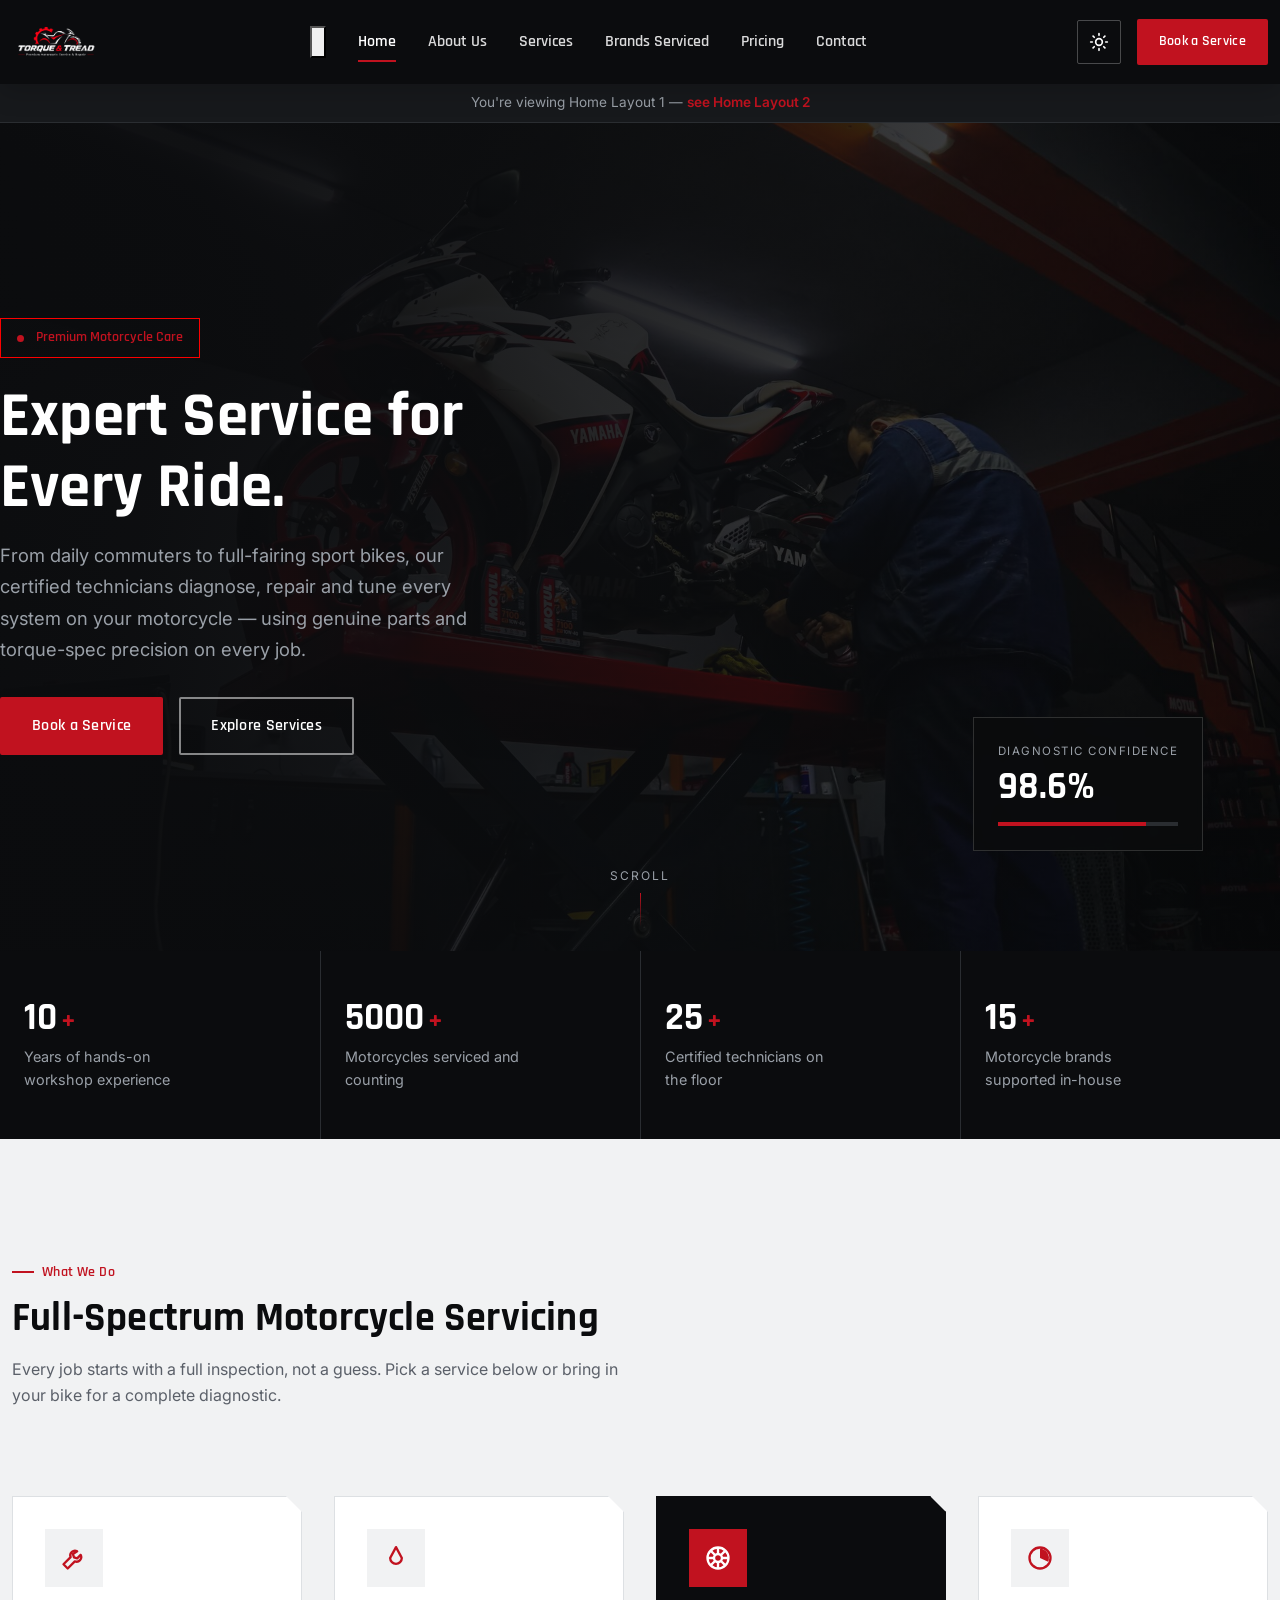
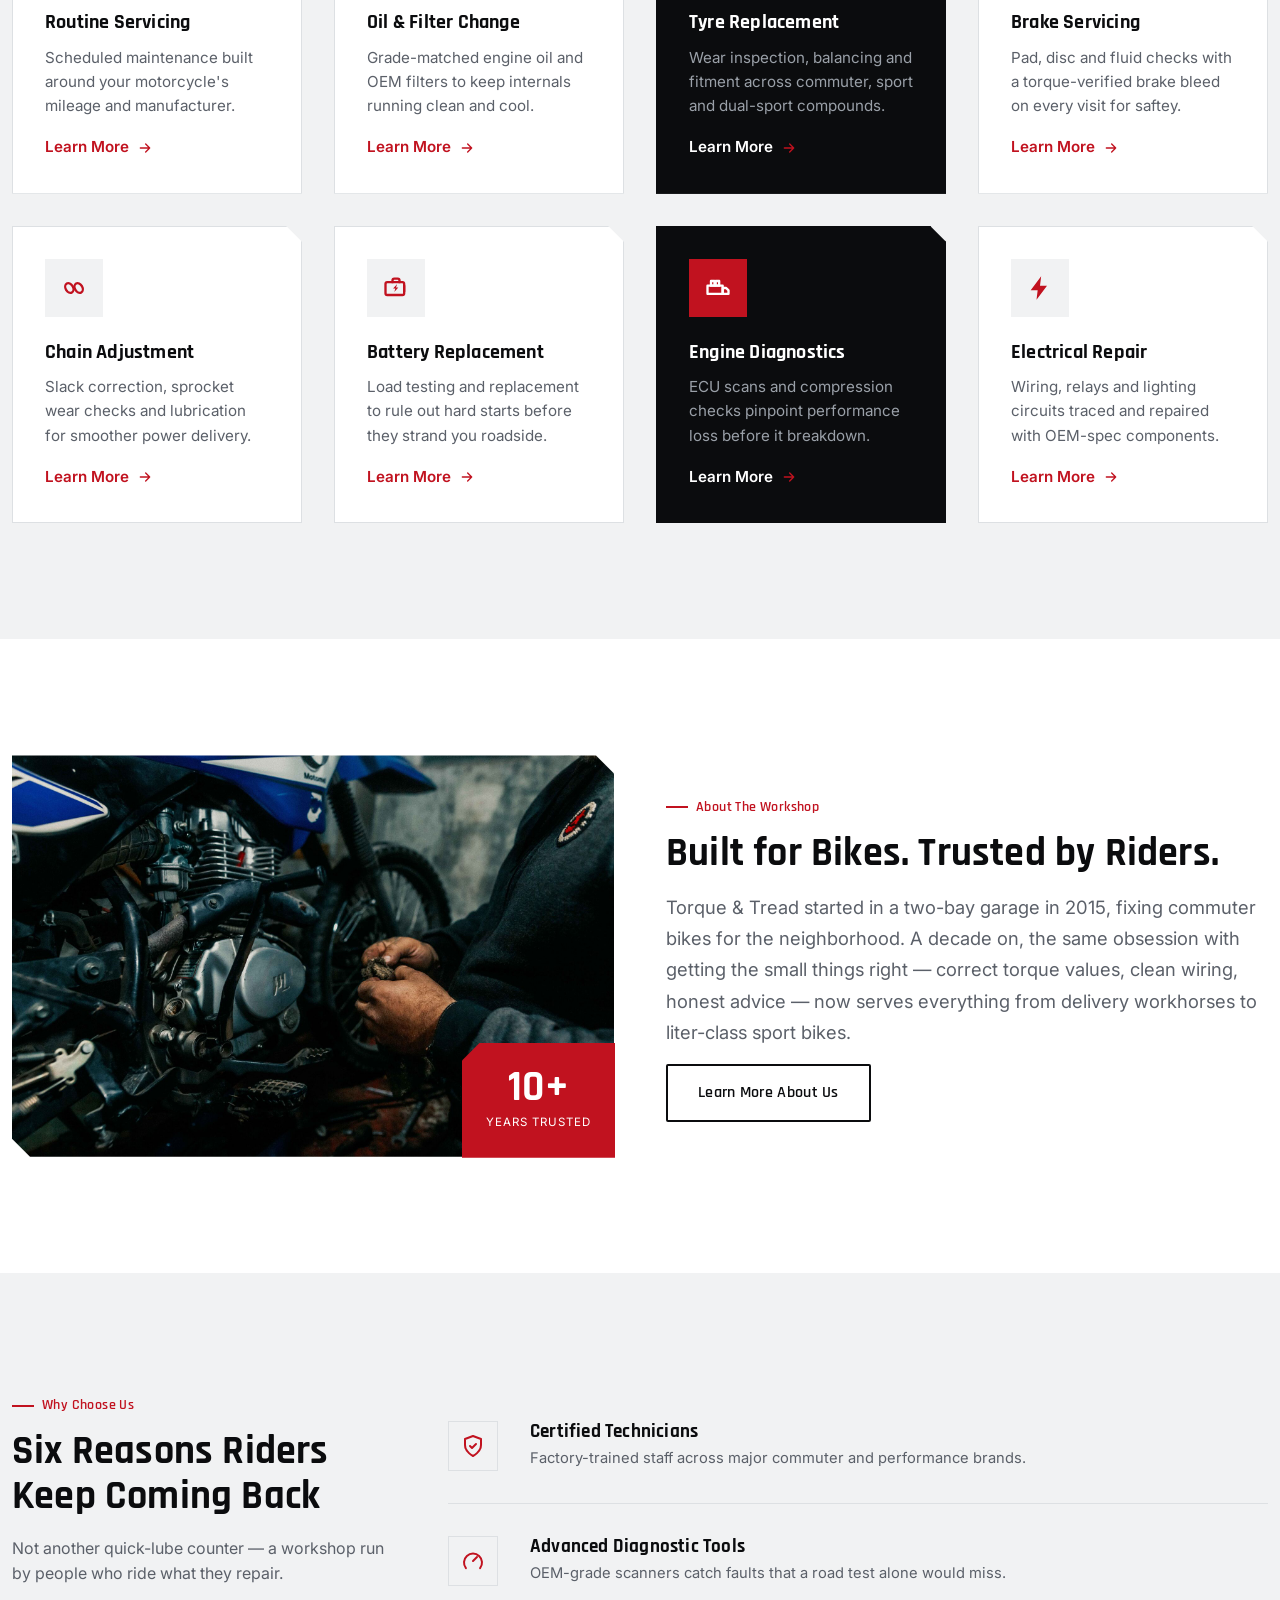
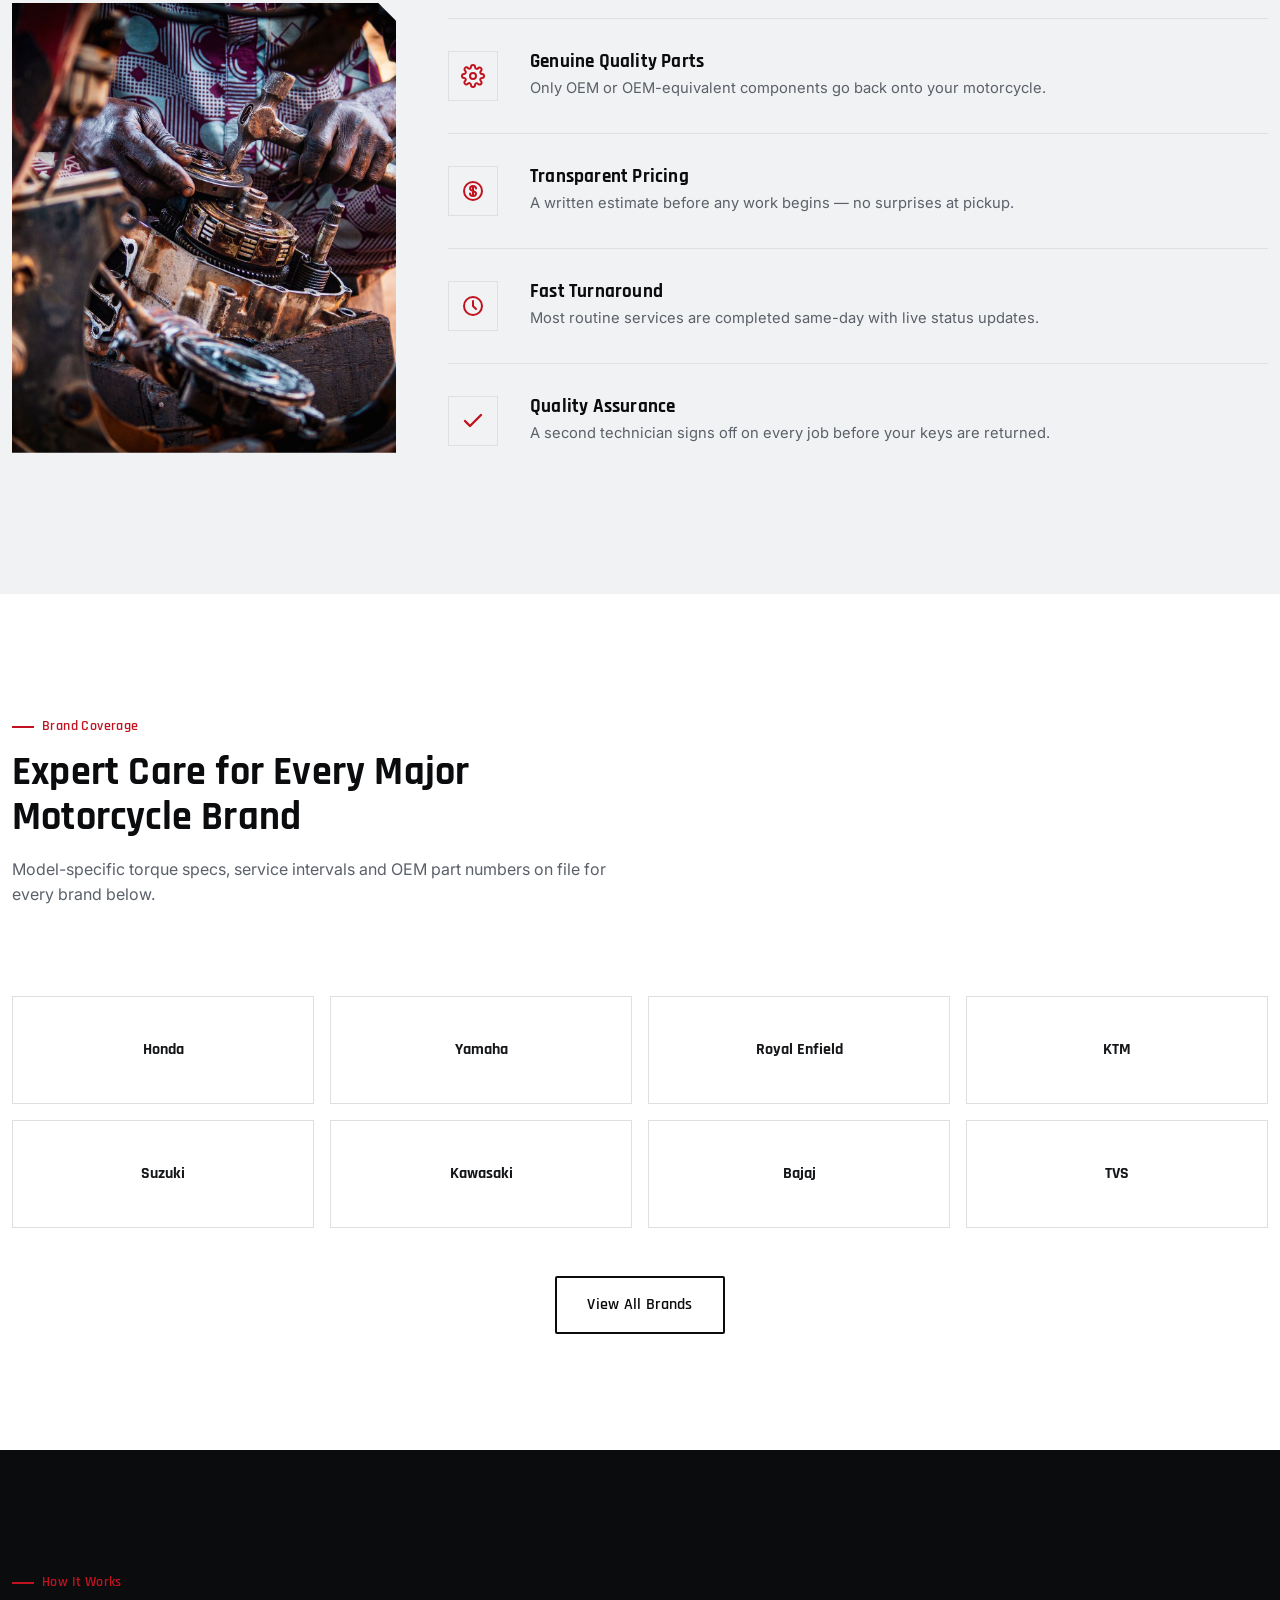
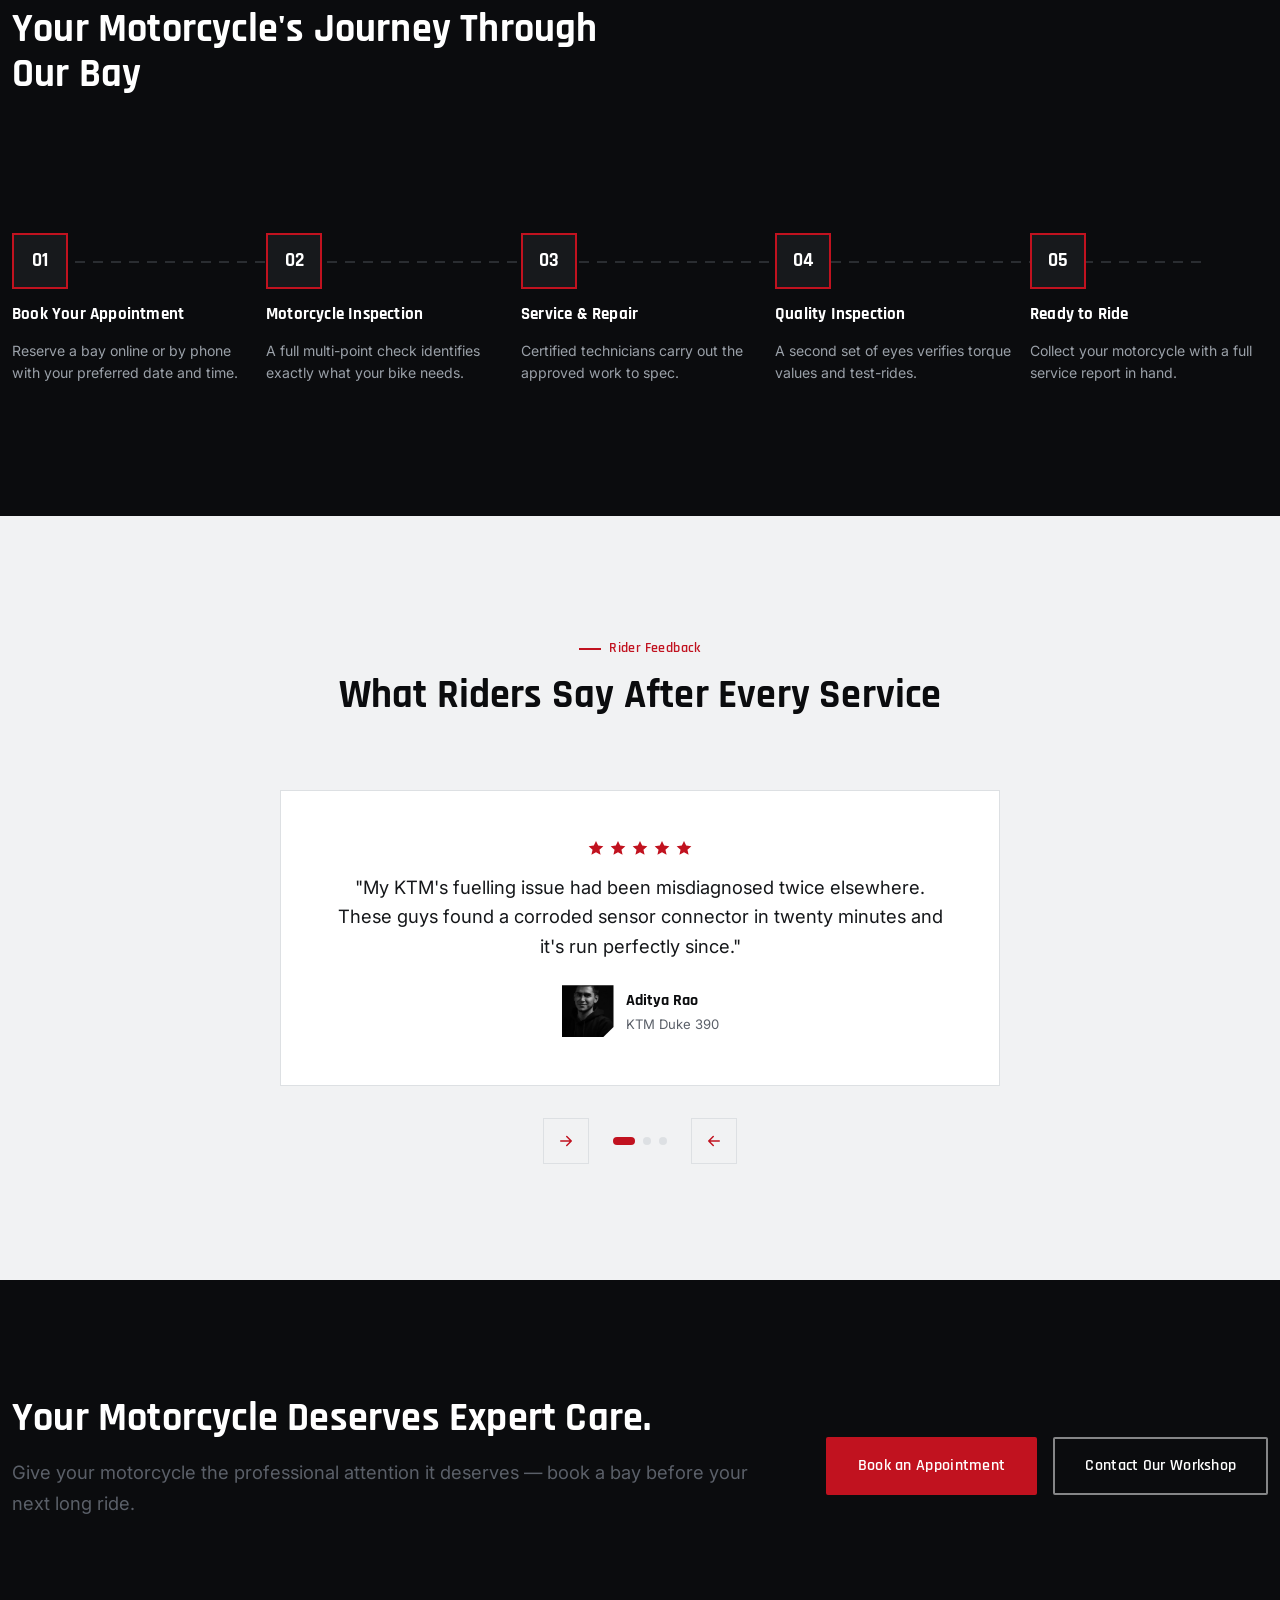
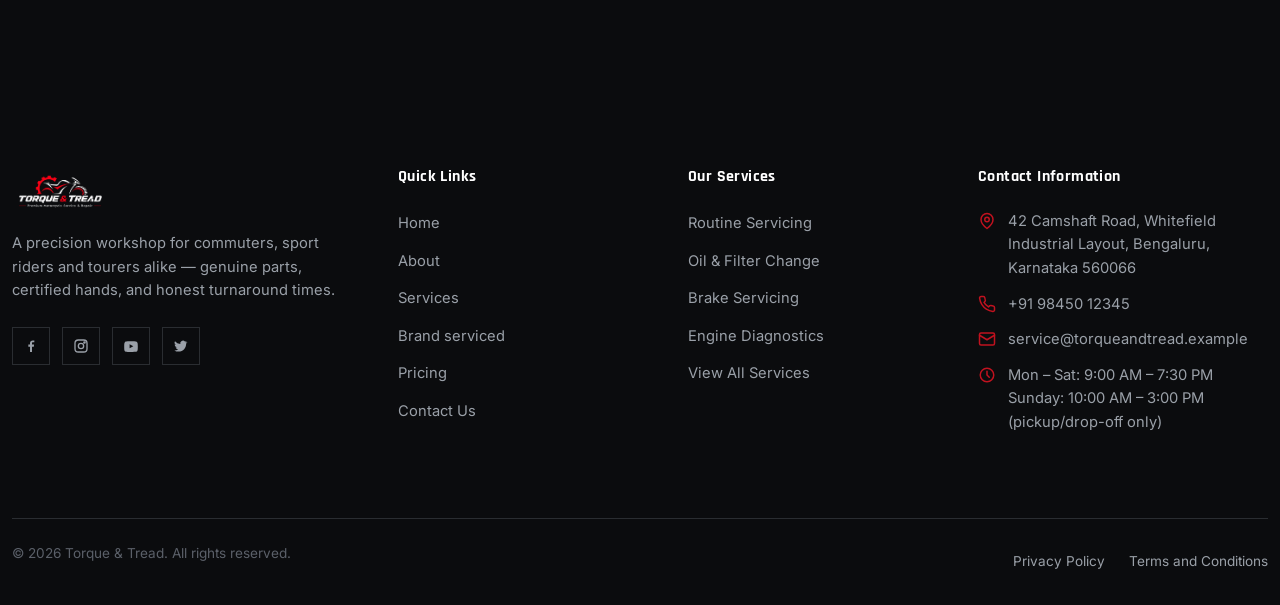
==== index.html @ b81f7f94 "Add files via upload" ====
<!DOCTYPE html>
<html lang="en" dir="ltr">
<head>
<meta charset="UTF-8">
  <meta name="viewport" content="width=device-width, initial-scale=1.0">
  <title>Torque &amp; Tread | Premium Motorcycle Service &amp; Repair, Bengaluru</title>
  <meta name="description" content="Expert motorcycle servicing, engine diagnostics, brake and tyre work for commuters, sport bikes, cruisers and adventure motorcycles. Book your service today.">
  <meta name="keywords" content="motorcycle service, bike repair, engine diagnostics, brake service Bengaluru">
  <link rel="canonical" href="https://www.torqueandtread.example/">
  <meta property="og:type" content="website">
  <meta property="og:title" content="Torque &amp; Tread | Premium Motorcycle Service &amp; Repair, Bengaluru">
  <meta property="og:description" content="Expert motorcycle servicing, engine diagnostics, brake and tyre work for commuters, sport bikes, cruisers and adventure motorcycles. Book your service today.">
  <meta property="og:image" content="assets/images/hero/hero-home.svg">
  <meta property="og:url" content="https://www.torqueandtread.example/">
  <meta name="twitter:card" content="summary_large_image">
  <link rel="icon" href="data:image/svg+xml,<svg xmlns=%22http://www.w3.org/2000/svg%22 viewBox=%220 0 100 100%22><rect width=%22100%22 height=%22100%22 fill=%22%230b0c0e%22/><text x=%2250%22 y=%2266%22 font-size=%2258%22 font-family=%22Arial%22 font-weight=%22bold%22 fill=%22%23C1121F%22 text-anchor=%22middle%22>T</text></svg>">
  <link rel="preconnect" href="https://fonts.googleapis.com">
  <link rel="preconnect" href="https://fonts.gstatic.com" crossorigin>
  <link href="https://fonts.googleapis.com/css2?family=Rajdhani:wght@500;600;700&amp;family=Inter:wght@400;500;600;700&amp;display=swap" rel="stylesheet">
  <link href="https://cdn.jsdelivr.net/npm/bootstrap@5.3.3/dist/css/bootstrap.min.css" rel="stylesheet">
  <link rel="stylesheet" href="assets/css/style.css">
  <link rel="stylesheet" href="assets/css/dark-mode.css">
  <script type="application/ld+json">
  {
    "@context": "https://schema.org",
    "@type": "AutomotiveBusiness",
    "name": "Torque & Tread",
    "image": "https://www.torqueandtread.example/assets/images/hero/hero-home.svg",
    "@id": "https://www.torqueandtread.example/",
    "url": "https://www.torqueandtread.example/",
    "telephone": "+91-98450-12345",
    "priceRange": "₹₹",
    "address": {
      "@type": "PostalAddress",
      "streetAddress": "42 Camshaft Road, Whitefield Industrial Layout",
      "addressLocality": "Bengaluru",
      "addressRegion": "KA",
      "postalCode": "560066",
      "addressCountry": "IN"
    },
    "openingHoursSpecification": [
      {"@type": "OpeningHoursSpecification", "dayOfWeek": ["Monday","Tuesday","Wednesday","Thursday","Friday","Saturday"], "opens": "09:00", "closes": "19:30"},
      {"@type": "OpeningHoursSpecification", "dayOfWeek": "Sunday", "opens": "10:00", "closes": "15:00"}
    ],
    "sameAs": ["https://facebook.com", "https://instagram.com", "https://youtube.com"]
  }
  </script>
</head>
<body>
  <div class="page-loader" aria-hidden="true">
    <div class="loader-mark"></div>
  </div>

  <header class="site-header header-light-page" id="siteHeader">
    <div class="container header-inner">
      <a href="index.html" class="brand" aria-label="Torque and Tread home">
        <img src="assets/images/logo.png" alt="Torque &amp; Tread — Motorcycle Service Center" class="logo-img">
      </a>

      <nav class="main-nav" id="mainNav" aria-label="Primary">
        <button class="mobile-nav-close" id="mobileNavClose" aria-label="Close menu"><svg viewBox="0 0 24 24" fill="none" stroke="currentColor" stroke-width="2" stroke-linecap="round"><path d="M6 6l12 12M18 6 6 18"/></svg></button>
        <ul class="nav-links">
          <li><a href="index.html" class="active">Home</a></li>
          <li><a href="about.html">About Us</a></li>
          <li><a href="services.html">Services</a></li>
          <li><a href="brands.html">Brands Serviced</a></li>
          <li><a href="pricing.html">Pricing</a></li>
          
          <li><a href="contact.html">Contact</a></li>
        </ul>
      </nav>

      <div class="header-actions">
        <button class="theme-toggle" id="themeToggle" aria-label="Toggle dark mode">
          <svg class="icon-sun" viewBox="0 0 24 24" fill="none" stroke="currentColor" stroke-width="2" stroke-linecap="round"><circle cx="12" cy="12" r="4"/><path d="M12 2v2M12 20v2M4.9 4.9l1.4 1.4M17.7 17.7l1.4 1.4M2 12h2M20 12h2M4.9 19.1l1.4-1.4M17.7 6.3l1.4-1.4"/></svg>
          <svg class="icon-moon" viewBox="0 0 24 24" fill="none" stroke="currentColor" stroke-width="2" stroke-linecap="round" stroke-linejoin="round"><path d="M21 12.8A9 9 0 1 1 11.2 3a7 7 0 0 0 9.8 9.8Z"/></svg>
        </button>
        <a href="contact.html" class="btn btn-primary btn-sm d-none d-lg-inline-flex">Book a Service</a>
        <button class="nav-toggle" id="navToggle" aria-label="Open menu" aria-expanded="false" aria-controls="mainNav">
          <span></span><span></span><span></span>
        </button>
      </div>
    </div>
  </header>
  <div class="mobile-nav-backdrop" id="mobileNavBackdrop"></div>

  <div class="layout-switch-banner">You're viewing Home Layout 1 &mdash; <a href="home-v2.html">see Home Layout 2</a></div>
  <main id="main-content">

    <!-- ============ SECTION 1: HERO ============ -->
    <section class="hero no-top-offset">
      <div class="hero-bg">
        <img src="assets/images/banner1.jpg" alt="Technical illustration of a motorcycle on a workshop diagnostic rig" loading="eager">
      </div>
      <div class="container hero-content">
        <div class="row">
          <div class="col-lg-8">
            <span class="hero-eyebrow"><span class="dot"></span>Premium Motorcycle Care</span>
            <h1>Expert Service for Every Ride.</h1>
            <p class="lede">From daily commuters to full-fairing sport bikes, our certified technicians diagnose, repair and tune every system on your motorcycle &mdash; using genuine parts and torque-spec precision on every job.</p>
            <div class="hero-actions">
              <a href="contact.html" class="btn btn-primary">Book a Service</a>
              <a href="services.html" class="btn btn-outline-light">Explore Services</a>
            </div>
          </div>
        </div>
      </div>
      <div class="hero-readout">
        <div class="readout-label">Diagnostic Confidence</div>
        <div class="readout-value">98.6%</div>
        <div class="readout-bar"><span></span></div>
      </div>
      <a href="#stat-strip" class="hero-scroll-cue">
  <span>SCROLL</span>
  <span class="cue-line"></span>
</a>
    </section>

    <!-- ============ SECTION 2: TRUST / QUICK HIGHLIGHTS ============ -->
    <section class="stat-strip bg-ink" id="stat-strip">
      <div class="stat-block reveal">
        <div class="stat-num"><span data-count-to="10">0</span><span class="suffix">+</span></div>
        <div class="stat-label">Years of hands-on workshop experience</div>
      </div>
      <div class="stat-block reveal">
        <div class="stat-num"><span data-count-to="5000">0</span><span class="suffix">+</span></div>
        <div class="stat-label">Motorcycles serviced and counting</div>
      </div>
      <div class="stat-block reveal">
        <div class="stat-num"><span data-count-to="25">0</span><span class="suffix">+</span></div>
        <div class="stat-label">Certified technicians on the floor</div>
      </div>
      <div class="stat-block reveal">
        <div class="stat-num"><span data-count-to="15">0</span><span class="suffix">+</span></div>
        <div class="stat-label">Motorcycle brands supported in-house</div>
      </div>
    </section>

    <!-- ============ SECTION 3: OUR SERVICES ============ -->
    <section class="py-section bg-paper">
      <div class="container">
        <div class="row">
          <div class="col-lg-6 section-head reveal">
            <span class="section-tag">What We Do</span>
            <h2>Full-Spectrum Motorcycle Servicing</h2>
            <p>Every job starts with a full inspection, not a guess. Pick a service below or bring in your bike for a complete diagnostic.</p>
          </div>
        </div>
        <div class="row g-4">
          <div class="col-md-6 col-lg-3">
            <div class="service-card reveal">
              <div class="service-icon"><img src="assets/images/icons/wrench.svg" alt="Routine servicing icon" class="icon-img" loading="lazy"></div>
              <h3>Routine Servicing</h3>
              <p>Scheduled maintenance built around your motorcycle's mileage and manufacturer.</p>
              <a href="service-details.html" class="link-arrow">Learn More <img src="assets/images/icons/arrow.svg" alt="" class="icon-img" loading="lazy"></a>
            </div>
          </div>
          <div class="col-md-6 col-lg-3">
            <div class="service-card reveal">
              <div class="service-icon"><img src="assets/images/icons/oil.svg" alt="Oil and filter change icon" class="icon-img" loading="lazy"></div>
              <h3>Oil &amp; Filter Change</h3>
              <p>Grade-matched engine oil and OEM filters to keep internals running clean and cool.</p>
              <a href="service-details.html" class="link-arrow">Learn More <img src="assets/images/icons/arrow.svg" alt="" class="icon-img" loading="lazy"></a>
            </div>
          </div>
          <div class="col-md-6 col-lg-3">
            <div class="service-card is-featured reveal">
              <div class="service-icon"><img src="assets/images/icons/tyre-white.svg" alt="Tyre replacement icon" class="icon-img" loading="lazy"></div>
              <h3>Tyre Replacement</h3>
              <p>Wear inspection, balancing and fitment across commuter, sport and dual-sport compounds.</p>
              <a href="service-details.html" class="link-arrow" style="color:var(--white)">Learn More <img src="assets/images/icons/arrow.svg" alt="" class="icon-img" loading="lazy"></a>
            </div>
          </div>
          <div class="col-md-6 col-lg-3">
            <div class="service-card reveal">
              <div class="service-icon"><img src="assets/images/icons/brake.svg" alt="Brake servicing icon" class="icon-img" loading="lazy"></div>
              <h3>Brake Servicing</h3>
              <p>Pad, disc and fluid checks with a torque-verified brake bleed on every visit for saftey.</p>
              <a href="service-details.html" class="link-arrow">Learn More <img src="assets/images/icons/arrow.svg" alt="" class="icon-img" loading="lazy"></a>
            </div>
          </div>
          <div class="col-md-6 col-lg-3">
            <div class="service-card reveal">
              <div class="service-icon"><img src="assets/images/icons/chain.svg" alt="Chain adjustment icon" class="icon-img" loading="lazy"></div>
              <h3>Chain Adjustment</h3>
              <p>Slack correction, sprocket wear checks and lubrication for smoother power delivery.</p>
              <a href="service-details.html" class="link-arrow">Learn More <img src="assets/images/icons/arrow.svg" alt="" class="icon-img" loading="lazy"></a>
            </div>
          </div>
          <div class="col-md-6 col-lg-3">
            <div class="service-card reveal">
              <div class="service-icon"><img src="assets/images/icons/battery.svg" alt="Battery replacement icon" class="icon-img" loading="lazy"></div>
              <h3>Battery Replacement</h3>
              <p>Load testing and replacement to rule out hard starts before they strand you roadside.</p>
              <a href="service-details.html" class="link-arrow">Learn More <img src="assets/images/icons/arrow.svg" alt="" class="icon-img" loading="lazy"></a>
            </div>
          </div>
          <div class="col-md-6 col-lg-3">
            <div class="service-card is-featured reveal">
              <div class="service-icon"><img src="assets/images/icons/engine-white.svg" alt="Engine diagnostics icon" class="icon-img" loading="lazy"></div>
              <h3>Engine Diagnostics</h3>
              <p>ECU scans and compression checks pinpoint performance loss before it breakdown.</p>
              <a href="service-details.html" class="link-arrow" style="color:var(--white)">Learn More <img src="assets/images/icons/arrow.svg" alt="" class="icon-img" loading="lazy"></a>
            </div>
          </div>
          <div class="col-md-6 col-lg-3">
            <div class="service-card reveal">
              <div class="service-icon"><img src="assets/images/icons/electrical.svg" alt="Electrical repair icon" class="icon-img" loading="lazy"></div>
              <h3>Electrical Repair</h3>
              <p>Wiring, relays and lighting circuits traced and repaired with OEM-spec components.</p>
              <a href="service-details.html" class="link-arrow">Learn More <img src="assets/images/icons/arrow.svg" alt="" class="icon-img" loading="lazy"></a>
            </div>
          </div>
        </div>
      </div>
    </section>

    <!-- ============ SECTION 4: ABOUT THE WORKSHOP ============ -->
    <section class="py-section bg-surface">
      <div class="container">
        <div class="row align-items-center g-5">
          <div class="col-lg-6">
            <div class="about-media reveal">
              <div class="media-frame clip-panel">
                <img src="assets/images/about.jpg" alt="Illustration of the Torque and Tread workshop bay with tools and a motorcycle on the lift" loading="lazy">
              </div>
              <div class="experience-tag">
                <span class="num">10+</span>
                <span class="label">Years Trusted</span>
              </div>
            </div>
          </div>
          <div class="col-lg-6 reveal">
            <span class="section-tag">About The Workshop</span>
            <h2>Built for Bikes. Trusted by Riders.</h2>
            <p class="lede">Torque &amp; Tread started in a two-bay garage in 2015, fixing commuter bikes for the neighborhood. A decade on, the same obsession with getting the small things right &mdash; correct torque values, clean wiring, honest advice &mdash; now serves everything from delivery workhorses to liter-class sport bikes.</p>
            <a href="about.html" class="btn btn-outline-dark">Learn More About Us</a>
          </div>
        </div>
      </div>
    </section>

    <!-- ============ SECTION 5: WHY CHOOSE US ============ -->
    <section class="py-section bg-paper">
      <div class="container">
        <div class="row g-5">
          <div class="col-lg-4 reveal">
            <span class="section-tag">Why Choose Us</span>
            <h2>Six Reasons Riders Keep Coming Back</h2>
            <p>Not another quick-lube counter &mdash; a workshop run by people who ride what they repair.</p>
            <img src="assets/images/abo.jpg" alt="Illustration of a diagnostic tool connected to a motorcycle engine" loading="lazy" class="clip-panel-tr d-none d-lg-block">
          </div>
          <div class="col-lg-8">
            <div class="value-row reveal">
              <div class="value-icon"><img src="assets/images/icons/shield.svg" alt="Certified technicians icon" class="icon-img" loading="lazy"></div>
              <div><h4>Certified Technicians</h4><p>Factory-trained staff across major commuter and performance brands.</p></div>
            </div>
            <div class="value-row reveal">
              <div class="value-icon"><img src="assets/images/icons/gauge.svg" alt="Advanced diagnostic tools icon" class="icon-img" loading="lazy"></div>
              <div><h4>Advanced Diagnostic Tools</h4><p>OEM-grade scanners catch faults that a road test alone would miss.</p></div>
            </div>
            <div class="value-row reveal">
              <div class="value-icon"><img src="assets/images/icons/parts.svg" alt="Genuine quality parts icon" class="icon-img" loading="lazy"></div>
              <div><h4>Genuine Quality Parts</h4><p>Only OEM or OEM-equivalent components go back onto your motorcycle.</p></div>
            </div>
            <div class="value-row reveal">
              <div class="value-icon"><img src="assets/images/icons/coin.svg" alt="Transparent pricing icon" class="icon-img" loading="lazy"></div>
              <div><h4>Transparent Pricing</h4><p>A written estimate before any work begins &mdash; no surprises at pickup.</p></div>
            </div>
            <div class="value-row reveal">
              <div class="value-icon"><img src="assets/images/icons/clock.svg" alt="Fast turnaround icon" class="icon-img" loading="lazy"></div>
              <div><h4>Fast Turnaround</h4><p>Most routine services are completed same-day with live status updates.</p></div>
            </div>
            <div class="value-row reveal">
              <div class="value-icon"><img src="assets/images/icons/check.svg" alt="Quality assurance icon" class="icon-img" loading="lazy"></div>
              <div><h4>Quality Assurance</h4><p>A second technician signs off on every job before your keys are returned.</p></div>
            </div>
          </div>
        </div>
      </div>
    </section>

    <!-- ============ SECTION 6: BRANDS WE SERVICE ============ -->
    <section class="py-section bg-surface">
      <div class="container">
        <div class="row">
          <div class="col-lg-7 section-head reveal">
            <span class="section-tag">Brand Coverage</span>
            <h2>Expert Care for Every Major Motorcycle Brand</h2>
            <p>Model-specific torque specs, service intervals and OEM part numbers on file for every brand below.</p>
          </div>
        </div>
        <div class="row g-3">
          <div class="col-6 col-md-3"><div class="brand-tile reveal"><strong style="font-family:var(--font-heading);font-weight:700;">Honda</strong></div></div>
          <div class="col-6 col-md-3"><div class="brand-tile reveal"><strong style="font-family:var(--font-heading);font-weight:700;">Yamaha</strong></div></div>
          <div class="col-6 col-md-3"><div class="brand-tile reveal"><strong style="font-family:var(--font-heading);font-weight:700;">Royal Enfield</strong></div></div>
          <div class="col-6 col-md-3"><div class="brand-tile reveal"><strong style="font-family:var(--font-heading);font-weight:700;">KTM</strong></div></div>
          <div class="col-6 col-md-3"><div class="brand-tile reveal"><strong style="font-family:var(--font-heading);font-weight:700;">Suzuki</strong></div></div>
          <div class="col-6 col-md-3"><div class="brand-tile reveal"><strong style="font-family:var(--font-heading);font-weight:700;">Kawasaki</strong></div></div>
          <div class="col-6 col-md-3"><div class="brand-tile reveal"><strong style="font-family:var(--font-heading);font-weight:700;">Bajaj</strong></div></div>
          <div class="col-6 col-md-3"><div class="brand-tile reveal"><strong style="font-family:var(--font-heading);font-weight:700;">TVS</strong></div></div>
        </div>
        <div class="text-center mt-5">
          <a href="brands.html" class="btn btn-outline-dark">View All Brands</a>
        </div>
      </div>
    </section>

    <!-- ============ SECTION 7: SERVICE PROCESS ============ -->
    <section class="py-section bg-ink">
      <div class="container">
        <div class="row">
          <div class="col-lg-6 section-head reveal">
            <span class="section-tag">How It Works</span>
            <h2 style="color:var(--white)">Your Motorcycle's Journey Through Our Bay</h2>
          </div>
        </div>
        <div class="process-track">
          <div class="process-step reveal">
            <div class="step-num">01</div>
            <h4>Book Your Appointment</h4>
            <p>Reserve a bay online or by phone with your preferred date and time.</p>
          </div>
          <div class="process-step reveal">
            <div class="step-num">02</div>
            <h4>Motorcycle Inspection</h4>
            <p>A full multi-point check identifies exactly what your bike needs.</p>
          </div>
          <div class="process-step reveal">
            <div class="step-num">03</div>
            <h4>Service &amp; Repair</h4>
            <p>Certified technicians carry out the approved work to spec.</p>
          </div>
          <div class="process-step reveal">
            <div class="step-num">04</div>
            <h4>Quality Inspection</h4>
            <p>A second set of eyes verifies torque values and test-rides.</p>
          </div>
          <div class="process-step reveal">
            <div class="step-num">05</div>
            <h4>Ready to Ride</h4>
            <p>Collect your motorcycle with a full service report in hand.</p>
          </div>
        </div>
      </div>
    </section>

    <!-- ============ SECTION 8: CUSTOMER TESTIMONIALS ============ -->
    <section class="py-section bg-paper">
      <div class="container">
        <div class="section-head center reveal">
          <span class="section-tag">Rider Feedback</span>
          <h2>What Riders Say After Every Service</h2>
        </div>
        <div class="testimonial-slider">
          <div class="testimonial-track">
            <div class="testimonial-slide">
              <div class="testimonial-card reveal">
                <div class="stars"><img src="assets/images/icons/star.svg" alt="" class="icon-img" loading="lazy"><img src="assets/images/icons/star.svg" alt="" class="icon-img" loading="lazy"><img src="assets/images/icons/star.svg" alt="" class="icon-img" loading="lazy"><img src="assets/images/icons/star.svg" alt="" class="icon-img" loading="lazy"><img src="assets/images/icons/star.svg" alt="" class="icon-img" loading="lazy"></div>
                <p class="quote">"My KTM's fuelling issue had been misdiagnosed twice elsewhere. These guys found a corroded sensor connector in twenty minutes and it's run perfectly since."</p>
                <div class="testimonial-person">
                  <img src="assets/images/Customer1.jpg" alt="Portrait of Aditya Rao" loading="lazy">
                  <div class="text-start"><div class="p-name">Aditya Rao</div><div class="p-bike">KTM Duke 390</div></div>
                </div>
              </div>
            </div>
            <div class="testimonial-slide">
              <div class="testimonial-card reveal">
                <div class="stars"><img src="assets/images/icons/star.svg" alt="" class="icon-img" loading="lazy"><img src="assets/images/icons/star.svg" alt="" class="icon-img" loading="lazy"><img src="assets/images/icons/star.svg" alt="" class="icon-img" loading="lazy"><img src="assets/images/icons/star.svg" alt="" class="icon-img" loading="lazy"><img src="assets/images/icons/star.svg" alt="" class="icon-img" loading="lazy"></div>
                <p class="quote">"Transparent quote, same-day turnaround, and they showed me the worn brake pads they replaced. First workshop that hasn't tried to upsell me."</p>
                <div class="testimonial-person">
                  <img src="assets/images/Customer2.jpg" alt="Portrait of Meera Nair" loading="lazy">
                  <div class="text-start"><div class="p-name">Meera Nair</div><div class="p-bike">Royal Enfield Classic 350</div></div>
                </div>
              </div>
            </div>
            <div class="testimonial-slide">
              <div class="testimonial-card reveal">
                <div class="stars"><img src="assets/images/icons/star.svg" alt="" class="icon-img" loading="lazy"><img src="assets/images/icons/star.svg" alt="" class="icon-img" loading="lazy"><img src="assets/images/icons/star.svg" alt="" class="icon-img" loading="lazy"><img src="assets/images/icons/star.svg" alt="" class="icon-img" loading="lazy"><img src="assets/images/icons/star.svg" alt="" class="icon-img" loading="lazy"></div>
                <p class="quote">"I ride my Activa daily for work. Their routine service package keeps it running like new and it's never once broken down on me."</p>
                <div class="testimonial-person">
                  <img src="assets/images/customer3.jpg" alt="Portrait of Farhan Sheikh" loading="lazy">
                  <div class="text-start"><div class="p-name">Farhan Sheikh</div><div class="p-bike">Honda Activa 6G</div></div>
                </div>
              </div>
            </div>
          </div>
          <div class="slider-controls">
            <button class="slider-arrow prev" aria-label="Previous review"><img src="assets/images/icons/arrow.svg" alt="" class="icon-img" loading="lazy"></button>
            <div class="slider-dots"></div>
            <button class="slider-arrow next" aria-label="Next review" style="transform:scaleX(-1)"><img src="assets/images/icons/arrow.svg" alt="" class="icon-img" loading="lazy"></button>
          </div>
        </div>
      </div>
    </section>

    <!-- ============ SECTION 9: FINAL CTA ============ -->
    <section class="py-section bg-ink">
      <div class="container">
        <div class="row align-items-center g-4">
          <div class="col-lg-8 reveal">
            <h2 style="color:var(--white)">Your Motorcycle Deserves Expert Care.</h2>
            <p class="lede">Give your motorcycle the professional attention it deserves &mdash; book a bay before your next long ride.</p>
          </div>
          <div class="col-lg-4 d-flex flex-column flex-lg-row gap-3 justify-content-lg-end reveal">
            <a href="contact.html" class="btn btn-primary">Book an Appointment</a>
            <a href="contact.html" class="btn btn-outline-light">Contact Our Workshop</a>
          </div>
        </div>
      </div>
    </section>
  </main>
  <footer class="site-footer">
    <div class="container">
      <div class="footer-grid">
        <div class="footer-col reveal">
          <a href="index.html" class="brand" style="margin-bottom: var(--sp-4); display:inline-flex;">
            <img src="assets/images/logo.png" alt="Torque &amp; Tread — Motorcycle Service Center" class="logo-img">
          </a>
          <p>A precision workshop for commuters, sport riders and tourers alike &mdash; genuine parts, certified hands, and honest turnaround times.</p>
          <div class="social-icons">
            <a href="https://facebook.com" aria-label="Facebook" target="_blank" rel="noopener"><svg viewBox="0 0 24 24" fill="currentColor"><path d="M13.5 21v-8h2.7l.4-3.1h-3.1V8c0-.9.2-1.5 1.6-1.5H17V3.7c-.3 0-1.3-.1-2.4-.1-2.4 0-4.1 1.5-4.1 4.2v2.1H8v3.1h2.5V21Z"/></svg></a>
            <a href="https://instagram.com" aria-label="Instagram" target="_blank" rel="noopener"><svg viewBox="0 0 24 24" fill="none" stroke="currentColor" stroke-width="2"><rect x="3" y="3" width="18" height="18" rx="5"/><circle cx="12" cy="12" r="4"/><circle cx="17.2" cy="6.8" r="1"/></svg></a>
            <a href="https://youtube.com" aria-label="YouTube" target="_blank" rel="noopener"><svg viewBox="0 0 24 24" fill="currentColor"><path d="M22 8.4s-.2-1.5-.8-2.2c-.8-.8-1.7-.8-2.1-.9C16.3 5 12 5 12 5s-4.3 0-7.1.3c-.4 0-1.3.1-2.1.9C2.2 6.9 2 8.4 2 8.4S1.8 10.1 1.8 12v1.9c0 1.9.2 3.6.2 3.6s.2 1.5.8 2.2c.8.9 1.9.8 2.3.9C6.6 20.9 12 21 12 21s4.3 0 7.1-.3c.4 0 1.3-.1 2.1-.9.6-.7.8-2.2.8-2.2s.2-1.7.2-3.6V12c0-1.9-.2-3.6-.2-3.6ZM9.9 15.4V9.4l5.6 3Z"/></svg></a>
            <a href="https://twitter.com" aria-label="Twitter" target="_blank" rel="noopener"><svg viewBox="0 0 24 24" fill="currentColor"><path d="M21 5.9c-.7.3-1.5.6-2.3.7a4 4 0 0 0 1.8-2.2c-.8.5-1.6.8-2.6 1a4 4 0 0 0-6.9 3.6A11.4 11.4 0 0 1 3 4.9a4 4 0 0 0 1.3 5.4c-.7 0-1.3-.2-1.9-.5v.1a4 4 0 0 0 3.3 4 4 4 0 0 1-1.9.1 4 4 0 0 0 3.8 2.8A8 8 0 0 1 2 18.6a11.4 11.4 0 0 0 6.2 1.8c7.4 0 11.5-6.2 11.5-11.5v-.5c.8-.6 1.5-1.3 2-2.1-.7.3-1.5.6-2.3.6Z"/></svg></a>
          </div>
        </div>
  <div class="footer-col reveal">
          <h5>Quick Links</h5>
          <ul>
            <li><a href="about.html">Home</a></li>
            <li><a href="about.html">About</a></li>
            <li><a href="services.html">Services</a></li>
            <li><a href="brands.html">Brand serviced</a></li>
            <li><a href="pricing.html">Pricing</a></li>
            <li><a href="contact.html">Contact Us</a></li>
          </ul>
        </div>

        <div class="footer-col reveal">
          <h5>Our Services</h5>
          <ul>
            <li><a href="service-details.html">Routine Servicing</a></li>
            <li><a href="service-details.html">Oil &amp; Filter Change</a></li>
            <li><a href="service-details.html">Brake Servicing</a></li>
            <li><a href="service-details.html">Engine Diagnostics</a></li>
            <li><a href="services.html">View All Services</a></li>
          </ul>
        </div>

        <div class="footer-col reveal">
          <h5>Contact Information</h5>
          <ul class="footer-contact">
            <li><svg viewBox="0 0 24 24" fill="none" stroke="currentColor" stroke-width="2" stroke-linecap="round" stroke-linejoin="round"><path d="M20 10c0 6-8 12-8 12s-8-6-8-12a8 8 0 0 1 16 0Z"/><circle cx="12" cy="10" r="3"/></svg><span>42 Camshaft Road, Whitefield Industrial Layout, Bengaluru, Karnataka 560066</span></li>
            <li><svg viewBox="0 0 24 24" fill="none" stroke="currentColor" stroke-width="2" stroke-linecap="round" stroke-linejoin="round"><path d="M22 16.9v3a2 2 0 0 1-2.2 2 19.8 19.8 0 0 1-8.6-3.1 19.5 19.5 0 0 1-6-6A19.8 19.8 0 0 1 2.1 4.2 2 2 0 0 1 4.1 2h3a2 2 0 0 1 2 1.7c.1.9.3 1.8.6 2.7a2 2 0 0 1-.4 2.1L8 9.9a16 16 0 0 0 6 6l1.4-1.4a2 2 0 0 1 2.1-.4c.9.3 1.8.5 2.7.6a2 2 0 0 1 1.8 2Z"/></svg><span><a href="tel:+919845012345">+91 98450 12345</a></span></li>
            <li><svg viewBox="0 0 24 24" fill="none" stroke="currentColor" stroke-width="2" stroke-linecap="round" stroke-linejoin="round"><rect x="2" y="4" width="20" height="16" rx="2"/><path d="m2 7 10 6 10-6"/></svg><span><a href="mailto:service@torqueandtread.example">service@torqueandtread.example</a></span></li>
            <li><svg viewBox="0 0 24 24" fill="none" stroke="currentColor" stroke-width="2" stroke-linecap="round" stroke-linejoin="round"><circle cx="12" cy="12" r="9"/><path d="M12 7v5l3 3"/></svg><span>Mon – Sat: 9:00 AM – 7:30 PM<br>Sunday: 10:00 AM – 3:00 PM (pickup/drop-off only)</span></li>
          </ul>
        </div>
      </div>

      <div class="footer-bottom reveal">
        <p>&copy; <span id="year"></span> Torque &amp; Tread. All rights reserved.</p>
        <div class="footer-legal">
          <a href="#">Privacy Policy</a>
          <a href="#">Terms and Conditions</a>
        </div>
      </div>
    </div>
  </footer>

  <script src="https://cdn.jsdelivr.net/npm/bootstrap@5.3.3/dist/js/bootstrap.bundle.min.js"></script>
  <script src="assets/js/main.js"></script>
  <script>document.getElementById('year').textContent = new Date().getFullYear();</script>
</body>
</html>
---- assets/css/style.css ----
/* ==========================================================================
   TORQUE & TREAD — Motorcycle Service & Repair Shop
   Main Stylesheet
   ========================================================================== */
:root {
  --ink: #0b0c0e;
  --ink-soft: #17191c;
  --steel: #3f434b;
  --steel-light: #9aa0a8;
  --accent:#C1121F;
  --accent-deep: #C1121F;
  --paper: #f1f2f3;
  --white: #ffffff;
  --text: #15171a;
  --text-muted: #5b6069;
  --line: #dde0e3;
  --line-dark: #2a2d31;
  --success: #1e8e5a;
  --danger: #d6373b;
  --font-heading: 'Rajdhani', sans-serif;
  --font-body: 'Inter', sans-serif;
  --sp-1: 4px;
  --sp-2: 8px;
  --sp-3: 12px;
  --sp-4: 16px;
  --sp-5: 24px;
  --sp-6: 32px;
  --sp-7: 48px;
  --sp-8: 72px;
  --sp-9: 116px;
  --sp-10: 128px;
  --cut: 18px;
  --transition: all 0.25s ease;
  --transition-slow: all 0.45s ease;
  --header-h: 84px;
  --header-h-scrolled: 66px;
  --container-max: 1280px;
}
html { scroll-behavior: smooth; }
.hero-scroll-cue { cursor: pointer; text-decoration: none; color: inherit; }
*, *::before, *::after { box-sizing: border-box; }
html { scroll-behavior: smooth; overflow-x: hidden; }
@media (prefers-reduced-motion: reduce) {
  html { scroll-behavior: auto; }
  *, *::before, *::after { animation-duration: 0.001ms !important; animation-iteration-count: 1 !important; transition-duration: 0.001ms !important; scroll-behavior: auto !important; }
}
body { margin: 0; font-family: var(--font-body); font-size: 16px; line-height: 1.6; color: var(--text); background-color: var(--paper); -webkit-font-smoothing: antialiased; overflow-x: hidden; }
img { max-width: 100%; height: auto; display: block; }
a { color: inherit; text-decoration: none; transition: var(--transition); }
ul, ol { padding: 0; margin: 0; list-style: none; }
button { font-family: inherit; cursor: pointer; }
input, select, textarea { font-family: inherit; font-size: 1rem; }
.container { max-width: var(--container-max); }
section { position: relative; scroll-margin-top: var(--header-h); }
a:focus-visible, button:focus-visible, input:focus-visible, select:focus-visible, textarea:focus-visible, [tabindex]:focus-visible { outline: 2px solid var(--accent); outline-offset: 3px; }
.skip-link { position: absolute; top: -48px; left: 0; background: var(--accent); color: var(--white); padding: var(--sp-3) var(--sp-5); z-index: 2000; transition: top 0.2s ease; }
.skip-link:focus { top: 0; }
h1, h2, h3, h4, h5, h6 { font-family: var(--font-heading); font-weight: 700; line-height: 1.12; color: var(--ink); margin: 0 0 var(--sp-4); letter-spacing: 0.2px; }
[data-theme='dark'] h1, [data-theme='dark'] h2, [data-theme='dark'] h3, [data-theme='dark'] h4, [data-theme='dark'] h5, [data-theme='dark'] h6 { color: var(--white); }
h1 { font-size: clamp(2.4rem, 4.2vw + 0.6rem, 4.4rem); }
h2 { font-size: clamp(1.9rem, 2.4vw + 0.6rem, 2.9rem); }
h3 { font-size: clamp(1.3rem, 1vw + 0.9rem, 1.7rem); }
h4 { font-size: 1.2rem; }
p { margin: 0 0 var(--sp-4); color: var(--text-muted); max-width: 62ch; }
[data-theme='dark'] p { color: var(--steel-light); }
.lede { font-size: 1.15rem; line-height: 1.7; }
.section-tag { display: inline-flex; align-items: center; gap: var(--sp-2); font-family: var(--font-heading); font-weight: 600; font-size: 0.9rem; letter-spacing: 0.4px; color: var(--accent); margin-bottom: var(--sp-3); }
.section-tag::before { content: ''; width: 22px; height: 2px; background: var(--accent); display: inline-block; }
.section-head { max-width: 640px; margin-bottom: var(--sp-8); }
.section-head p { margin-top: var(--sp-2); }
.section-head.center { margin-left: auto; margin-right: auto; text-align: center; }
.text-accent { color: var(--accent); }
.py-section { padding-top: var(--sp-9); padding-bottom: var(--sp-9); }
/* "Why Riders Trust Us" (About page): its content — a heading, a short
   value list, and now a full-width photo on tablet/mobile — doesn't
   need the site's full 116px section padding to feel balanced, and
   that much empty space above/below actually looked oversized. Fixed
   at every breakpoint, unlike .py-section's own responsive step-down,
   since it should stay reduced everywhere, not just on mobile. */
.py-section--trust { padding-top: var(--sp-6) !important; padding-bottom: var(--sp-6) !important; }
.py-section-sm { padding-top: var(--sp-7); padding-bottom: var(--sp-7); }
.row.g-4 { --bs-gutter-x: 2rem; --bs-gutter-y: 2rem; }
.row.g-5 { --bs-gutter-x: 3.25rem; --bs-gutter-y: 3.25rem; }
.bg-ink { background-color: var(--ink); color: var(--white); }
.bg-surface { background-color: var(--white); }
[data-theme='dark'] .bg-surface { background-color: var(--ink-soft); }
.bg-paper { background-color: var(--paper); }
[data-theme='dark'] .bg-paper { background-color: var(--ink); }
.divider { height: 1px; background: var(--line); border: 0; margin: 0; }
[data-theme='dark'] .divider { background: var(--line-dark); }
.chip { display: inline-flex; align-items: center; padding: var(--sp-1) var(--sp-3); border: 1px solid var(--line); font-size: 0.78rem; font-weight: 600; color: var(--text-muted); }
[data-theme='dark'] .chip { border-color: var(--line-dark); color: var(--steel-light); }
.corner-frame { position: relative; }
.corner-frame::before, .corner-frame::after { content: ''; position: absolute; width: 26px; height: 26px; border-color: var(--accent); border-style: solid; z-index: 2; }
.corner-frame::before { top: -1px; left: -1px; border-width: 3px 0 0 3px; }
.corner-frame::after { bottom: -1px; right: -1px; border-width: 0 3px 3px 0; }
.clip-panel { clip-path: polygon(0 0, calc(100% - var(--cut)) 0, 100% var(--cut), 100% 100%, var(--cut) 100%, 0 calc(100% - var(--cut))); }
.clip-panel-tr { clip-path: polygon(0 0, calc(100% - var(--cut)) 0, 100% var(--cut), 100% 100%, 0 100%); }
.visually-hidden { position: absolute !important; width: 1px; height: 1px; padding: 0; margin: -1px; overflow: hidden; clip: rect(0, 0, 0, 0); white-space: nowrap; border: 0; }
.lazy-img { background-color: var(--line); }
[data-theme='dark'] .lazy-img { background-color: var(--line-dark); }
.btn { display: inline-flex; align-items: center; justify-content: center; gap: var(--sp-2); font-family: var(--font-heading); font-weight: 600; font-size: 1rem; letter-spacing: 0.3px; padding: 15px 30px; min-height: 48px; border: 2px solid transparent; border-radius: 2px; transition: var(--transition); white-space: nowrap; }
.btn-primary { background-color: var(--accent); color: var(--white); border-color: var(--accent); }
.btn-primary:hover, .btn-primary:focus-visible { background-color: var(--accent-deep); border-color: var(--accent-deep); color: var(--white); }
.btn-outline-light { background-color: transparent; color: var(--white); border-color: rgba(255,255,255,0.5); }
.btn-outline-light:hover, .btn-outline-light:focus-visible { background-color: var(--white); color: var(--ink); border-color: var(--white); }
.btn-outline-dark { background-color: transparent; color: var(--ink); border-color: var(--ink); }
[data-theme='dark'] .btn-outline-dark { color: var(--white); border-color: var(--white); }
.btn-outline-dark:hover, .btn-outline-dark:focus-visible { background-color: var(--ink); color: var(--white); }
[data-theme='dark'] .btn-outline-dark:hover { background-color: var(--white); color: var(--ink); }
.btn-sm { padding: 10px 20px; min-height: 44px; font-size: 0.9rem; }
.btn-block { width: 100%; }
.btn[disabled], .btn.is-loading { opacity: 0.7; pointer-events: none; }
.btn .spinner-ring { width: 16px; height: 16px; border: 2px solid rgba(255,255,255,0.4); border-top-color: var(--white); border-radius: 50%; animation: spin 0.7s linear infinite; display: none; }
.btn.is-loading .spinner-ring { display: inline-block; }
.btn.is-loading .btn-label { opacity: 0.85; }
.link-arrow { display: inline-flex; align-items: center; gap: var(--sp-2); font-weight: 600; color: var(--accent); font-size: 0.95rem; border-bottom: 1px solid transparent; }
.link-arrow svg { width: 16px; height: 16px; transition: transform 0.25s ease; }
.link-arrow:hover svg { transform: translateX(4px); }
.link-arrow:hover { color: var(--accent-deep); }
.site-header { position: fixed; top: 0; left: 0; width: 100%; z-index: 1000; height: var(--header-h); display: flex; align-items: center; background: transparent; transition: var(--transition-slow); }
/* The header's box height stays constant (var(--header-h)) on scroll —
   every offset that clears the fixed header (page-banner padding, hero
   padding, the layout-switch-banner's margin, section scroll-margin)
   is written against that one fixed value. Shrinking the header's own
   height here used to leave those offsets stale for a moment during
   the transition, exposing a sliver of the page background (or letting
   content scroll up partly behind the header) right under the header
   on scroll. Only the background/shadow/logo change now — no layout
   dimension does, so there's nothing left for those offsets to fall
   out of sync with. */
.site-header.is-solid { background: var(--ink); box-shadow: 0 8px 24px rgba(0,0,0,0.18); }
.site-header.header-light-page { background: var(--ink); }
.header-inner { display: flex; align-items: center; justify-content: space-between; width: 100%; }
.brand { display: flex; align-items: center; gap: var(--sp-2); font-family: var(--font-heading); font-weight: 700; font-size: 1.5rem; color: var(--white); letter-spacing: 0.4px; }
.logo-img { height: 52px; width: auto; display: block; transition: var(--transition); }
.site-header.is-solid .logo-img { height: 44px; }
.site-footer .logo-img { height: 48px; }
.brand .brand-mark { width: 38px; height: 38px; background: var(--accent); display: flex; align-items: center; justify-content: center; color: var(--ink); font-weight: 700; clip-path: polygon(0 0, 100% 0, 100% 70%, 70% 100%, 0 100%); }
.brand .brand-sub { display: block; font-family: var(--font-body); font-size: 0.62rem; font-weight: 500; letter-spacing: 2px; color: var(--steel-light); text-transform: uppercase; margin-top: -4px; }
.main-nav { display: flex; align-items: center; gap: var(--sp-6); }
.main-nav .nav-links { display: flex; align-items: center; gap: var(--sp-6); }
.main-nav .nav-links a { color: rgba(255,255,255,0.85); font-family: var(--font-heading); font-weight: 600; font-size: 1.02rem; padding: var(--sp-2) 0; position: relative; }
.main-nav .nav-links a::after { content: ''; position: absolute; left: 0; bottom: -2px; width: 0; height: 2px; background: var(--accent); transition: width 0.25s ease; }
.main-nav .nav-links a:hover, .main-nav .nav-links a:focus-visible, .main-nav .nav-links a.active { color: var(--white); }
.main-nav .nav-links a:hover::after, .main-nav .nav-links a.active::after { width: 100%; }
.header-actions { display: flex; align-items: center; gap: var(--sp-4); }
.theme-toggle { width: 44px; height: 44px; border: 1px solid rgba(255,255,255,0.25); background: transparent; color: var(--white); display: flex; align-items: center; justify-content: center; border-radius: 2px; transition: var(--transition); }
.theme-toggle:hover { border-color: var(--accent); color: var(--accent); }
.theme-toggle svg { width: 20px; height: 20px; }
.theme-toggle .icon-moon { display: none; }
[data-theme='dark'] .theme-toggle .icon-sun { display: none; }
[data-theme='dark'] .theme-toggle .icon-moon { display: block; }
.nav-toggle { display: none; width: 44px; height: 44px; border: 1px solid rgba(255,255,255,0.25); background: transparent; align-items: center; justify-content: center; flex-direction: column; gap: 5px; border-radius: 2px; }
.nav-toggle span { width: 20px; height: 2px; background: var(--white); display: block; transition: var(--transition); }
.nav-toggle[aria-expanded='true'] span:nth-child(1) { transform: translateY(7px) rotate(45deg); }
.nav-toggle[aria-expanded='true'] span:nth-child(2) { opacity: 0; }
.nav-toggle[aria-expanded='true'] span:nth-child(3) { transform: translateY(-7px) rotate(-45deg); }
.mobile-nav-backdrop { position: fixed; inset: 0; background: rgba(0,0,0,0.5); opacity: 0; visibility: hidden; transition: var(--transition); z-index: 990; pointer-events: none; }
.mobile-nav-backdrop.is-open { opacity: 1; visibility: visible; pointer-events: auto; }
html.nav-open, body.nav-open { overflow: hidden; height: 100%; }
body.nav-open { position: fixed; left: 0; right: 0; width: 100%; }
.page-banner { display: flex; align-items: center; min-height: 560px; padding-top: var(--header-h); padding-bottom: var(--sp-7); background-color: var(--ink); background-image: url('../images/banner-page-bg.jpg'); background-size: cover; background-position: center; background-repeat: no-repeat; background-attachment: scroll; color: var(--white); position: relative; overflow: hidden; }
.page-banner > .container { width: 100%; }
.page-banner--about { background-image: url('../images/banners/banner-about.jpg'); }
.page-banner--services { background-image: url('../images/banners/banner-services.jpg'); }
.page-banner--contact { background-image: url('../images/banners/banner-contact.jpg'); }
.page-banner--pricing { background-image: url('../images/banners/banner-pricing.jpg'); }
.page-banner--brands { background-image: url('../images/banners/banner-brands.jpg'); }
.page-banner--service-details { background-image: url('../images/banners/banner-service-details.jpg'); }
.page-banner::before { content: ''; position: absolute; inset: 0; background: linear-gradient(120deg, rgba(11,12,14,0.92) 20%, rgba(11,12,14,0.78) 100%); z-index: 0; }
.page-banner .banner-grid-lines { position: absolute; inset: 0; opacity: 0.35; background-image: linear-gradient(rgba(255,255,255,0.06) 1px, transparent 1px), linear-gradient(90deg, rgba(255,255,255,0.06) 1px, transparent 1px); background-size: 48px 48px; pointer-events: none; z-index: 1; }
.page-banner .container { position: relative; z-index: 2; }
.page-banner h1::after { content: ''; display: block; width: 64px; height: 3px; background: var(--accent); margin-top: var(--sp-4); }
.breadcrumb-trail { display: flex; align-items: center; gap: var(--sp-2); font-family: var(--font-heading); font-weight: 600; font-size: 0.9rem; color: var(--steel-light); margin-bottom: var(--sp-3); }
.breadcrumb-trail a { color: var(--steel-light); }
.breadcrumb-trail a:hover { color: var(--accent); }
.page-banner h1 { color: var(--white); margin-bottom: var(--sp-3); max-width: 720px; }
.page-banner p { max-width: 560px; color: var(--steel-light); }
.hero { position: relative; min-height: 92vh; display: flex; align-items: center; background-color: var(--ink); color: var(--white); overflow: hidden; padding-top: var(--header-h); }
.hero-bg { position: absolute; inset: 0; z-index: 0; }
.hero-bg img { width: 100%; height: 100%; object-fit: cover; opacity: 0.55; }
.hero-bg::after { content: ''; position: absolute; inset: 0; background: linear-gradient(100deg, rgba(11,12,14,0.96) 15%, rgba(11,12,14,0.75) 55%, rgba(11,12,14,0.35) 100%); }
.hero-content { position: relative; z-index: 2; padding: var(--sp-8) 0; }
.hero-eyebrow { display: inline-flex; align-items: center; gap: var(--sp-3); font-family: var(--font-heading); font-weight: 600; color: var(--accent); border: 1px solid rgb(252, 0, 0); padding: var(--sp-2) var(--sp-4); font-size: 0.85rem; margin-bottom: var(--sp-5); }
.hero-eyebrow .dot { width: 7px; height: 7px; background: var(--accent); border-radius: 50%; }
.hero h1 { color: var(--white); max-width: 620px; }
.hero .lede { max-width: 480px; color: var(--steel-light); }
.hero-actions { display: flex; flex-wrap: wrap; gap: var(--sp-4); margin-top: var(--sp-6); }
.hero-readout { position: absolute; right: 6%; bottom: 12%; z-index: 3; background: rgba(11,12,14,0.85); border: 1px solid rgba(255,255,255,0.15); backdrop-filter: blur(6px); padding: var(--sp-5); min-width: 220px; }
.hero-readout .readout-label { font-size: 0.72rem; letter-spacing: 1.5px; color: var(--steel-light); text-transform: uppercase; margin-bottom: var(--sp-2); }
.hero-readout .readout-value { font-family: var(--font-heading); font-size: 2.4rem; font-weight: 700; color: var(--white); line-height: 1; }
.hero-readout .readout-bar { height: 4px; background: var(--line-dark); margin-top: var(--sp-4); position: relative; }
.hero-readout .readout-bar span { position: absolute; inset: 0; width: 82%; background: var(--accent); }
.hero-scroll-cue { position: absolute; left: 50%; bottom: var(--sp-5); transform: translateX(-50%); z-index: 3; color: var(--steel-light); font-size: 0.75rem; letter-spacing: 2px; display: flex; flex-direction: column; align-items: center; gap: var(--sp-2); }
.hero-scroll-cue .cue-line { width: 1px; height: 34px; background: linear-gradient(var(--accent), transparent); }
.service-card { background: var(--white); border: 1px solid var(--line); padding: var(--sp-6); height: 100%; transition: var(--transition); clip-path: polygon(0 0, calc(100% - 16px) 0, 100% 16px, 100% 100%, 0 100%); }
[data-theme='dark'] .service-card { background: var(--ink-soft); border-color: var(--line-dark); }
.service-card:hover { border-color: var(--accent); transform: translateY(-4px); }
.service-card .service-icon { width: 58px; height: 58px; display: flex; align-items: center; justify-content: center; background: var(--paper); color: var(--accent); margin-bottom: var(--sp-5); transition: var(--transition); }
[data-theme='dark'] .service-card .service-icon { background: var(--ink); }
.service-card:hover .service-icon { background: var(--accent); color: var(--white); }
/* The icon is a plain <img>, so the `color:white` above never reaches it —
   only inline <svg> using currentColor would inherit that. Several of the
   icon files are drawn with the exact accent red as their stroke/fill, so
   once the box behind them turns that same red on hover, the icon
   effectively disappears (red on red). Forcing it to render white via
   filter works regardless of the source icon's own color, without needing
   a separate white-colored copy of every icon file. */
.service-card:hover .service-icon .icon-img { filter: brightness(0) invert(1); }
.service-card .service-icon svg { width: 28px; height: 28px; }
.service-card h3 { font-size: 1.25rem; margin-bottom: var(--sp-3); }
.service-card p { font-size: 0.95rem; margin-bottom: var(--sp-4); }
.service-card.is-featured { background: var(--ink); border-color: var(--ink); color: var(--white); }
.service-card.is-featured h3 { color: var(--white); }
.service-card.is-featured p { color: var(--steel-light); }
.service-card.is-featured .service-icon { background: var(--accent); color: var(--white); }
.service-detail-row { display: grid; grid-template-columns: 1fr 1fr; gap: var(--sp-8); align-items: center; padding: var(--sp-8) 0; }
.service-detail-row:not(:last-child) { border-bottom: 1px solid var(--line); }
[data-theme='dark'] .service-detail-row:not(:last-child) { border-bottom-color: var(--line-dark); }
.service-detail-row.is-reversed .service-detail-media { order: 2; }
.service-detail-media { position: relative; }
.service-detail-meta { display: flex; gap: var(--sp-5); margin: var(--sp-5) 0; flex-wrap: wrap; }
.service-detail-meta .meta-item { font-size: 0.85rem; color: var(--text-muted); }
[data-theme='dark'] .service-detail-meta .meta-item { color: var(--steel-light); }
.service-detail-meta .meta-item strong { display: block; font-family: var(--font-heading); font-size: 1rem; color: var(--ink); }
[data-theme='dark'] .service-detail-meta .meta-item strong { color: var(--white); }
.benefit-list li { display: flex; align-items: flex-start; gap: var(--sp-3); margin-bottom: var(--sp-3); color: var(--text); font-size: 0.95rem; }
[data-theme='dark'] .benefit-list li { color: var(--steel-light); }
.benefit-list svg { width: 18px; height: 18px; flex-shrink: 0; color: var(--accent); margin-top: 3px; }
.about-media { position: relative; }
.about-media .media-frame { position: relative; overflow: hidden; }
.media-frame, .service-detail-media, .trust-media, .brand-story-media { position: relative; overflow: hidden; }
.media-frame img, .service-detail-media img, .trust-media img, .brand-story-media img { transition: transform 0.5s ease; }
.media-frame:hover img, .service-detail-media:hover img, .trust-media:hover img, .brand-story-media:hover img { transform: scale(1.04); }
.media-frame::after, .service-detail-media::after, .trust-media::after { content: ''; position: absolute; inset: 0; border: 2px solid transparent; transition: border-color 0.3s ease; pointer-events: none; }
.media-frame:hover::after, .service-detail-media:hover::after, .trust-media:hover::after { border-color: var(--accent); }
.about-media .experience-tag { position: absolute; bottom: -1px; right: -1px; background: var(--accent); color: var(--white); padding: var(--sp-5); text-align: center; clip-path: polygon(18px 0, 100% 0, 100% 100%, 0 100%, 0 18px); }
.about-media .experience-tag .num { font-family: var(--font-heading); font-size: 2.6rem; font-weight: 700; line-height: 1; display: block; }
.about-media .experience-tag .label { font-size: 0.72rem; letter-spacing: 1px; text-transform: uppercase; }
.about-points { display: grid; grid-template-columns: 1fr 1fr; gap: var(--sp-4); margin: var(--sp-6) 0; }
.about-point { display: flex; gap: var(--sp-3); align-items: flex-start; }
.about-point svg { width: 22px; height: 22px; color: var(--accent); flex-shrink: 0; }
.about-point strong { display: block; font-family: var(--font-heading); font-size: 1.02rem; color: var(--ink); }
[data-theme='dark'] .about-point strong { color: var(--white); }
.stat-strip { display: grid; grid-template-columns: repeat(4, 1fr); }
.stat-strip .stat-block { padding: var(--sp-7) var(--sp-5); border-left: 1px solid var(--line-dark); position: relative; }
.stat-strip .stat-block:first-child { border-left: none; }
.stat-strip .stat-num { font-family: var(--font-heading); font-size: clamp(2.4rem, 3vw, 3.4rem); font-weight: 700; color: var(--white); line-height: 1; display: flex; align-items: baseline; gap: var(--sp-1); }
.stat-strip .stat-num .suffix { color: var(--accent); font-size: 1.6rem; }
.stat-strip .stat-label { color: var(--steel-light); font-size: 0.9rem; margin-top: var(--sp-2); max-width: 20ch; }
.team-card { position: relative; overflow: hidden; display: flex; flex-direction: column; height: 100%; }
.team-card .team-media { position: relative; overflow: hidden; height: 320px !important; }
.team-card .team-media img { transition: transform 0.5s ease; }
.team-card .team-media::after { content: ''; position: absolute; inset: 0; border: 2px solid transparent; transition: border-color 0.3s ease; pointer-events: none; }
.team-card:hover .team-media img { transform: scale(1.06); }
.team-card:hover .team-media::after { border-color: var(--accent); }
.team-card .team-body { padding: var(--sp-5) 0 0; margin-top: 0; }
.team-card .team-body p:last-child { margin-bottom: 0; }
.team-card .team-role { color: var(--accent); font-size: 0.85rem; font-weight: 600; font-family: var(--font-heading); letter-spacing: 0.4px; }
.team-card .team-social { display: flex; gap: var(--sp-2); margin-top: var(--sp-3); }
.team-card .team-social a { width: 34px; height: 34px; border: 1px solid var(--line); display: flex; align-items: center; justify-content: center; color: var(--text-muted); }
[data-theme='dark'] .team-card .team-social a { border-color: var(--line-dark); color: var(--steel-light); }
.team-card .team-social a:hover { background: var(--accent); border-color: var(--accent); color: var(--white); }
.team-card .team-social svg { width: 15px; height: 15px; }
.value-row { display: flex; align-items: center; gap: var(--sp-6); padding: var(--sp-6) 0; }
.value-row:not(:last-child) { border-bottom: 1px solid var(--line); }
[data-theme='dark'] .value-row:not(:last-child) { border-bottom-color: var(--line-dark); }
.value-row .value-index { font-family: var(--font-heading); font-size: 1.1rem; color: var(--accent); min-width: 46px; }
.trust-media-wrap { margin: var(--sp-7) var(--sp-3) 0 0; }
.trust-media-wrap .trust-media { height: 340px; }
.trust-media-wrap .trust-media img { width: 100%; height: 100%; object-fit: cover; }
@media (max-width: 991.98px) {
  .trust-media-wrap { margin: var(--sp-6) 0 0; }
  .trust-media-wrap .trust-media { height: 260px; }
}
.value-row .value-icon { width: 50px; height: 50px; border: 1px solid var(--line); display: flex; align-items: center; justify-content: center; color: var(--accent); flex-shrink: 0; }
[data-theme='dark'] .value-row .value-icon { border-color: var(--line-dark); }
.value-row .value-icon svg { width: 24px; height: 24px; }
.value-row h4 { margin-bottom: var(--sp-1); }
.value-row p { margin-bottom: 0; font-size: 0.92rem; }
.process-track { position: relative; display: grid; grid-template-columns: repeat(5, 1fr); gap: var(--sp-4); margin-top: var(--sp-7); }
.process-track::before { content: ''; position: absolute; top: 28px; left: 5%; right: 5%; height: 2px; background: repeating-linear-gradient(90deg, var(--line-dark) 0 10px, transparent 10px 18px); }
.process-step { position: relative; text-align: left; }
.process-step .step-num { width: 56px; height: 56px; background: var(--ink-soft); border: 2px solid var(--accent); color: var(--white); font-family: var(--font-heading); font-weight: 700; font-size: 1.2rem; display: flex; align-items: center; justify-content: center; margin-bottom: var(--sp-4); position: relative; z-index: 2; }
.process-step h4 { color: var(--white); font-size: 1.05rem; }
.process-step p { font-size: 0.88rem; color: var(--steel-light); }
.brand-tile { display: flex; align-items: center; justify-content: center; height: 108px; border: 1px solid var(--line); background: var(--white); padding: var(--sp-4); transition: var(--transition); }
[data-theme='dark'] .brand-tile { border-color: var(--line-dark); background: var(--ink-soft); }
.brand-tile img { max-height: 42px; filter: grayscale(1) contrast(0.9); opacity: 0.75; transition: var(--transition); }
.brand-tile:hover { border-color: var(--accent); }
.brand-tile:hover img { filter: none; opacity: 1; }
.brand-filter-bar { display: flex; flex-wrap: wrap; gap: var(--sp-3); margin-bottom: var(--sp-7); }
.filter-btn { padding: var(--sp-2) var(--sp-5); border: 1px solid var(--line); background: transparent; font-family: var(--font-heading); font-weight: 600; font-size: 0.9rem; color: var(--text); transition: var(--transition); }
[data-theme='dark'] .filter-btn { border-color: var(--line-dark); color: var(--white); }
.filter-btn:hover { border-color: var(--accent); color: var(--accent); }
.filter-btn.active { background: var(--accent); border-color: var(--accent); color: var(--white); }
.brand-category-card { border: 1px solid var(--line); padding: var(--sp-6); height: 100%; }
[data-theme='dark'] .brand-category-card { border-color: var(--line-dark); }
.brand-category-card .cat-count { font-family: var(--font-heading); font-size: 2.2rem; color: var(--accent); font-weight: 700; line-height: 1; margin-bottom: var(--sp-3); }
.brand-grid-item { transition: opacity 0.3s ease, transform 0.3s ease; }
.brand-grid-item.is-hidden { display: none; }
.pricing-card { background: var(--white); border: 1px solid var(--line); padding: var(--sp-7) var(--sp-6); height: 100%; display: flex; flex-direction: column; position: relative; transition: var(--transition); }
[data-theme='dark'] .pricing-card { background: var(--ink-soft); border-color: var(--line-dark); }
.pricing-card.is-popular { border-color: var(--accent); background: var(--ink); color: var(--white); transform: scale(1.03); }
.pricing-card.is-popular .price-amount, .pricing-card.is-popular h3 { color: var(--white); }
.pricing-card.is-popular p, .pricing-card.is-popular .pricing-feature { color: var(--steel-light); }
.popular-flag { position: absolute; top: 0; right: var(--sp-6); background: var(--accent); color: var(--white); font-family: var(--font-heading); font-weight: 600; font-size: 0.78rem; letter-spacing: 0.5px; padding: var(--sp-2) var(--sp-4); transform: translateY(-100%); }
.price-amount { font-family: var(--font-heading); font-size: 3rem; font-weight: 700; color: var(--ink); line-height: 1; margin: var(--sp-4) 0; display: flex; align-items: baseline; gap: var(--sp-1); }
.price-amount .currency { font-size: 1.4rem; color: var(--accent); }
.price-amount .period { font-size: 0.95rem; font-weight: 500; color: var(--text-muted); font-family: var(--font-body); }
.pricing-feature-list { margin: var(--sp-5) 0; flex-grow: 1; }
.pricing-feature { display: flex; align-items: flex-start; gap: var(--sp-3); padding: var(--sp-2) 0; font-size: 0.92rem; color: var(--text); }
[data-theme='dark'] .pricing-feature { color: var(--steel-light); }
.pricing-feature svg { width: 16px; height: 16px; color: var(--accent); margin-top: 4px; flex-shrink: 0; }
.pricing-note { border: 1px dashed var(--line); padding: var(--sp-5); font-size: 0.9rem; color: var(--text-muted); margin-top: var(--sp-7); }
[data-theme='dark'] .pricing-note { border-color: var(--line-dark); color: var(--steel-light); }
.rate-table { width: 100%; border-collapse: collapse; }
.rate-table th, .rate-table td { text-align: left; padding: var(--sp-4); border-bottom: 1px solid var(--line); font-size: 0.95rem; }
[data-theme='dark'] .rate-table th, [data-theme='dark'] .rate-table td { border-bottom-color: var(--line-dark); color: var(--steel-light); }
.rate-table th { font-family: var(--font-heading); font-size: 0.85rem; letter-spacing: 0.4px; color: var(--text-muted); text-transform: uppercase; }
.rate-table td.rate-price { font-family: var(--font-heading); font-weight: 700; color: var(--accent); }
.rate-card-mobile { display: none; border: 1px solid var(--line); padding: var(--sp-5); margin-bottom: var(--sp-3); }
[data-theme='dark'] .rate-card-mobile { border-color: var(--line-dark); }
.rate-card-mobile .rate-row { display: flex; justify-content: space-between; padding: var(--sp-2) 0; font-size: 0.9rem; border-bottom: 1px solid var(--line); }
[data-theme='dark'] .rate-card-mobile .rate-row { border-bottom-color: var(--line-dark); }
.rate-card-mobile .rate-row:last-child { border-bottom: 0; }
.testimonial-slider { position: relative; overflow: hidden; }
.testimonial-track { display: flex; transition: transform 0.5s ease; }
.testimonial-slide { flex: 0 0 100%; padding: 0 var(--sp-3); }
.testimonial-card { background: var(--white); border: 1px solid var(--line); padding: var(--sp-7); max-width: 720px; margin: 0 auto; text-align: center; }
[data-theme='dark'] .testimonial-card { background: var(--ink-soft); border-color: var(--line-dark); }
.testimonial-card .stars { display: flex; justify-content: center; gap: 4px; color: var(--accent); margin-bottom: var(--sp-4); }
.testimonial-card .stars svg { width: 18px; height: 18px; }
.testimonial-card .quote { font-size: 1.15rem; color: var(--text); margin-bottom: var(--sp-5); }
[data-theme='dark'] .testimonial-card .quote { color: var(--white); }
.testimonial-person { display: flex; align-items: center; justify-content: center; gap: var(--sp-3); }
.testimonial-person img { width: 52px; height: 52px; object-fit: cover; clip-path: polygon(0 0, 100% 0, 100% 80%, 80% 100%, 0 100%); }
.testimonial-person .p-name { font-family: var(--font-heading); font-weight: 700; color: var(--ink); }
[data-theme='dark'] .testimonial-person .p-name { color: var(--white); }
.testimonial-person .p-bike { font-size: 0.82rem; color: var(--text-muted); }
[data-theme='dark'] .testimonial-person .p-bike { color: var(--steel-light); }
.slider-controls { display: flex; align-items: center; justify-content: center; gap: var(--sp-5); margin-top: var(--sp-6); }
.slider-arrow { width: 46px; height: 46px; border: 1px solid var(--line); background: transparent; display: flex; align-items: center; justify-content: center; color: var(--ink); transition: var(--transition); }
[data-theme='dark'] .slider-arrow { border-color: var(--line-dark); color: var(--white); }
.slider-arrow:hover { background: var(--accent); border-color: var(--accent); color: var(--white); }
.slider-arrow svg { width: 18px; height: 18px; }
.slider-dots { display: flex; gap: var(--sp-2); }
.slider-dots button { width: 8px; height: 8px; border-radius: 50%; border: none; background: var(--line); padding: 0; }
[data-theme='dark'] .slider-dots button { background: var(--line-dark); }
.slider-dots button.active { background: var(--accent); width: 22px; border-radius: 4px; }
.rating-summary { display: flex; align-items: center; gap: var(--sp-8); flex-wrap: wrap; }
.rating-score { text-align: center; }
.rating-score .score-num { font-family: var(--font-heading); font-size: 4rem; font-weight: 700; color: var(--accent); line-height: 1; }
.rating-score .stars { display: flex; gap: 3px; justify-content: center; color: var(--accent); margin: var(--sp-2) 0; }
.rating-score .stars svg { width: 16px; height: 16px; }
.rating-breakdown { flex: 1; min-width: 240px; }
.rating-bar-row { display: flex; align-items: center; gap: var(--sp-3); margin-bottom: var(--sp-2); font-size: 0.85rem; }
.rating-bar-row .bar-track { flex: 1; height: 6px; background: var(--line); position: relative; }
[data-theme='dark'] .rating-bar-row .bar-track { background: var(--line-dark); }
.rating-bar-row .bar-fill { position: absolute; inset: 0; background: var(--accent); }
.review-card { border: 1px solid var(--line); padding: var(--sp-6); height: 100%; }
[data-theme='dark'] .review-card { border-color: var(--line-dark); }
.review-card .review-head { display: flex; align-items: center; gap: var(--sp-3); margin-bottom: var(--sp-4); }
.review-card .review-head img { width: 46px; height: 46px; object-fit: cover; clip-path: polygon(0 0, 100% 0, 100% 80%, 80% 100%, 0 100%); }
.review-card .service-tag { display: inline-block; margin-top: var(--sp-3); font-size: 0.78rem; color: var(--accent); border: 1px solid var(--accent); padding: 2px 10px; }
.form-field { margin-bottom: var(--sp-5); }
.form-field label { display: block; font-family: var(--font-heading); font-weight: 600; font-size: 0.92rem; margin-bottom: var(--sp-2); color: var(--ink); }
[data-theme='dark'] .form-field label { color: var(--white); }
.form-field .required-mark { color: var(--accent); }
.form-control { width: 100%; padding: 13px var(--sp-4); border: 1px solid var(--line); background: var(--white); color: var(--text); min-height: 48px; transition: var(--transition); }
[data-theme='dark'] .form-control { background: var(--ink-soft); border-color: var(--line-dark); color: var(--white); }
.form-control:focus { border-color: var(--accent); outline: none; }
textarea.form-control { min-height: 130px; resize: vertical; }
.form-hint { font-size: 0.8rem; color: var(--text-muted); margin-top: var(--sp-1); }
[data-theme='dark'] .form-hint { color: var(--steel-light); }
.form-error { font-size: 0.82rem; color: var(--danger); margin-top: var(--sp-1); display: none; align-items: center; gap: 6px; }
.form-field.has-error .form-control { border-color: var(--danger); }
.form-field.has-error .form-error { display: flex; }
.form-success-banner { display: none; align-items: center; gap: var(--sp-3); background: rgba(30,142,90,0.1); border: 1px solid var(--success); color: var(--success); padding: var(--sp-4) var(--sp-5); margin-bottom: var(--sp-5); font-weight: 600; }
.form-success-banner.is-visible { display: flex; }
.form-success-banner svg { width: 20px; height: 20px; flex-shrink: 0; }
.contact-info-card { border: 1px solid var(--line); padding: var(--sp-6); margin-bottom: var(--sp-4); display: flex; gap: var(--sp-4); }
[data-theme='dark'] .contact-info-card { border-color: var(--line-dark); }
.contact-info-card .info-icon { width: 46px; height: 46px; background: var(--paper); color: var(--accent); display: flex; align-items: center; justify-content: center; flex-shrink: 0; }
[data-theme='dark'] .contact-info-card .info-icon { background: var(--ink); }
.map-frame { position: relative; width: 100%; padding-top: 56%; border: 1px solid var(--line); overflow: hidden; }
[data-theme='dark'] .map-frame { border-color: var(--line-dark); }
.map-frame iframe, .map-frame .map-placeholder { position: absolute; inset: 0; width: 100%; height: 100%; border: 0; }
.map-placeholder { display: flex; align-items: center; justify-content: center; flex-direction: column; gap: var(--sp-3); background: var(--paper); color: var(--text-muted); text-align: center; padding: var(--sp-6); }
[data-theme='dark'] .map-placeholder { background: var(--ink-soft); color: var(--steel-light); }
.site-footer { background: var(--ink); color: var(--steel-light); padding-top: var(--sp-9); }
.footer-grid { display: grid; grid-template-columns: 1.4fr 1fr 1fr 1.2fr; gap: var(--sp-7); padding-bottom: var(--sp-8); }
.footer-col h5 { color: var(--white); font-size: 1rem; margin-bottom: var(--sp-5); letter-spacing: 0.4px; }
.footer-col p { color: var(--steel-light); font-size: 0.92rem; }
.footer-col ul li { margin-bottom: var(--sp-3); }
.footer-col ul li a { color: var(--steel-light); font-size: 0.92rem; }
.footer-col ul li a:hover { color: var(--accent); }
.footer-contact li { display: flex; gap: var(--sp-3); align-items: flex-start; font-size: 0.92rem; }
.footer-contact svg { width: 18px; height: 18px; color: var(--accent); flex-shrink: 0; margin-top: 2px; }
.social-icons { display: flex; gap: var(--sp-3); margin-top: var(--sp-5); }
.social-icons a { width: 38px; height: 38px; border: 1px solid var(--line-dark); display: flex; align-items: center; justify-content: center; color: var(--steel-light); }
.social-icons a:hover { border-color: var(--accent); color: var(--accent); }
.social-icons svg { width: 16px; height: 16px; }
.footer-bottom { border-top: 1px solid var(--line-dark); padding: var(--sp-5) 0; display: flex; justify-content: space-between; align-items: center; flex-wrap: wrap; gap: var(--sp-3); font-size: 0.85rem; }
.footer-bottom .footer-legal { display: flex; gap: var(--sp-5); }
.footer-bottom a:hover { color: var(--accent); }
@keyframes spin { to { transform: rotate(360deg); } }
@keyframes fadeIn { from { opacity: 0; } to { opacity: 1; } }
.page-loader { position: fixed; inset: 0; z-index: 3000; background: var(--ink); display: flex; align-items: center; justify-content: center; transition: opacity 0.4s ease, visibility 0.4s ease; }
.page-loader.is-hidden { opacity: 0; visibility: hidden; pointer-events: none; }
.page-loader .loader-mark { width: 56px; height: 56px; border: 3px solid var(--line-dark); border-top-color: var(--accent); border-radius: 50%; animation: spin 0.8s linear infinite; }
.reveal { opacity: 0; transform: translateY(30px); transition: opacity 0.7s cubic-bezier(0.22, 0.61, 0.36, 1) var(--reveal-delay, 0s), transform 0.7s cubic-bezier(0.22, 0.61, 0.36, 1) var(--reveal-delay, 0s); }
.reveal.is-visible { opacity: 1; transform: translateY(0); }
.skeleton { position: relative; overflow: hidden; background: var(--line); }
[data-theme='dark'] .skeleton { background: var(--line-dark); }
.skeleton::after { content: ''; position: absolute; inset: 0; transform: translateX(-100%); background: linear-gradient(90deg, transparent, rgba(255,255,255,0.35), transparent); animation: shimmer 1.4s infinite; }
@media (prefers-reduced-motion: reduce) { .skeleton::after { animation: none; } }
@keyframes shimmer { 100% { transform: translateX(100%); } }
.layout-switch-banner { background: var(--ink-soft); border-bottom: 1px solid var(--line-dark); color: var(--steel-light); font-size: 0.85rem; padding: var(--sp-2) 0; text-align: center; position: relative; z-index: 999; margin-top: var(--header-h); }
.hero.no-top-offset, .split-hero.no-top-offset { padding-top: 0; }
.layout-switch-banner a { color: var(--accent); font-weight: 600; border-bottom: 1px solid transparent; }
.layout-switch-banner a:hover { border-bottom-color: var(--accent); }
.split-hero-content h1 { color: var(--white) !important; }
.split-hero { position: relative; background: var(--ink); color: var(--white); padding-top: var(--header-h); overflow: hidden; }
.split-hero .split-hero-grid { display: grid; grid-template-columns: 1fr 1fr; min-height: 88vh; }
.split-hero-content { display: flex; flex-direction: column; justify-content: center; padding: var(--sp-8) 0; }
.split-hero-media { position: relative; background: var(--ink-soft); }
.split-hero-media img { width: 100%; height: 100%; object-fit: cover; min-height: 420px; }
.split-hero-media .media-spec-card { position: absolute; left: var(--sp-6); bottom: var(--sp-6); background: rgba(11, 12, 14, 0.88); border: 1px solid rgba(255, 255, 255, 0.15); padding: var(--sp-5); min-width: 200px; }
.split-hero-media .media-spec-card .readout-label { font-size: 0.7rem; letter-spacing: 1.5px; text-transform: uppercase; color: var(--steel-light); margin-bottom: var(--sp-2); }
.split-hero-media .media-spec-card .readout-value { font-family: var(--font-heading); font-size: 1.9rem; font-weight: 700; color: var(--white); line-height: 1; }
.service-ticker-wrap { overflow: hidden; border-top: 1px solid var(--line-dark); border-bottom: 1px solid var(--line-dark); background: var(--ink-soft); }
img.clip-panel-tr { height: 450px !important; width: 100%; object-fit: cover; }
div.clip-panel-tr { height: 450px; overflow: hidden; }
div.clip-panel-tr > img { width: 100%; height: 100%; object-fit: cover; display: block; }
.service-ticker { display: flex; width: max-content; animation: ticker-scroll 28s linear infinite; }
@media (prefers-reduced-motion: reduce) { .service-ticker { animation: none; flex-wrap: wrap; width: 100%; } }
.service-ticker .ticker-item { display: flex; align-items: center; gap: var(--sp-3); padding: var(--sp-5) var(--sp-6); font-family: var(--font-heading); font-weight: 600; font-size: 1.05rem; color: var(--steel-light); white-space: nowrap; }
.service-ticker .ticker-item svg { width: 18px; height: 18px; color: var(--accent); flex-shrink: 0; }
@keyframes ticker-scroll { from { transform: translateX(0); } to { transform: translateX(-50%); } }
.quick-enquiry { background: var(--accent); color: var(--white); }
.quick-enquiry h3 { color: var(--white); margin-bottom: var(--sp-1); }
.quick-enquiry p { color: rgba(255, 255, 255, 0.85); margin-bottom: 0; }
.quick-enquiry-form { display: flex; gap: var(--sp-3); flex-wrap: wrap; }
.quick-enquiry-form .form-control { border-color: rgba(255, 255, 255, 0.4); background: rgba(11, 12, 14, 0.15); color: var(--white); }
.quick-enquiry-form .form-control::placeholder { color: rgba(255, 255, 255, 0.7); }
.quick-enquiry-form .form-control:focus { border-color: var(--ink); background: rgba(255, 255, 255, 0.95); color: var(--ink); }
.quick-enquiry .btn-primary { background: var(--ink); border-color: var(--ink); }
.quick-enquiry .btn-primary:hover { background: var(--ink-soft); border-color: var(--ink-soft); }
.quick-enquiry-success { display: none; align-items: center; gap: var(--sp-3); font-weight: 600; background: rgba(11, 12, 14, 0.18); padding: var(--sp-4) var(--sp-5); margin-top: var(--sp-4); }
.quick-enquiry-success.is-visible { display: flex; }
.pricing-card.is-compact { padding: var(--sp-6) var(--sp-5); }
.pricing-card.is-compact .price-amount { font-size: 2.2rem; margin: var(--sp-3) 0; }
.icon-grid-card { border: 1px solid var(--line); padding: var(--sp-6); height: 100%; text-align: center; }
[data-theme='dark'] .icon-grid-card { border-color: var(--line-dark); }
.icon-grid-card .value-icon { margin: 0 auto var(--sp-4); }
.icon-grid-card p { margin: 0 auto; }
.quote-spotlight { max-width: 780px; margin: 0 auto; text-align: center; }
.quote-spotlight .quote-mark { font-family: var(--font-heading); font-size: 5rem; line-height: 1; color: var(--accent); display: block; margin-bottom: var(--sp-3); }
.quote-spotlight .quote { font-size: 1.5rem; line-height: 1.5; color: var(--white); margin-bottom: var(--sp-6); }
.quote-spotlight .testimonial-person .p-name, .quote-spotlight .testimonial-person .p-bike { color: var(--white); }
.quote-spotlight .testimonial-person .p-bike { color: var(--steel-light); }
.mini-steps { counter-reset: mini-step; }
/* Align the numbered list's first item with the left column's H2 (not
   the small eyebrow tag above it), so the two columns read as a single
   aligned row instead of the list appearing to start higher than the
   heading beside it. Only needed once the columns sit side by side. */
@media (min-width: 992px) {
  .mini-steps { margin-top: 35px; }
}
/* This section-head wraps a full-bleed photo + button (not just a short
   paragraph), so it shouldn't be capped at the site's normal 640px
   reading-width. Below the lg breakpoint the column stacks to the full
   container width, and without this the image/button stop at 640px
   while the column keeps growing — leaving a large empty gap beside
   them (visible up to roughly a tablet's width). */
.section-head--with-media { max-width: none; }
/* On tablet/mobile this column stacks full-width above its sibling, but
   the thumbnail inside was still pinned at a fixed 380x260px (see the
   unconditional .trust-media-wrap rule further down) — same class of bug
   as the "How It Works" image above, just a fixed pixel size instead of
   a max-width cap. It also carried a fixed margin-bottom meant for
   sitting beside a taller column, which left a large empty gap before
   the list underneath once stacked. */
@media (max-width: 991.98px) {
  .section-head--with-media { margin-bottom: 0; }
  .section-head--with-media .trust-media-wrap {
    width: 100%;
    height: auto;
    margin-top: var(--sp-5);
  }
  .section-head--with-media .trust-media-wrap .trust-media {
    height: 320px;
  }
  .section-head--with-media .trust-media-wrap .trust-media img {
    width: 100%;
    height: 100%;
  }
}
.mini-step { counter-increment: mini-step; display: flex; gap: var(--sp-4); padding: var(--sp-5) 0; border-bottom: 1px solid var(--line); }
[data-theme='dark'] .mini-step { border-bottom-color: var(--line-dark); }
.mini-step:last-child { border-bottom: 0; }
.mini-step::before { content: counter(mini-step, decimal-leading-zero); font-family: var(--font-heading); font-weight: 700; font-size: 1.3rem; color: var(--accent); flex-shrink: 0; }
.value-image { width: 100%; height: 280px; overflow: hidden; }
.value-image .icon-img { width: 100%; height: 100%; object-fit: cover; display: block; padding-bottom: 20px; }
.trust-media-wrap { width: 380px; height: 260px; overflow: hidden; }
.trust-media, .trust-media img { width: 100%; height: 70%; }
.trust-media img { object-fit: cover; }
.icon-img { width: 24px; height: 24px; display: inline-block; object-fit: contain; }
.service-icon .icon-img { width: 28px; height: 28px; }
.about-point .icon-img { width: 22px; height: 22px; flex-shrink: 0; }
.value-icon .icon-img { width: 24px; height: 24px; }
.benefit-list .icon-img { width: 18px; height: 18px; margin-top: 3px; flex-shrink: 0; }
.testimonial-card .stars .icon-img, .rating-score .stars .icon-img { width: 18px; height: 18px; }
.link-arrow .icon-img { width: 16px; height: 16px; transition: transform 0.25s ease; }
.link-arrow:hover .icon-img { transform: translateX(4px); }
.slider-arrow .icon-img { width: 18px; height: 18px; }
.ticker-item .icon-img { width: 18px; height: 18px; flex-shrink: 0; }
.quick-enquiry-success .icon-img, .form-success-banner .icon-img { width: 20px; height: 20px; flex-shrink: 0; }
.brand-category-card .icon-img { width: 48px; height: 48px; margin-bottom: var(--sp-3); }
.pricing-feature .icon-img { width: 16px; height: 16px; margin-top: 4px; flex-shrink: 0; }
@media (max-width: 1199.98px) {
  .footer-grid { grid-template-columns: 1fr 1fr; }
  .process-track { grid-template-columns: repeat(3, 1fr); row-gap: var(--sp-7); }
  .process-track::before { display: none; }
}
@media (max-width: 991.98px) {
  .nav-toggle { display: inline-flex; }
  .hero { min-height: auto; padding-bottom: var(--sp-8); }
  .hero-readout { position: static; margin-top: var(--sp-6); }
  .split-hero .split-hero-grid { grid-template-columns: 1fr; min-height: auto; }
  .split-hero-media { order: -1; }
  .split-hero-media img { min-height: 320px; }
  .quick-enquiry-form { flex-direction: column; }
  .quick-enquiry-form .form-control, .quick-enquiry-form .btn { width: 100%; }
  .about-points, .stat-strip { grid-template-columns: 1fr 1fr; }
  .stat-strip .stat-block:nth-child(3) { border-left: none; }
  .service-detail-row { grid-template-columns: 1fr; }
  .service-detail-row.is-reversed .service-detail-media { order: 0; }
  .rating-summary { justify-content: center; text-align: center; }
  .page-banner { min-height: 460px; }
  .site-footer { padding-top: var(--sp-7); }
  .footer-grid { gap: var(--sp-6); }
  .main-nav .nav-links {
    display: flex; flex-direction: column; position: fixed; top: 0; right: 0; height: 100%;
    width: min(320px, 84vw); background: var(--ink); padding: calc(var(--sp-8) + var(--header-h)) var(--sp-6) var(--sp-6);
    gap: var(--sp-1); z-index: 10; align-items: flex-start; box-shadow: -12px 0 40px rgba(0,0,0,0.35);
    overflow-y: auto; transform: translateX(100%); transition: transform 0.35s ease; pointer-events: none; visibility: hidden;
  }
  .main-nav.mobile-open .nav-links { transform: translateX(0); pointer-events: auto; visibility: visible; }
  .main-nav.mobile-open .nav-links a { width: 100%; padding: var(--sp-4) 0; min-height: 44px; display: flex; align-items: center; font-size: 1.1rem; border-bottom: 1px solid var(--line-dark); }
  .main-nav.mobile-open .nav-links a.active { color: var(--accent); }
  .mobile-nav-close { display: none; position: fixed; top: var(--sp-5); right: var(--sp-5); z-index: 20; width: 44px; height: 44px; border: 1px solid var(--line-dark); background: var(--ink); color: var(--white); align-items: center; justify-content: center; }
  .main-nav.mobile-open .mobile-nav-close { display: flex; }
}
@media (max-width: 767.98px) {
  .stat-strip { grid-template-columns: 1fr 1fr; }
  .stat-strip .stat-block { border-left: none; border-top: 1px solid var(--line-dark); padding: var(--sp-5) 0; }
  .stat-strip .stat-block:first-child, .stat-strip .stat-block:nth-child(2) { border-top: none; }
  .process-track { grid-template-columns: 1fr 1fr; }
  .about-points { grid-template-columns: 1fr; }
  .rate-table { display: none; }
  .rate-card-mobile { display: block; }
  .py-section { padding-top: var(--sp-7); padding-bottom: var(--sp-7); }
  .rating-summary { flex-direction: column; }
  .page-banner { min-height: 420px; }
  .site-footer { padding-top: var(--sp-6); }
  .footer-grid { grid-template-columns: 1fr; gap: var(--sp-7); padding-bottom: var(--sp-6); text-align: center; }
  .footer-col { display: flex; flex-direction: column; align-items: center; }
  .footer-col .brand { justify-content: center; }
  .footer-col ul { padding-left: 0; }
  .footer-contact li { text-align: left; max-width: 320px; margin-inline: auto; }
  .footer-col p, .footer-contact span, .footer-col ul li a { overflow-wrap: anywhere; word-break: break-word; }
  .social-icons { justify-content: center; }
  .social-icons a { width: 44px; height: 44px; }
  .footer-col ul li a { display: inline-block; padding: var(--sp-1) 0; min-height: 32px; }
}
@media (max-width: 575.98px) {
  .process-track { grid-template-columns: 1fr; }
  .hero-actions .btn { width: 100%; }
  .footer-bottom { flex-direction: column; text-align: center; }
  .value-row { flex-wrap: wrap; }
  .page-banner { min-height: 520px; }
}
@media (max-width: 991.98px) {
  .hero { min-height: auto; padding: 90px 0 70px; }
  .hero-content { padding-left: 24px; padding-right: 24px; }
  .hero-content .row { margin-left: 0; margin-right: 0; }
  .hero-content [class*="col-"] { padding-left: 0; padding-right: 0; }
  .hero h1 { font-size: clamp(2.2rem, 5vw, 3.5rem); line-height: 1.15; max-width: 650px; }
  .hero .lede { max-width: 600px; font-size: 0.95rem; line-height: 1.8; }
}
.hero { position: relative; width: 100%; overflow: hidden; }
.hero .container { position: relative; z-index: 3; }
.hero-bg { position: absolute; inset: 0; width: 100%; height: 100%; }
.hero-bg img { width: 100%; height: 100%; object-fit: cover; object-position: center; }
@media (max-width: 991.98px) {
  .hero { min-height: auto; padding: 90px 0 70px; }
  .hero-content { padding-left: 24px; padding-right: 24px; }
  .hero-content .row { margin-left: 0; margin-right: 0; }
  .hero-content [class*="col-"] { padding-left: 0; padding-right: 0; }
  .hero h1 { font-size: clamp(2.2rem, 5vw, 3.5rem); line-height: 1.15; max-width: 650px; }
  .hero .lede { max-width: 600px; font-size: 0.95rem; line-height: 1.8; }
  .hero-readout { position: relative; right: auto; bottom: auto; margin: 40px 24px 0 auto; width: min(320px, calc(100% - 48px)); }
  .hero-scroll-cue { display: none; }
  .stat-strip { display: grid; align-self: center; grid-template-columns: repeat(2, 1fr); width: 100%; padding-left: 20px; padding-right: 20px; }
  .stat-block { min-width: 0; padding: 32px 28px; }
  .stat-label { max-width: 220px; }
}
@media (max-width: 767.98px) {
  .hero { padding: 75px 0 50px; }
  .hero-content { padding-left: 20px; padding-right: 20px; }
  .hero-eyebrow { font-size: 0.65rem; padding: 10px 14px; display: inline-flex; align-items: center; max-width: 100%; }
  .hero h1 { font-size: clamp(2rem, 9vw, 2.8rem); line-height: 1.15; margin-top: 20px; margin-bottom: 18px; max-width: 100%; }
  .hero .lede { font-size: 0.9rem; line-height: 1.7; max-width: 100%; }
  .hero-actions { display: flex; flex-wrap: wrap; gap: 12px; width: 100%; }
  .hero-actions .btn { flex: 1 1 140px; text-align: center; white-space: nowrap; }
  .hero-readout { position: relative; right: auto; bottom: auto; margin: 30px 20px 0; width: calc(100% - 40px); max-width: none; }
  .stat-strip { display: grid; grid-template-columns: repeat(2, minmax(0, 1fr)); width: 100%; }
  .stat-block { width: 100%; min-width: 0; padding: 28px 18px; }
  .stat-num { font-size: clamp(1.8rem, 7vw, 2.5rem); }
  .stat-label { font-size: 0.75rem; line-height: 1.6; max-width: 100%; word-break: normal; overflow-wrap: break-word; }
}
@media (max-width: 480px) {
  .hero { padding-top: 65px; }
  .hero-content { padding-left: 16px; padding-right: 16px; }
  .hero h1 { font-size: 2rem; }
  .hero-actions { flex-direction: column; }
  .hero-actions .btn { width: 100%; flex: none; }
  .hero-readout { margin-left: 16px; margin-right: 16px; width: calc(100% - 32px); }
  .stat-block { padding: 25px 15px; }
}
@media (max-width: 991.98px) {
  .quick-enquiry-form { flex-direction: column; align-items: stretch; gap: 16px; }
  .quick-enquiry-form .form-field { width: 100%; flex: none !important; margin: 0 !important; }
  .quick-enquiry-form .form-control { width: 100%; min-height: 48px; margin: 0 !important; }
  .quick-enquiry-form button { width: 100%; flex: none !important; min-height: 48px; margin: 0 !important; }
}
@media (max-width: 767.98px) {
  .quick-enquiry { padding-top: 40px; padding-bottom: 40px; }
  .quick-enquiry-form { gap: 14px; }
}
#appointmentForm .row { --bs-gutter-x: 28px; --bs-gutter-y: 24px; }
#appointmentForm .form-field { height: auto !important; min-height: 0 !important; margin: 0 !important; padding: 0 !important; display: block; }
#appointmentForm .form-control { width: 100%; height: 48px; min-height: 48px; margin: 0 !important; }
#appointmentForm textarea.form-control { height: 120px; min-height: 120px; resize: vertical; }
#appointmentForm .form-hint { margin-top: 6px; margin-bottom: 0; }
#appointmentForm .form-error { margin-top: 6px; margin-bottom: 0; }
#appointmentForm .col-12:last-child { margin-top: 0; }
#appointmentForm button[type="submit"] { margin-top: 10px!important; }
---- assets/css/dark-mode.css ----
/* ==========================================================================
   DARK MODE
   Applied when <html data-theme="dark">. Loaded after style.css.
   Most component colors already branch on [data-theme='dark'] inline in
   style.css; this file carries the remaining base surface + Bootstrap
   component overrides so third-party markup (tables, modals, alerts)
   also reads correctly in dark mode.
   ========================================================================== */

[data-theme='dark'] body {
  background-color: var(--ink);
  color: var(--steel-light);
}

[data-theme='dark'] .site-header:not(.is-solid) {
  background: linear-gradient(180deg, rgba(11, 12, 14, 0.75), transparent);
}

[data-theme='dark'] .brand-mark {
  color: var(--ink);
}

/* Bootstrap component surfaces */
[data-theme='dark'] .navbar,
[data-theme='dark'] .dropdown-menu {
  background-color: var(--ink-soft);
  border-color: var(--line-dark);
}

[data-theme='dark'] .dropdown-item {
  color: var(--steel-light);
}

[data-theme='dark'] .dropdown-item:hover,
[data-theme='dark'] .dropdown-item:focus {
  background-color: var(--ink);
  color: var(--white);
}

[data-theme='dark'] .modal-content {
  background-color: var(--ink-soft);
  color: var(--steel-light);
  border: 1px solid var(--line-dark);
}

[data-theme='dark'] .modal-header,
[data-theme='dark'] .modal-footer {
  border-color: var(--line-dark);
}

[data-theme='dark'] .btn-close {
  filter: invert(1) grayscale(100%) brightness(200%);
}

[data-theme='dark'] .table {
  color: var(--steel-light);
  border-color: var(--line-dark);
}

[data-theme='dark'] .table > :not(caption) > * > * {
  background-color: transparent;
  border-bottom-color: var(--line-dark);
  color: var(--steel-light);
}

[data-theme='dark'] .alert-success {
  background-color: rgba(30, 142, 90, 0.12);
  border-color: var(--success);
  color: #5fd8a1;
}

[data-theme='dark'] .alert-danger {
  background-color: rgba(214, 55, 59, 0.12);
  border-color: var(--danger);
  color: #f28a8d;
}

[data-theme='dark'] ::selection {
  background: var(--accent);
  color: var(--white);
}

[data-theme='dark'] .breadcrumb-trail svg,
[data-theme='dark'] .footer-bottom {
  color: var(--steel-light);
}

/* Smooth theme transition */
body,
.site-header,
.service-card,
.pricing-card,
.testimonial-card,
.review-card,
.form-control,
.brand-tile {
  transition: background-color 0.3s ease, border-color 0.3s ease, color 0.3s ease;
}
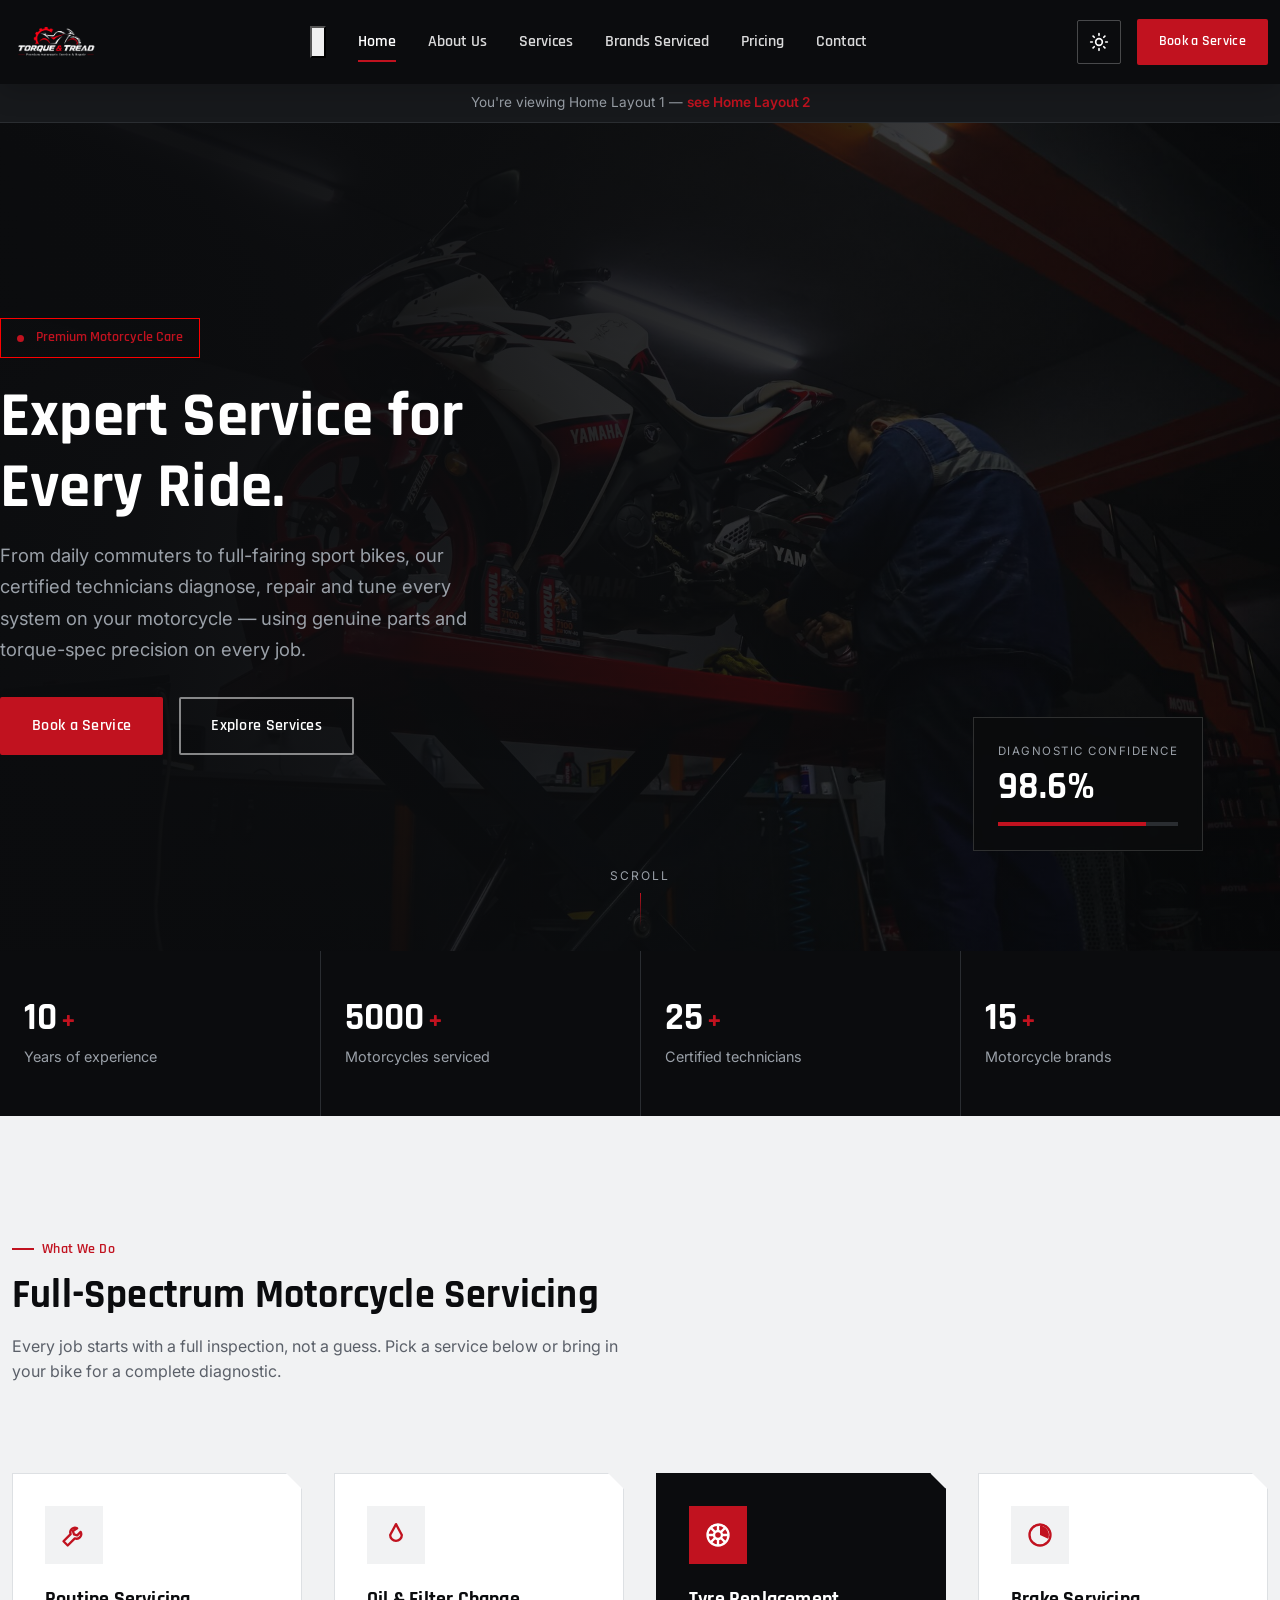
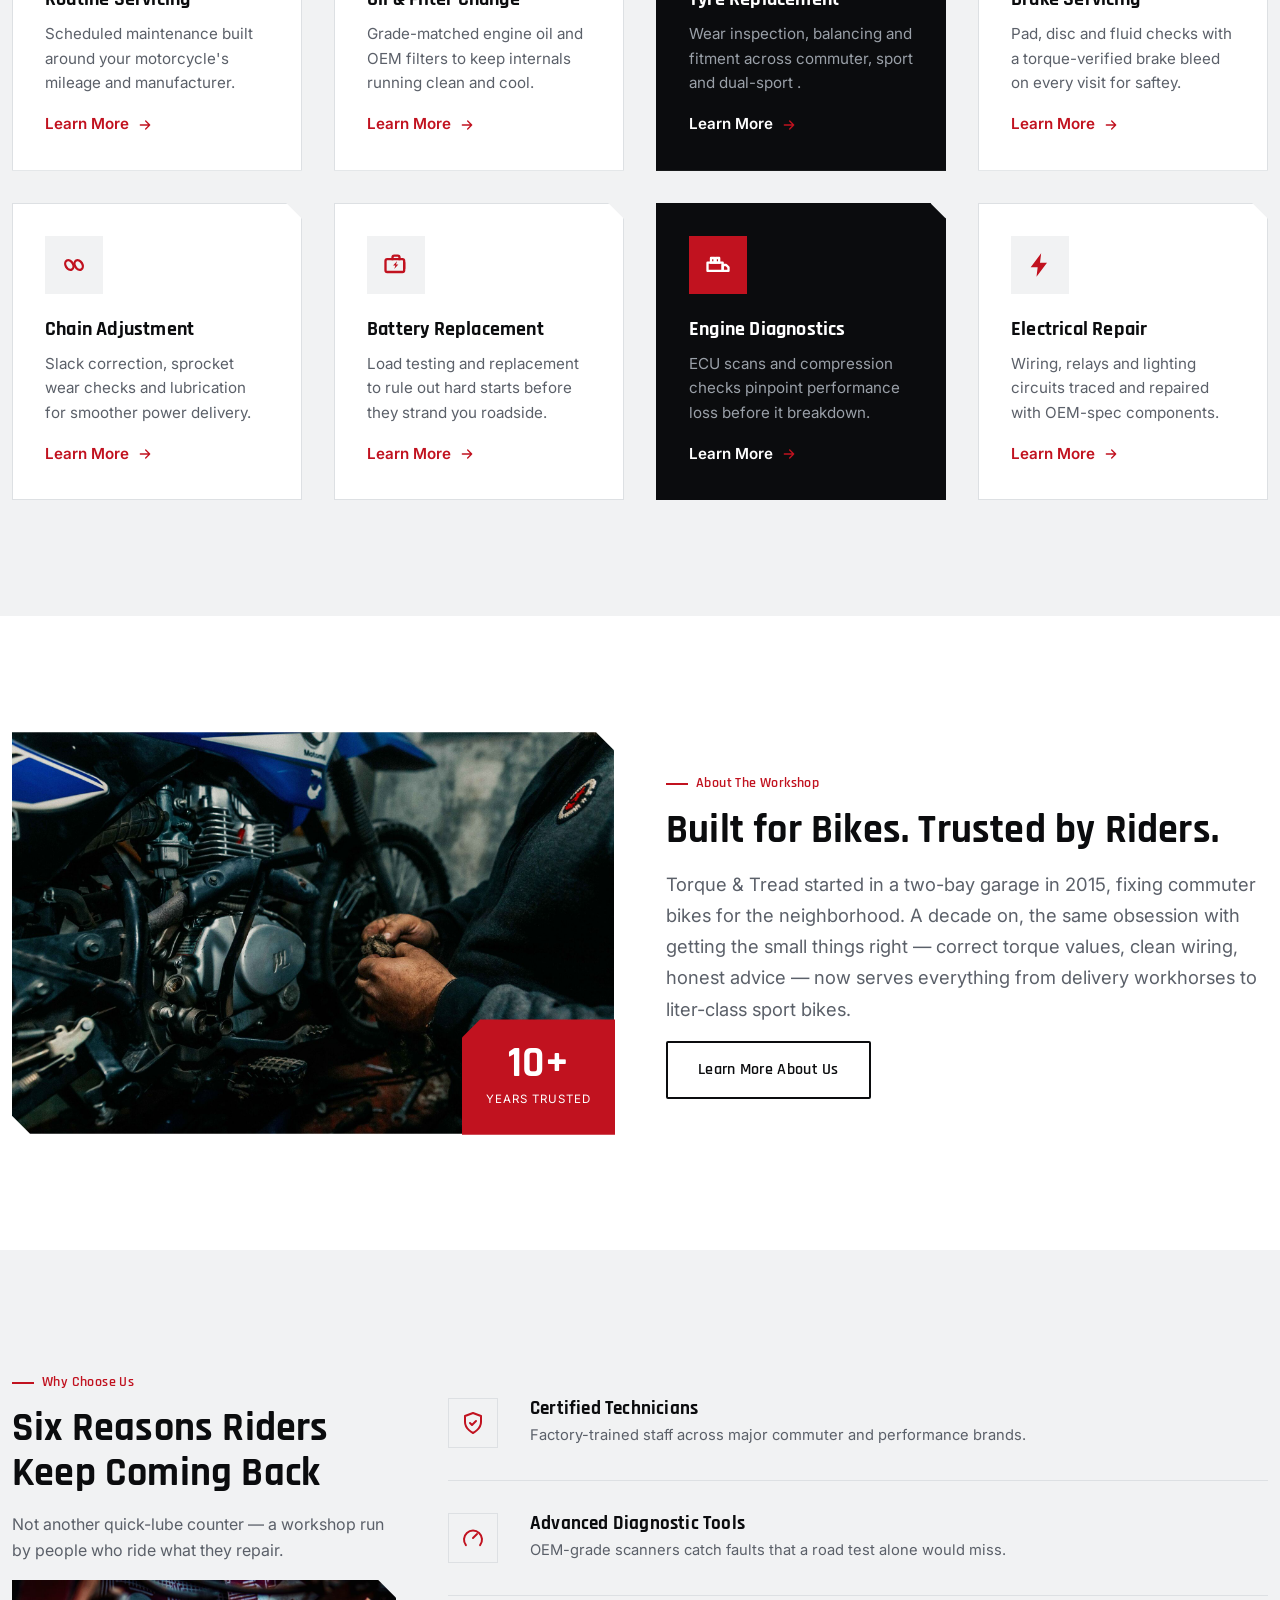
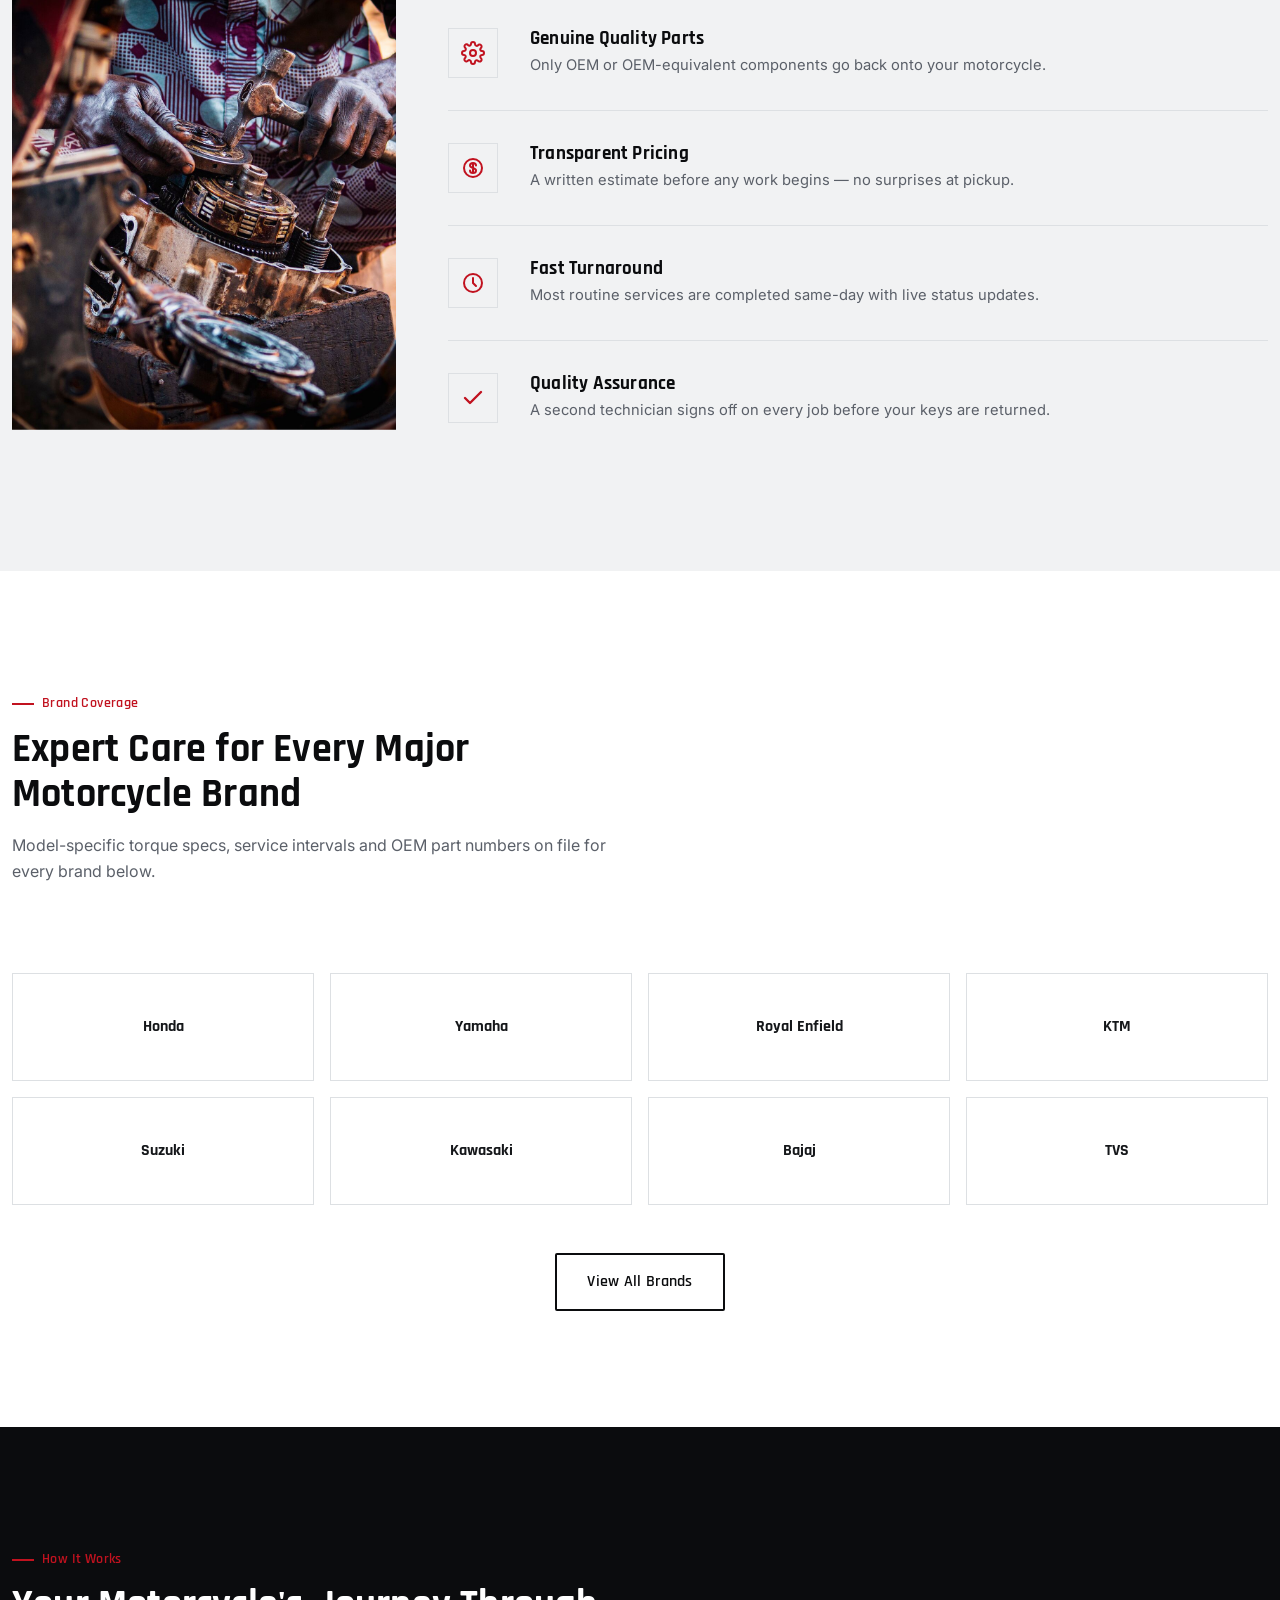
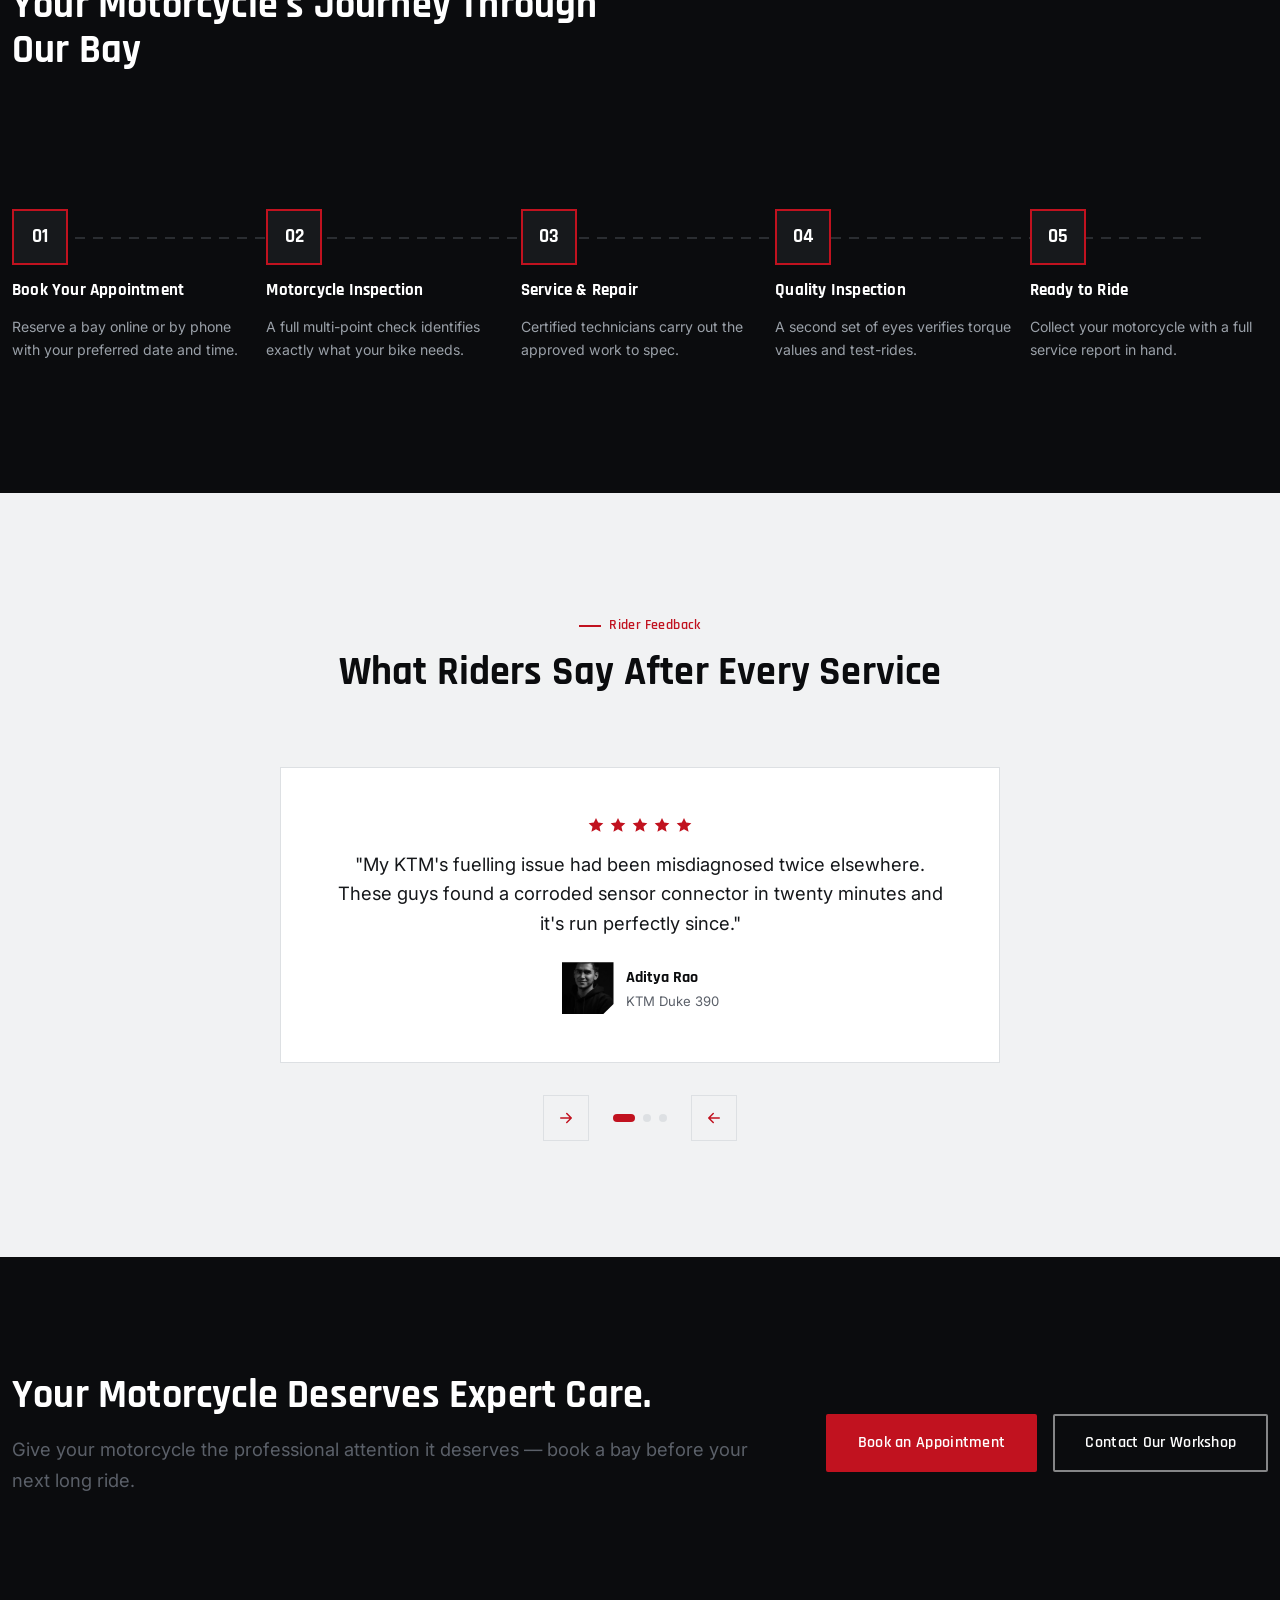
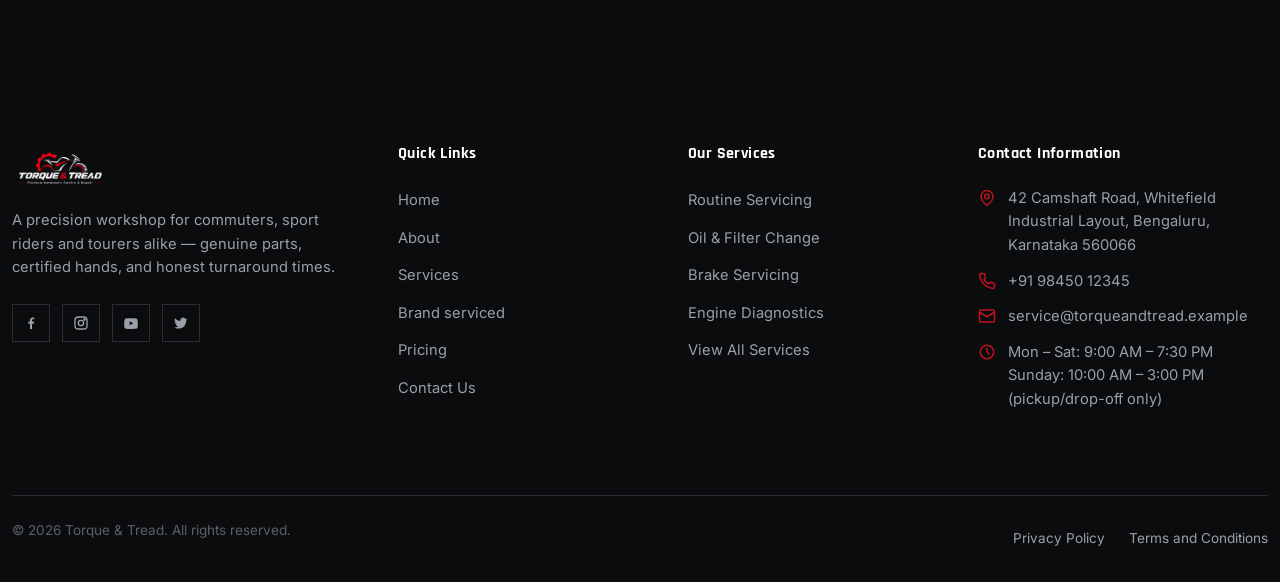
==== commit 30c3c7e3: "Update index.html" ====
--- a/index.html
+++ b/index.html
@@ -120,19 +120,19 @@
     <section class="stat-strip bg-ink" id="stat-strip">
       <div class="stat-block reveal">
         <div class="stat-num"><span data-count-to="10">0</span><span class="suffix">+</span></div>
-        <div class="stat-label">Years of hands-on workshop experience</div>
+        <div class="stat-label">Years of  experience</div>
       </div>
       <div class="stat-block reveal">
         <div class="stat-num"><span data-count-to="5000">0</span><span class="suffix">+</span></div>
-        <div class="stat-label">Motorcycles serviced and counting</div>
+        <div class="stat-label">Motorcycles serviced</div>
       </div>
       <div class="stat-block reveal">
         <div class="stat-num"><span data-count-to="25">0</span><span class="suffix">+</span></div>
-        <div class="stat-label">Certified technicians on the floor</div>
+        <div class="stat-label">Certified technicians</div>
       </div>
       <div class="stat-block reveal">
         <div class="stat-num"><span data-count-to="15">0</span><span class="suffix">+</span></div>
-        <div class="stat-label">Motorcycle brands supported in-house</div>
+        <div class="stat-label">Motorcycle brands </div>
       </div>
     </section>
 
@@ -167,7 +167,7 @@
             <div class="service-card is-featured reveal">
               <div class="service-icon"><img src="assets/images/icons/tyre-white.svg" alt="Tyre replacement icon" class="icon-img" loading="lazy"></div>
               <h3>Tyre Replacement</h3>
-              <p>Wear inspection, balancing and fitment across commuter, sport and dual-sport compounds.</p>
+              <p>Wear inspection, balancing and fitment across commuter, sport and dual-sport .</p>
               <a href="service-details.html" class="link-arrow" style="color:var(--white)">Learn More <img src="assets/images/icons/arrow.svg" alt="" class="icon-img" loading="lazy"></a>
             </div>
           </div>
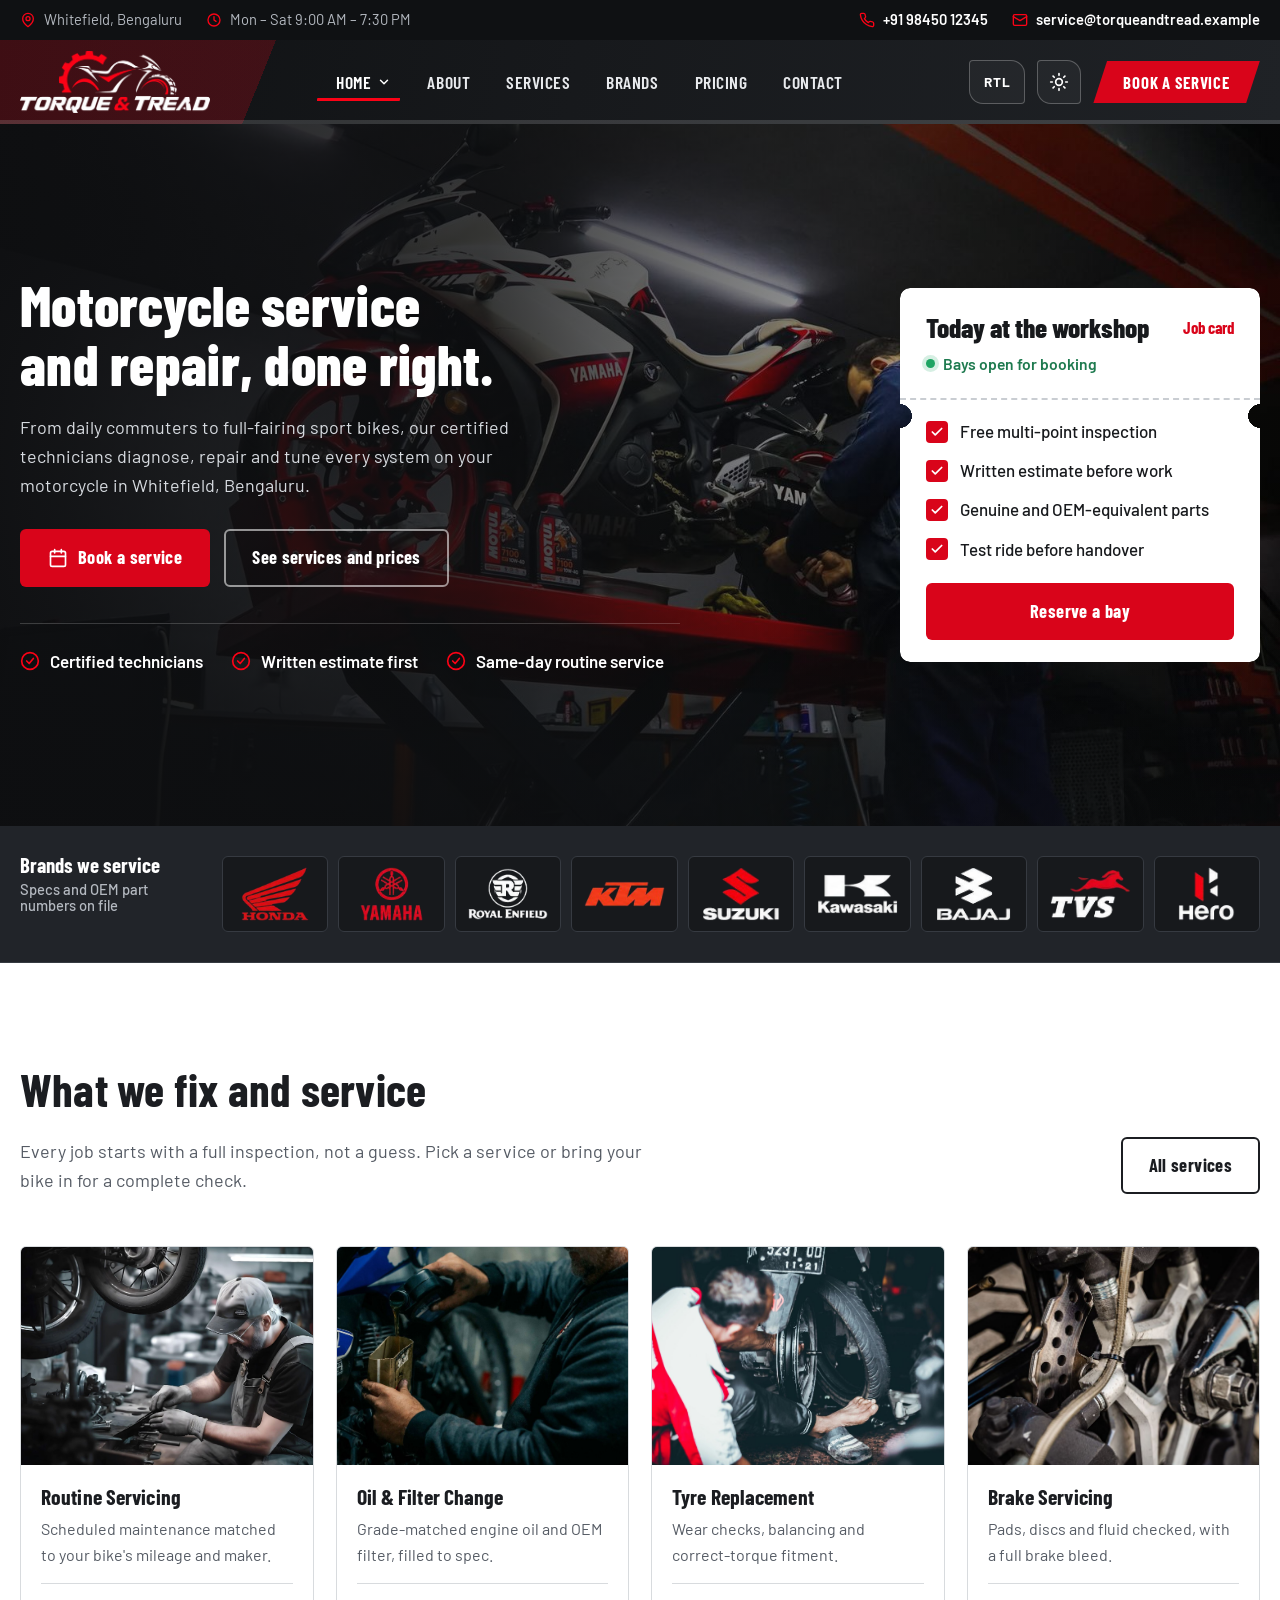
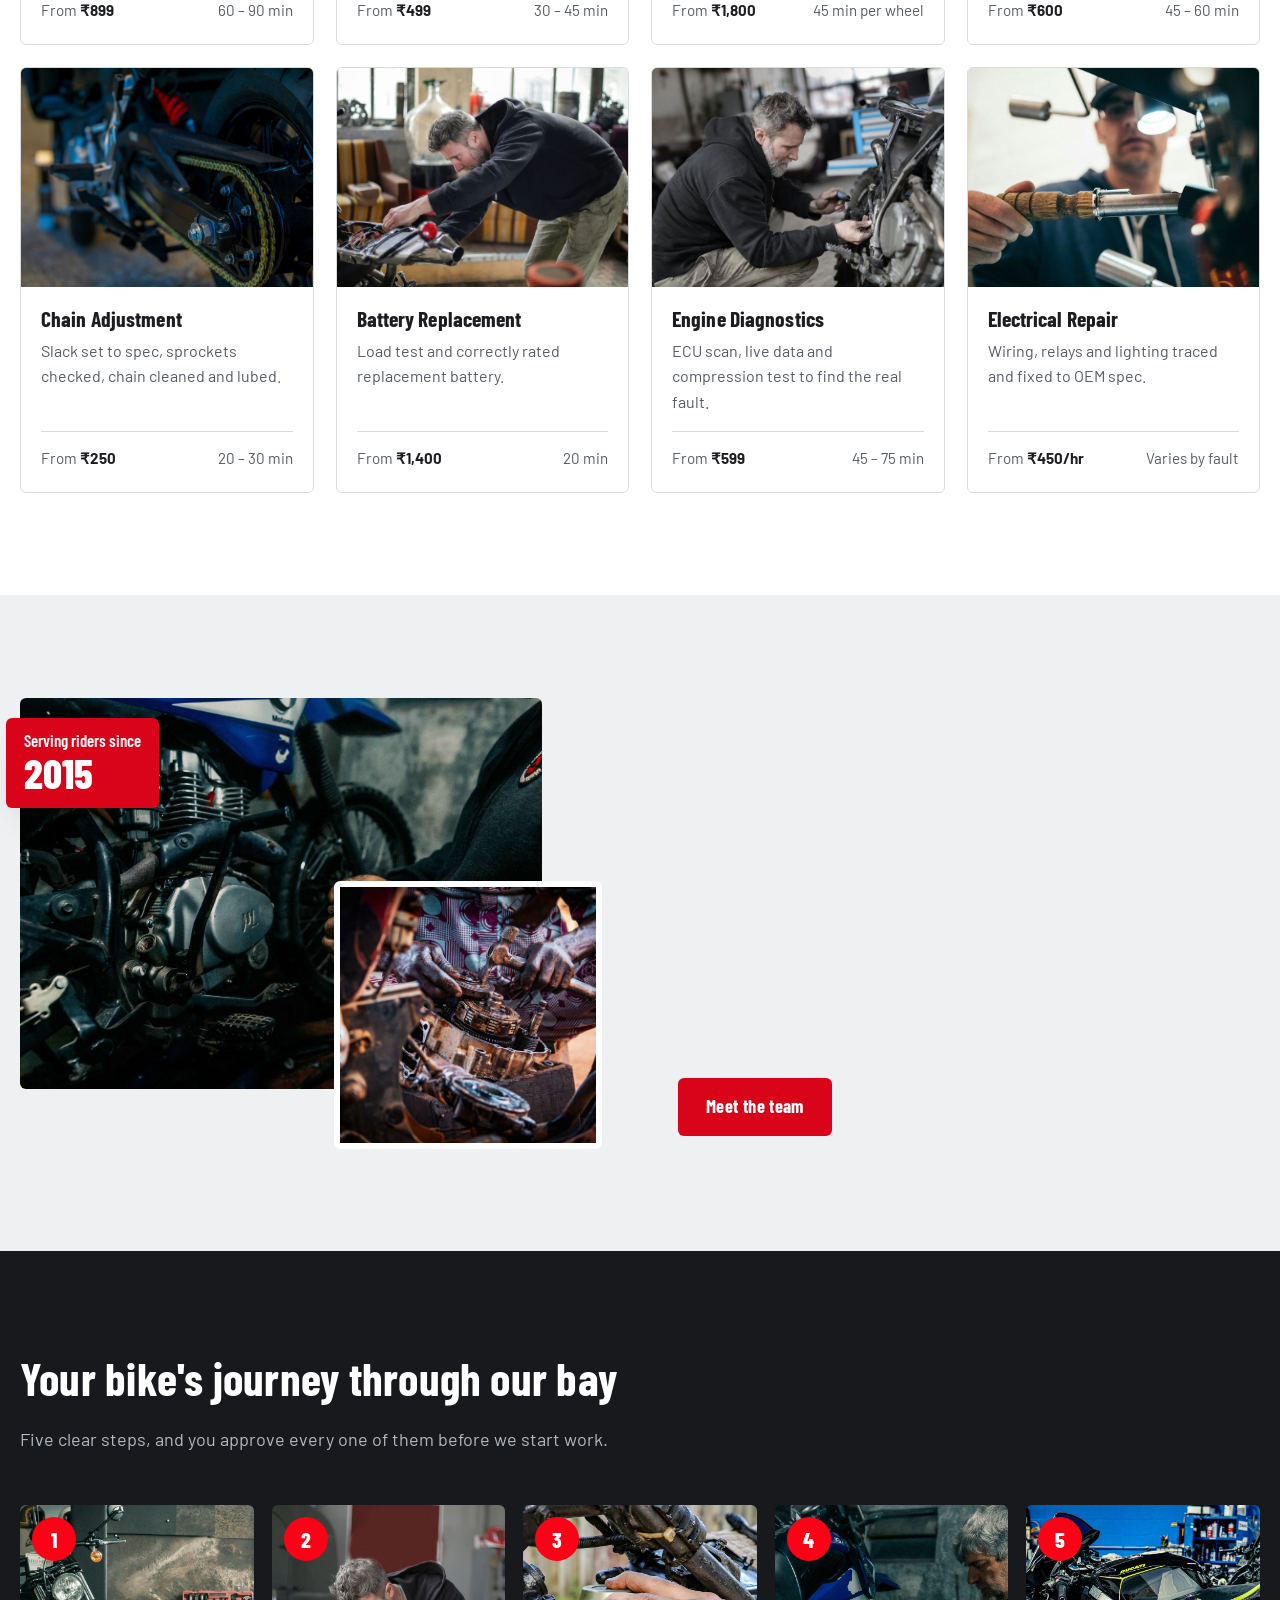
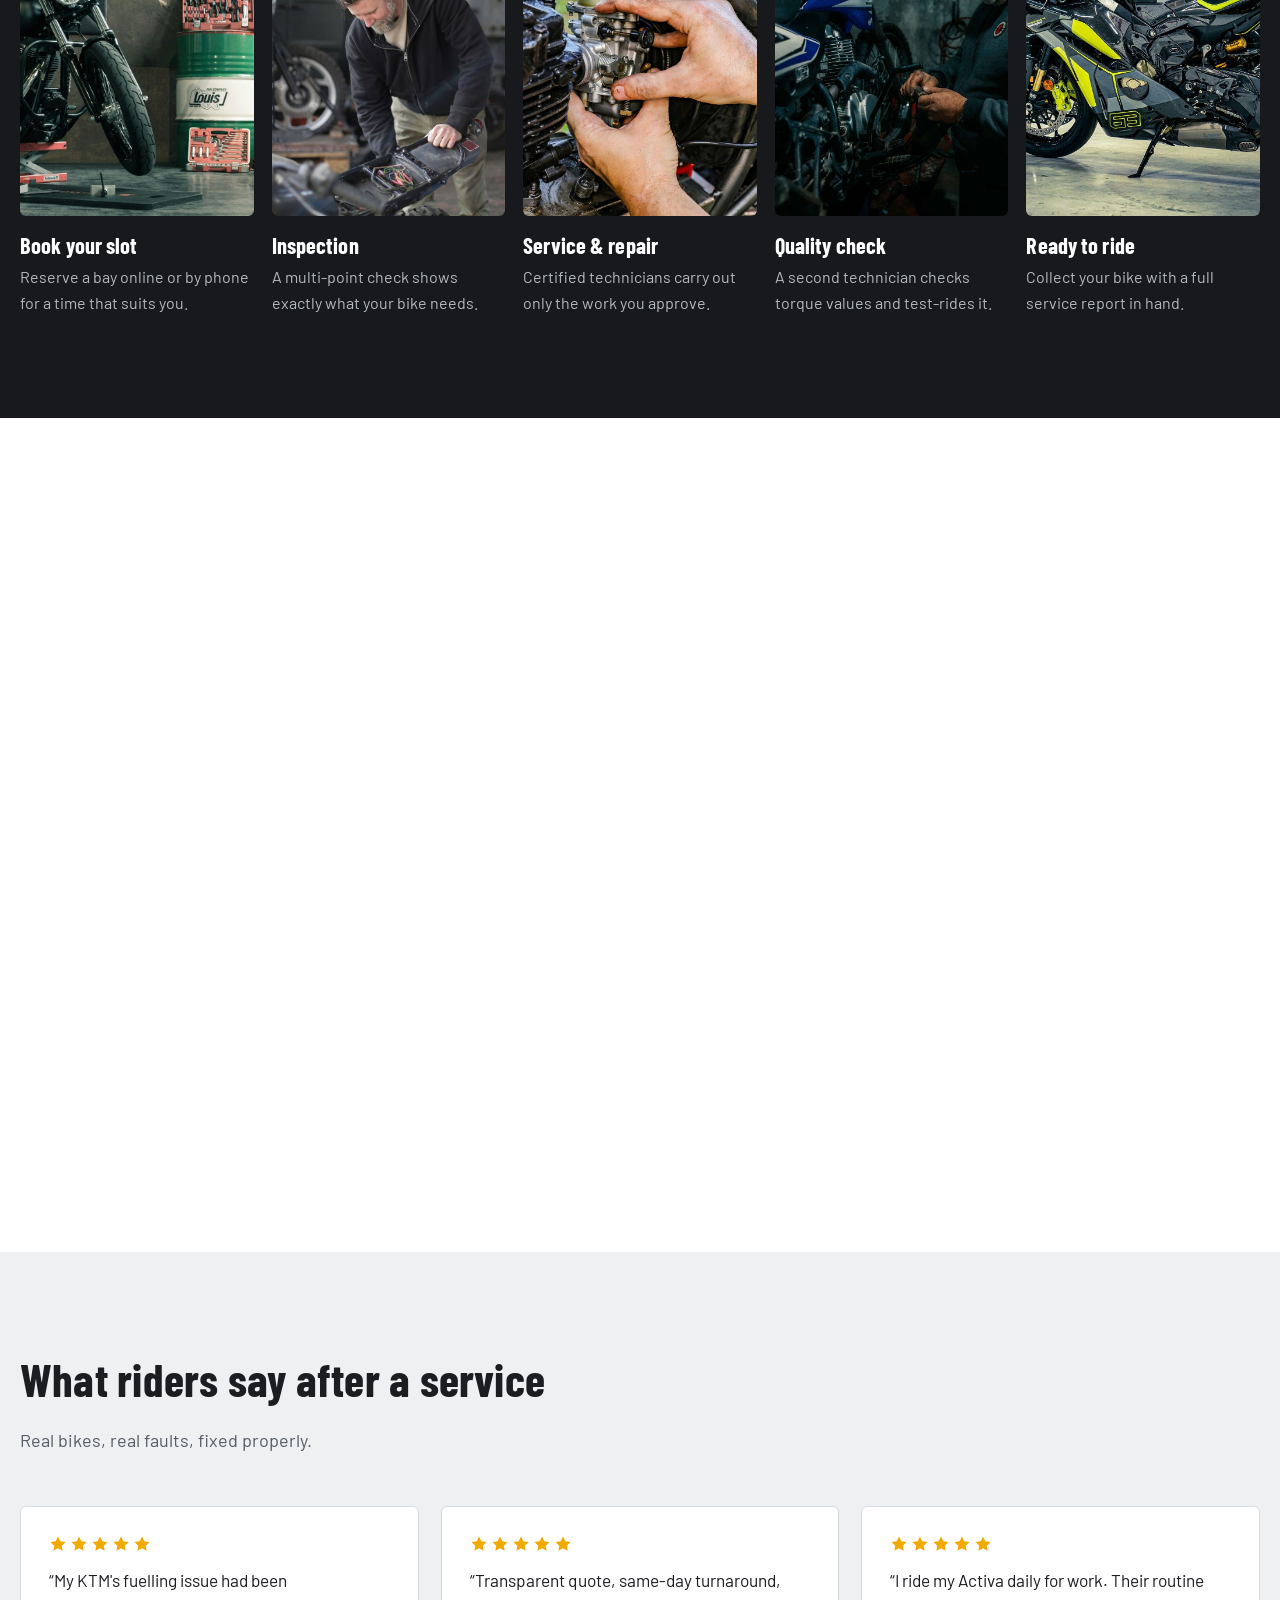
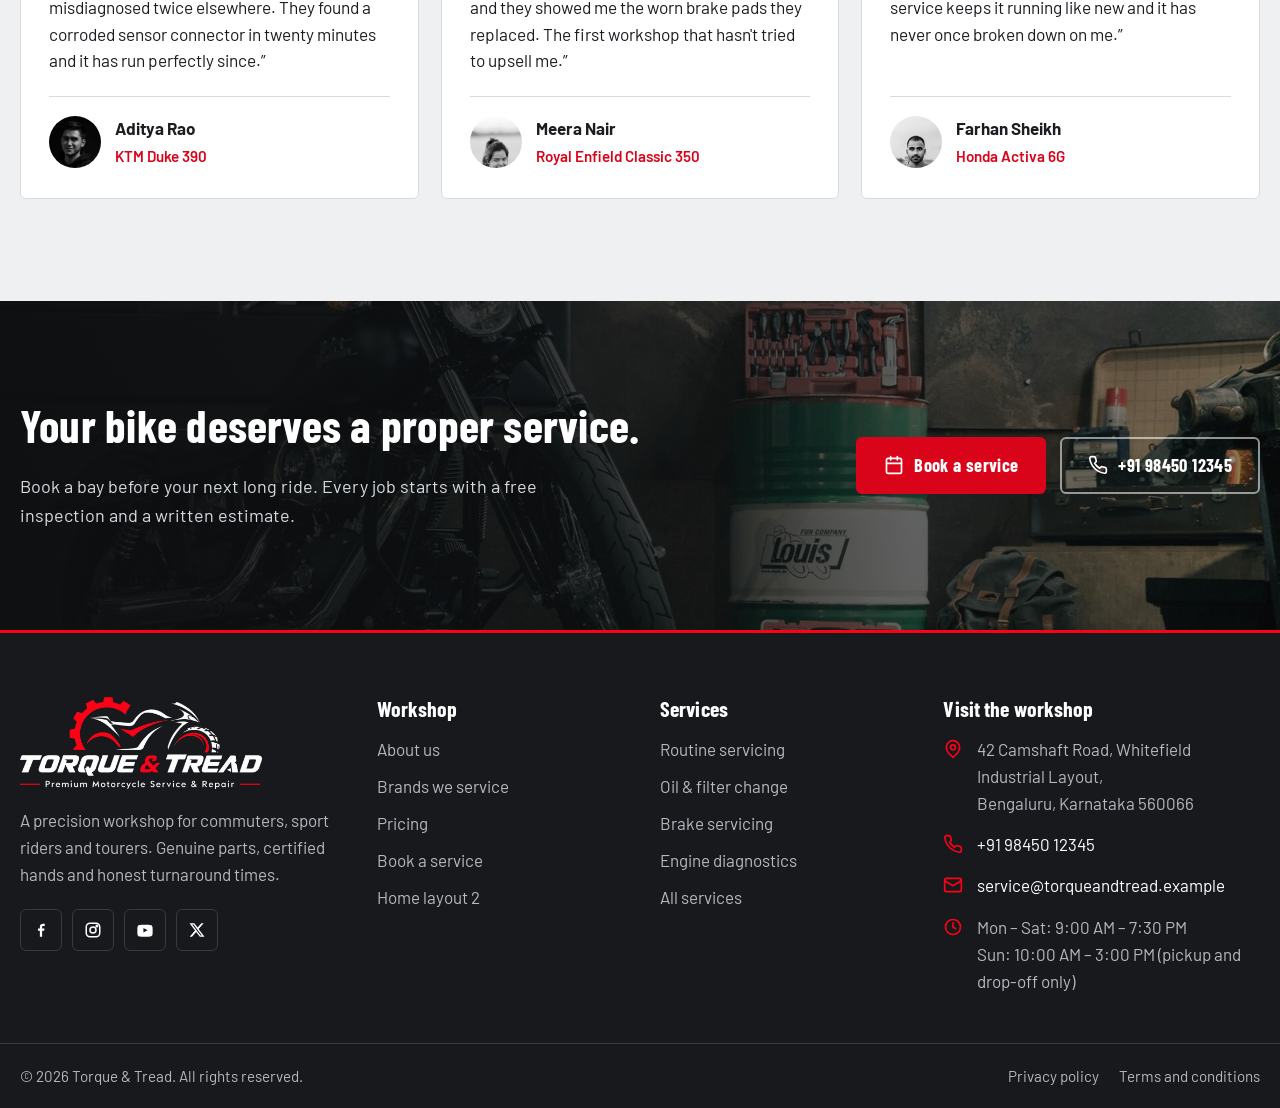
==== commit 0235ad20: "Add files via upload" ====
--- a/index.html
+++ b/index.html
@@ -1,476 +1,356 @@
 <!DOCTYPE html>
 <html lang="en" dir="ltr">
 <head>
-<meta charset="UTF-8">
-  <meta name="viewport" content="width=device-width, initial-scale=1.0">
-  <title>Torque &amp; Tread | Premium Motorcycle Service &amp; Repair, Bengaluru</title>
-  <meta name="description" content="Expert motorcycle servicing, engine diagnostics, brake and tyre work for commuters, sport bikes, cruisers and adventure motorcycles. Book your service today.">
-  <meta name="keywords" content="motorcycle service, bike repair, engine diagnostics, brake service Bengaluru">
+  <meta charset="UTF-8">
+  <meta name="viewport" content="width=device-width, initial-scale=1">
+  <title>Torque &amp; Tread | Motorcycle Service &amp; Repair in Whitefield, Bengaluru</title>
+  <meta name="description" content="Motorcycle servicing, engine diagnostics, brake, tyre, chain and electrical repair for all major brands. Written estimates, genuine parts, same-day routine service.">
   <link rel="canonical" href="https://www.torqueandtread.example/">
   <meta property="og:type" content="website">
-  <meta property="og:title" content="Torque &amp; Tread | Premium Motorcycle Service &amp; Repair, Bengaluru">
-  <meta property="og:description" content="Expert motorcycle servicing, engine diagnostics, brake and tyre work for commuters, sport bikes, cruisers and adventure motorcycles. Book your service today.">
-  <meta property="og:image" content="assets/images/hero/hero-home.svg">
-  <meta property="og:url" content="https://www.torqueandtread.example/">
+  <meta property="og:title" content="Torque &amp; Tread | Motorcycle Service &amp; Repair in Whitefield, Bengaluru">
+  <meta property="og:description" content="Motorcycle servicing, engine diagnostics, brake, tyre, chain and electrical repair for all major brands. Written estimates, genuine parts, same-day routine service.">
+  <meta property="og:image" content="https://www.torqueandtread.example/assets/images/photos/bike-on-lift.jpg">
   <meta name="twitter:card" content="summary_large_image">
-  <link rel="icon" href="data:image/svg+xml,<svg xmlns=%22http://www.w3.org/2000/svg%22 viewBox=%220 0 100 100%22><rect width=%22100%22 height=%22100%22 fill=%22%230b0c0e%22/><text x=%2250%22 y=%2266%22 font-size=%2258%22 font-family=%22Arial%22 font-weight=%22bold%22 fill=%22%23C1121F%22 text-anchor=%22middle%22>T</text></svg>">
+  <meta name="theme-color" content="#17191c">
+  <link rel="icon" type="image/png" href="assets/images/favicon.png">
+  <link rel="apple-touch-icon" href="assets/images/apple-touch-icon.png">
+  <script>try{if(localStorage.getItem('tt-theme')==='dark')document.documentElement.setAttribute('data-theme','dark');if(localStorage.getItem('tt-dir')==='rtl')document.documentElement.setAttribute('dir','rtl')}catch(e){}</script>
   <link rel="preconnect" href="https://fonts.googleapis.com">
   <link rel="preconnect" href="https://fonts.gstatic.com" crossorigin>
-  <link href="https://fonts.googleapis.com/css2?family=Rajdhani:wght@500;600;700&amp;family=Inter:wght@400;500;600;700&amp;display=swap" rel="stylesheet">
-  <link href="https://cdn.jsdelivr.net/npm/bootstrap@5.3.3/dist/css/bootstrap.min.css" rel="stylesheet">
+  <link href="https://fonts.googleapis.com/css2?family=Barlow+Condensed:wght@600;700;800&amp;family=Barlow:wght@400;500;600;700&amp;display=swap" rel="stylesheet">
   <link rel="stylesheet" href="assets/css/style.css">
-  <link rel="stylesheet" href="assets/css/dark-mode.css">
+  <link rel="stylesheet" href="assets/css/dark.css">
+  <link rel="stylesheet" href="assets/css/rtl.css">
   <script type="application/ld+json">
-  {
-    "@context": "https://schema.org",
-    "@type": "AutomotiveBusiness",
-    "name": "Torque & Tread",
-    "image": "https://www.torqueandtread.example/assets/images/hero/hero-home.svg",
-    "@id": "https://www.torqueandtread.example/",
-    "url": "https://www.torqueandtread.example/",
-    "telephone": "+91-98450-12345",
-    "priceRange": "₹₹",
-    "address": {
-      "@type": "PostalAddress",
-      "streetAddress": "42 Camshaft Road, Whitefield Industrial Layout",
-      "addressLocality": "Bengaluru",
-      "addressRegion": "KA",
-      "postalCode": "560066",
-      "addressCountry": "IN"
-    },
-    "openingHoursSpecification": [
-      {"@type": "OpeningHoursSpecification", "dayOfWeek": ["Monday","Tuesday","Wednesday","Thursday","Friday","Saturday"], "opens": "09:00", "closes": "19:30"},
-      {"@type": "OpeningHoursSpecification", "dayOfWeek": "Sunday", "opens": "10:00", "closes": "15:00"}
-    ],
-    "sameAs": ["https://facebook.com", "https://instagram.com", "https://youtube.com"]
-  }
+  {"@context":"https://schema.org","@type":"MotorcycleRepair","name":"Torque & Tread","image":"https://www.torqueandtread.example/assets/images/photos/bike-on-lift.jpg","logo":"https://www.torqueandtread.example/assets/images/logo.png","url":"https://www.torqueandtread.example/","telephone":"+91-98450-12345","email":"service@torqueandtread.example","priceRange":"₹₹","address":{"@type":"PostalAddress","streetAddress":"42 Camshaft Road, Whitefield Industrial Layout","addressLocality":"Bengaluru","addressRegion":"KA","postalCode":"560066","addressCountry":"IN"},"openingHoursSpecification":[{"@type":"OpeningHoursSpecification","dayOfWeek":["Monday","Tuesday","Wednesday","Thursday","Friday","Saturday"],"opens":"09:00","closes":"19:30"},{"@type":"OpeningHoursSpecification","dayOfWeek":"Sunday","opens":"10:00","closes":"15:00"}]}
   </script>
 </head>
 <body>
-  <div class="page-loader" aria-hidden="true">
-    <div class="loader-mark"></div>
+  <a class="skip-link" href="#main">Skip to content</a>
+  <div class="topbar">
+    <div class="container">
+      <div class="topbar__group">
+        <span class="topbar__item topbar__hide-md"><svg viewBox="0 0 24 24" fill="none" stroke="currentColor" stroke-width="2" stroke-linecap="round" stroke-linejoin="round" aria-hidden="true"><path d="M20 10c0 6-8 12-8 12S4 16 4 10a8 8 0 1 1 16 0Z"/><circle cx="12" cy="10" r="3"/></svg> Whitefield, Bengaluru</span>
+        <span class="topbar__item topbar__hide-sm"><svg viewBox="0 0 24 24" fill="none" stroke="currentColor" stroke-width="2" stroke-linecap="round" aria-hidden="true"><circle cx="12" cy="12" r="9"/><path d="M12 7v5l3 2"/></svg> Mon – Sat 9:00 AM – 7:30 PM</span>
+      </div>
+      <div class="topbar__group">
+        <a class="topbar__item" href="tel:+919845012345"><svg viewBox="0 0 24 24" fill="none" stroke="currentColor" stroke-width="2" stroke-linecap="round" stroke-linejoin="round" aria-hidden="true"><path d="M22 16.9v3a2 2 0 0 1-2.2 2 19.8 19.8 0 0 1-8.6-3.1 19.5 19.5 0 0 1-6-6A19.8 19.8 0 0 1 2.1 4.2 2 2 0 0 1 4.1 2h3a2 2 0 0 1 2 1.7c.1 1 .4 1.9.7 2.8a2 2 0 0 1-.5 2.1L8 9.9a16 16 0 0 0 6 6l1.3-1.3a2 2 0 0 1 2.1-.4c.9.3 1.8.6 2.8.7a2 2 0 0 1 1.7 2Z"/></svg> +91 98450 12345</a>
+        <a class="topbar__item topbar__hide-md" href="mailto:service@torqueandtread.example"><svg viewBox="0 0 24 24" fill="none" stroke="currentColor" stroke-width="2" stroke-linecap="round" stroke-linejoin="round" aria-hidden="true"><rect x="2" y="4" width="20" height="16" rx="2"/><path d="m22 7-10 6L2 7"/></svg> service@torqueandtread.example</a>
+      </div>
+    </div>
   </div>
-
-  <header class="site-header header-light-page" id="siteHeader">
-    <div class="container header-inner">
-      <a href="index.html" class="brand" aria-label="Torque and Tread home">
-        <img src="assets/images/logo.png" alt="Torque &amp; Tread — Motorcycle Service Center" class="logo-img">
+  <header class="site-header">
+    <div class="container">
+      <a class="brand" href="index.html" aria-label="Torque &amp; Tread home">
+        <img src="assets/images/logo-header.png" alt="Torque &amp; Tread motorcycle service and repair" width="800" height="261">
       </a>
-
-      <nav class="main-nav" id="mainNav" aria-label="Primary">
-        <button class="mobile-nav-close" id="mobileNavClose" aria-label="Close menu"><svg viewBox="0 0 24 24" fill="none" stroke="currentColor" stroke-width="2" stroke-linecap="round"><path d="M6 6l12 12M18 6 6 18"/></svg></button>
-        <ul class="nav-links">
-          <li><a href="index.html" class="active">Home</a></li>
-          <li><a href="about.html">About Us</a></li>
-          <li><a href="services.html">Services</a></li>
-          <li><a href="brands.html">Brands Serviced</a></li>
-          <li><a href="pricing.html">Pricing</a></li>
-          
-          <li><a href="contact.html">Contact</a></li>
-        </ul>
+      <nav class="nav" id="site-nav" aria-label="Main">
+        <ul class="nav__list">
+            <li class="has-sub">
+              <button class="nav__link" type="button" aria-expanded="false" aria-controls="sub-home" aria-current="page">Home <svg viewBox="0 0 24 24" fill="none" stroke="currentColor" stroke-width="2.5" stroke-linecap="round" stroke-linejoin="round" aria-hidden="true"><path d="m6 9 6 6 6-6"/></svg></button>
+              <ul class="nav__sub" id="sub-home">
+                <li><a href="index.html" aria-current="page">Home layout 1</a></li>
+                <li><a href="home-v2.html">Home layout 2</a></li>
+              </ul>
+            </li>
+            <li><a class="nav__link" href="about.html">About</a></li>
+            <li><a class="nav__link" href="services.html">Services</a></li>
+            <li><a class="nav__link" href="brands.html">Brands</a></li>
+            <li><a class="nav__link" href="pricing.html">Pricing</a></li>
+            <li><a class="nav__link" href="contact.html">Contact</a></li>
+        </ul>
+        <a class="btn btn--primary nav__cta-mobile" href="contact.html"><svg viewBox="0 0 24 24" fill="none" stroke="currentColor" stroke-width="2" stroke-linecap="round" stroke-linejoin="round" aria-hidden="true"><rect x="3" y="4" width="18" height="18" rx="2"/><path d="M16 2v4M8 2v4M3 10h18"/></svg> Book a service</a>
       </nav>
-
       <div class="header-actions">
-        <button class="theme-toggle" id="themeToggle" aria-label="Toggle dark mode">
-          <svg class="icon-sun" viewBox="0 0 24 24" fill="none" stroke="currentColor" stroke-width="2" stroke-linecap="round"><circle cx="12" cy="12" r="4"/><path d="M12 2v2M12 20v2M4.9 4.9l1.4 1.4M17.7 17.7l1.4 1.4M2 12h2M20 12h2M4.9 19.1l1.4-1.4M17.7 6.3l1.4-1.4"/></svg>
-          <svg class="icon-moon" viewBox="0 0 24 24" fill="none" stroke="currentColor" stroke-width="2" stroke-linecap="round" stroke-linejoin="round"><path d="M21 12.8A9 9 0 1 1 11.2 3a7 7 0 0 0 9.8 9.8Z"/></svg>
-        </button>
-        <a href="contact.html" class="btn btn-primary btn-sm d-none d-lg-inline-flex">Book a Service</a>
-        <button class="nav-toggle" id="navToggle" aria-label="Open menu" aria-expanded="false" aria-controls="mainNav">
-          <span></span><span></span><span></span>
-        </button>
+        <button class="dir-toggle" type="button" aria-label="Switch text direction to right-to-left" aria-pressed="false" title="Toggle text direction"><span class="dir-toggle__label">RTL</span></button>
+        <button class="icon-btn theme-toggle" type="button" aria-label="Dark mode" aria-pressed="false"><svg class="icon-sun" viewBox="0 0 24 24" fill="none" stroke="currentColor" stroke-width="2" stroke-linecap="round" aria-hidden="true"><circle cx="12" cy="12" r="4"/><path d="M12 2v2M12 20v2M4.9 4.9l1.4 1.4M17.7 17.7l1.4 1.4M2 12h2M20 12h2M4.9 19.1l1.4-1.4M17.7 6.3l1.4-1.4"/></svg><svg class="icon-moon" viewBox="0 0 24 24" fill="none" stroke="currentColor" stroke-width="2" stroke-linecap="round" stroke-linejoin="round" aria-hidden="true"><path d="M21 12.8A9 9 0 1 1 11.2 3a7 7 0 0 0 9.8 9.8Z"/></svg></button>
+        <a class="btn btn--primary btn--sm" href="contact.html">Book a service</a>
+        <button class="icon-btn nav-toggle" type="button" aria-label="Menu" aria-expanded="false" aria-controls="site-nav"><span></span></button>
       </div>
     </div>
   </header>
-  <div class="mobile-nav-backdrop" id="mobileNavBackdrop"></div>
-
-  <div class="layout-switch-banner">You're viewing Home Layout 1 &mdash; <a href="home-v2.html">see Home Layout 2</a></div>
-  <main id="main-content">
-
-    <!-- ============ SECTION 1: HERO ============ -->
-    <section class="hero no-top-offset">
-      <div class="hero-bg">
-        <img src="assets/images/banner1.jpg" alt="Technical illustration of a motorcycle on a workshop diagnostic rig" loading="eager">
-      </div>
-      <div class="container hero-content">
-        <div class="row">
-          <div class="col-lg-8">
-            <span class="hero-eyebrow"><span class="dot"></span>Premium Motorcycle Care</span>
-            <h1>Expert Service for Every Ride.</h1>
-            <p class="lede">From daily commuters to full-fairing sport bikes, our certified technicians diagnose, repair and tune every system on your motorcycle &mdash; using genuine parts and torque-spec precision on every job.</p>
-            <div class="hero-actions">
-              <a href="contact.html" class="btn btn-primary">Book a Service</a>
-              <a href="services.html" class="btn btn-outline-light">Explore Services</a>
-            </div>
+
+  <main id="main">
+    <section class="hero hero--home">
+      <div class="hero__media"><img src="assets/images/photos/bike-on-lift.jpg" alt="Technician servicing a sport motorcycle raised on a hydraulic workshop lift" width="1600" height="1067" fetchpriority="high"></div>
+      <div class="container hero__inner">
+        <div class="hero__content">
+          
+          <h1>Motorcycle service and repair, done right.</h1>
+          <p class="hero__lede">From daily commuters to full-fairing sport bikes, our certified technicians diagnose, repair and tune every system on your motorcycle in Whitefield, Bengaluru.</p>
+          <div class="hero__actions">
+            <a class="btn btn--primary" href="contact.html"><svg viewBox="0 0 24 24" fill="none" stroke="currentColor" stroke-width="2" stroke-linecap="round" stroke-linejoin="round" aria-hidden="true"><rect x="3" y="4" width="18" height="18" rx="2"/><path d="M16 2v4M8 2v4M3 10h18"/></svg> Book a service</a>
+            <a class="btn btn--light" href="services.html">See services and prices</a>
           </div>
-        </div>
-      </div>
-      <div class="hero-readout">
-        <div class="readout-label">Diagnostic Confidence</div>
-        <div class="readout-value">98.6%</div>
-        <div class="readout-bar"><span></span></div>
-      </div>
-      <a href="#stat-strip" class="hero-scroll-cue">
-  <span>SCROLL</span>
-  <span class="cue-line"></span>
-</a>
-    </section>
-
-    <!-- ============ SECTION 2: TRUST / QUICK HIGHLIGHTS ============ -->
-    <section class="stat-strip bg-ink" id="stat-strip">
-      <div class="stat-block reveal">
-        <div class="stat-num"><span data-count-to="10">0</span><span class="suffix">+</span></div>
-        <div class="stat-label">Years of  experience</div>
-      </div>
-      <div class="stat-block reveal">
-        <div class="stat-num"><span data-count-to="5000">0</span><span class="suffix">+</span></div>
-        <div class="stat-label">Motorcycles serviced</div>
-      </div>
-      <div class="stat-block reveal">
-        <div class="stat-num"><span data-count-to="25">0</span><span class="suffix">+</span></div>
-        <div class="stat-label">Certified technicians</div>
-      </div>
-      <div class="stat-block reveal">
-        <div class="stat-num"><span data-count-to="15">0</span><span class="suffix">+</span></div>
-        <div class="stat-label">Motorcycle brands </div>
-      </div>
-    </section>
-
-    <!-- ============ SECTION 3: OUR SERVICES ============ -->
-    <section class="py-section bg-paper">
-      <div class="container">
-        <div class="row">
-          <div class="col-lg-6 section-head reveal">
-            <span class="section-tag">What We Do</span>
-            <h2>Full-Spectrum Motorcycle Servicing</h2>
-            <p>Every job starts with a full inspection, not a guess. Pick a service below or bring in your bike for a complete diagnostic.</p>
+          <ul class="hero__facts">
+            <li><svg viewBox="0 0 24 24" fill="none" stroke="currentColor" stroke-width="2" stroke-linecap="round" stroke-linejoin="round" aria-hidden="true"><circle cx="12" cy="12" r="10"/><path d="m8 12 3 3 5-6"/></svg> Certified technicians</li>
+            <li><svg viewBox="0 0 24 24" fill="none" stroke="currentColor" stroke-width="2" stroke-linecap="round" stroke-linejoin="round" aria-hidden="true"><circle cx="12" cy="12" r="10"/><path d="m8 12 3 3 5-6"/></svg> Written estimate first</li>
+            <li><svg viewBox="0 0 24 24" fill="none" stroke="currentColor" stroke-width="2" stroke-linecap="round" stroke-linejoin="round" aria-hidden="true"><circle cx="12" cy="12" r="10"/><path d="m8 12 3 3 5-6"/></svg> Same-day routine service</li>
+          </ul>
+        </div>
+        <aside class="job-ticket" aria-label="Workshop status">
+          <div class="job-ticket__head">
+            <div>
+              <p class="job-ticket__title">Today at the workshop</p>
+              <span class="job-ticket__status">Bays open for booking</span>
+            </div>
+            <span class="job-ticket__no">Job card</span>
           </div>
-        </div>
-        <div class="row g-4">
-          <div class="col-md-6 col-lg-3">
-            <div class="service-card reveal">
-              <div class="service-icon"><img src="assets/images/icons/wrench.svg" alt="Routine servicing icon" class="icon-img" loading="lazy"></div>
-              <h3>Routine Servicing</h3>
-              <p>Scheduled maintenance built around your motorcycle's mileage and manufacturer.</p>
-              <a href="service-details.html" class="link-arrow">Learn More <img src="assets/images/icons/arrow.svg" alt="" class="icon-img" loading="lazy"></a>
-            </div>
+          <div class="job-ticket__perf"></div>
+          <ul>
+            <li><span class="tick"><svg viewBox="0 0 24 24" fill="none" stroke="currentColor" stroke-width="3" stroke-linecap="round" stroke-linejoin="round" aria-hidden="true"><path d="M20 6 9 17l-5-5"/></svg></span> Free multi-point inspection</li>
+            <li><span class="tick"><svg viewBox="0 0 24 24" fill="none" stroke="currentColor" stroke-width="3" stroke-linecap="round" stroke-linejoin="round" aria-hidden="true"><path d="M20 6 9 17l-5-5"/></svg></span> Written estimate before work</li>
+            <li><span class="tick"><svg viewBox="0 0 24 24" fill="none" stroke="currentColor" stroke-width="3" stroke-linecap="round" stroke-linejoin="round" aria-hidden="true"><path d="M20 6 9 17l-5-5"/></svg></span> Genuine and OEM-equivalent parts</li>
+            <li><span class="tick"><svg viewBox="0 0 24 24" fill="none" stroke="currentColor" stroke-width="3" stroke-linecap="round" stroke-linejoin="round" aria-hidden="true"><path d="M20 6 9 17l-5-5"/></svg></span> Test ride before handover</li>
+          </ul>
+          <a class="btn btn--primary btn--block" href="contact.html">Reserve a bay</a>
+        </aside>
+      </div>
+    </section>
+    <section class="brand-strip" aria-label="Brands we service">
+      <div class="container">
+        <p class="brand-strip__label">Brands we service<span>Specs and OEM part numbers on file</span></p>
+        <ul class="logo-row"><li><div class="logo-plate"><img src="assets/images/brands/honda.png" alt="Honda logo" width="160" height="110" loading="lazy"></div></li><li><div class="logo-plate"><img src="assets/images/brands/yamaha.png" alt="Yamaha logo" width="160" height="110" loading="lazy"></div></li><li><div class="logo-plate"><img src="assets/images/brands/royal-enfield.png" alt="Royal Enfield logo" width="160" height="110" loading="lazy"></div></li><li><div class="logo-plate"><img src="assets/images/brands/ktm.png" alt="KTM logo" width="160" height="110" loading="lazy"></div></li><li><div class="logo-plate"><img src="assets/images/brands/suzuki.png" alt="Suzuki logo" width="160" height="110" loading="lazy"></div></li><li><div class="logo-plate"><img src="assets/images/brands/kawasaki.png" alt="Kawasaki logo" width="160" height="110" loading="lazy"></div></li><li><div class="logo-plate"><img src="assets/images/brands/bajaj.png" alt="Bajaj logo" width="160" height="110" loading="lazy"></div></li><li><div class="logo-plate"><img src="assets/images/brands/tvs.png" alt="TVS logo" width="160" height="110" loading="lazy"></div></li><li><div class="logo-plate"><img src="assets/images/brands/hero.png" alt="Hero logo" width="160" height="110" loading="lazy"></div></li></ul>
+      </div>
+    </section>
+
+    <section class="section">
+      <div class="container">
+        <div class="section-head section-head--row">
+          <div>
+            <h2>What we fix and service</h2>
+            <p>Every job starts with a full inspection, not a guess. Pick a service or bring your bike in for a complete check.</p>
           </div>
-          <div class="col-md-6 col-lg-3">
-            <div class="service-card reveal">
-              <div class="service-icon"><img src="assets/images/icons/oil.svg" alt="Oil and filter change icon" class="icon-img" loading="lazy"></div>
-              <h3>Oil &amp; Filter Change</h3>
-              <p>Grade-matched engine oil and OEM filters to keep internals running clean and cool.</p>
-              <a href="service-details.html" class="link-arrow">Learn More <img src="assets/images/icons/arrow.svg" alt="" class="icon-img" loading="lazy"></a>
-            </div>
+          <a class="btn btn--outline" href="services.html">All services</a>
+        </div>
+        <ul class="service-grid">
+          <li class="service-card">
+            <div class="service-card__img"><img src="assets/images/photos/mechanic-bench.jpg" alt="Technician in gloves servicing a motorcycle at the workbench" width="800" height="600" loading="lazy"></div>
+            <div class="service-card__body">
+              <h3><a href="services.html#routine-servicing">Routine Servicing</a></h3>
+              <p>Scheduled maintenance matched to your bike's mileage and maker.</p>
+              <div class="service-card__meta"><span>From <strong>₹899</strong></span><span>60 – 90 min</span></div>
+            </div>
+          </li>
+          <li class="service-card">
+            <div class="service-card__img"><img src="assets/images/photos/oil-change.jpg" alt="Mechanic pouring fresh engine oil into a motorcycle" width="800" height="600" loading="lazy"></div>
+            <div class="service-card__body">
+              <h3><a href="services.html#oil-filter-change">Oil & Filter Change</a></h3>
+              <p>Grade-matched engine oil and OEM filter, filled to spec.</p>
+              <div class="service-card__meta"><span>From <strong>₹499</strong></span><span>30 – 45 min</span></div>
+            </div>
+          </li>
+          <li class="service-card">
+            <div class="service-card__img"><img src="assets/images/photos/tyre-service.jpg" alt="Mechanic working on a motorcycle rear wheel and tyre" width="800" height="600" loading="lazy"></div>
+            <div class="service-card__body">
+              <h3><a href="services.html#tyre-replacement">Tyre Replacement</a></h3>
+              <p>Wear checks, balancing and correct-torque fitment.</p>
+              <div class="service-card__meta"><span>From <strong>₹1,800</strong></span><span>45 min per wheel</span></div>
+            </div>
+          </li>
+          <li class="service-card">
+            <div class="service-card__img"><img src="assets/images/photos/brake-servicing.jpg" alt="Close-up of a motorcycle front brake disc and caliper" width="800" height="600" loading="lazy"></div>
+            <div class="service-card__body">
+              <h3><a href="services.html#brake-servicing">Brake Servicing</a></h3>
+              <p>Pads, discs and fluid checked, with a full brake bleed.</p>
+              <div class="service-card__meta"><span>From <strong>₹600</strong></span><span>45 – 60 min</span></div>
+            </div>
+          </li>
+          <li class="service-card">
+            <div class="service-card__img"><img src="assets/images/photos/chain-lubrication.jpg" alt="Motorcycle drive chain and rear sprocket after lubrication" width="800" height="600" loading="lazy"></div>
+            <div class="service-card__body">
+              <h3><a href="services.html#chain-adjustment">Chain Adjustment</a></h3>
+              <p>Slack set to spec, sprockets checked, chain cleaned and lubed.</p>
+              <div class="service-card__meta"><span>From <strong>₹250</strong></span><span>20 – 30 min</span></div>
+            </div>
+          </li>
+          <li class="service-card">
+            <div class="service-card__img"><img src="assets/images/photos/battery-service.jpg" alt="Technician testing a motorcycle battery and wiring" width="800" height="600" loading="lazy"></div>
+            <div class="service-card__body">
+              <h3><a href="services.html#battery-replacement">Battery Replacement</a></h3>
+              <p>Load test and correctly rated replacement battery.</p>
+              <div class="service-card__meta"><span>From <strong>₹1,400</strong></span><span>20 min</span></div>
+            </div>
+          </li>
+          <li class="service-card">
+            <div class="service-card__img"><img src="assets/images/photos/engine-diagnostics.jpg" alt="Technician crouching beside a motorcycle engine running diagnostics" width="800" height="600" loading="lazy"></div>
+            <div class="service-card__body">
+              <h3><a href="service-details.html">Engine Diagnostics</a></h3>
+              <p>ECU scan, live data and compression test to find the real fault.</p>
+              <div class="service-card__meta"><span>From <strong>₹599</strong></span><span>45 – 75 min</span></div>
+            </div>
+          </li>
+          <li class="service-card">
+            <div class="service-card__img"><img src="assets/images/photos/electrical-wiring.jpg" alt="Technician inspecting motorcycle wiring under a work light" width="800" height="600" loading="lazy"></div>
+            <div class="service-card__body">
+              <h3><a href="services.html#electrical-repair">Electrical Repair</a></h3>
+              <p>Wiring, relays and lighting traced and fixed to OEM spec.</p>
+              <div class="service-card__meta"><span>From <strong>₹450/hr</strong></span><span>Varies by fault</span></div>
+            </div>
+          </li>
+        </ul>
+      </div>
+    </section>
+
+    <section class="section section--concrete">
+      <div class="container split">
+        <div class="split__media">
+          <div class="media-stack">
+            <img src="assets/images/photos/engine-bay-closeup.jpg" alt="Technician working on a motorcycle engine in the workshop" width="1600" height="1067" loading="lazy">
+            <img src="assets/images/photos/gearbox-rebuild.jpg" alt="Close-up of hands rebuilding a motorcycle gearbox" width="800" height="800" loading="lazy">
+            <div class="since-badge"><span>Serving riders since</span><strong>2015</strong></div>
           </div>
-          <div class="col-md-6 col-lg-3">
-            <div class="service-card is-featured reveal">
-              <div class="service-icon"><img src="assets/images/icons/tyre-white.svg" alt="Tyre replacement icon" class="icon-img" loading="lazy"></div>
-              <h3>Tyre Replacement</h3>
-              <p>Wear inspection, balancing and fitment across commuter, sport and dual-sport .</p>
-              <a href="service-details.html" class="link-arrow" style="color:var(--white)">Learn More <img src="assets/images/icons/arrow.svg" alt="" class="icon-img" loading="lazy"></a>
-            </div>
-          </div>
-          <div class="col-md-6 col-lg-3">
-            <div class="service-card reveal">
-              <div class="service-icon"><img src="assets/images/icons/brake.svg" alt="Brake servicing icon" class="icon-img" loading="lazy"></div>
-              <h3>Brake Servicing</h3>
-              <p>Pad, disc and fluid checks with a torque-verified brake bleed on every visit for saftey.</p>
-              <a href="service-details.html" class="link-arrow">Learn More <img src="assets/images/icons/arrow.svg" alt="" class="icon-img" loading="lazy"></a>
-            </div>
-          </div>
-          <div class="col-md-6 col-lg-3">
-            <div class="service-card reveal">
-              <div class="service-icon"><img src="assets/images/icons/chain.svg" alt="Chain adjustment icon" class="icon-img" loading="lazy"></div>
-              <h3>Chain Adjustment</h3>
-              <p>Slack correction, sprocket wear checks and lubrication for smoother power delivery.</p>
-              <a href="service-details.html" class="link-arrow">Learn More <img src="assets/images/icons/arrow.svg" alt="" class="icon-img" loading="lazy"></a>
-            </div>
-          </div>
-          <div class="col-md-6 col-lg-3">
-            <div class="service-card reveal">
-              <div class="service-icon"><img src="assets/images/icons/battery.svg" alt="Battery replacement icon" class="icon-img" loading="lazy"></div>
-              <h3>Battery Replacement</h3>
-              <p>Load testing and replacement to rule out hard starts before they strand you roadside.</p>
-              <a href="service-details.html" class="link-arrow">Learn More <img src="assets/images/icons/arrow.svg" alt="" class="icon-img" loading="lazy"></a>
-            </div>
-          </div>
-          <div class="col-md-6 col-lg-3">
-            <div class="service-card is-featured reveal">
-              <div class="service-icon"><img src="assets/images/icons/engine-white.svg" alt="Engine diagnostics icon" class="icon-img" loading="lazy"></div>
-              <h3>Engine Diagnostics</h3>
-              <p>ECU scans and compression checks pinpoint performance loss before it breakdown.</p>
-              <a href="service-details.html" class="link-arrow" style="color:var(--white)">Learn More <img src="assets/images/icons/arrow.svg" alt="" class="icon-img" loading="lazy"></a>
-            </div>
-          </div>
-          <div class="col-md-6 col-lg-3">
-            <div class="service-card reveal">
-              <div class="service-icon"><img src="assets/images/icons/electrical.svg" alt="Electrical repair icon" class="icon-img" loading="lazy"></div>
-              <h3>Electrical Repair</h3>
-              <p>Wiring, relays and lighting circuits traced and repaired with OEM-spec components.</p>
-              <a href="service-details.html" class="link-arrow">Learn More <img src="assets/images/icons/arrow.svg" alt="" class="icon-img" loading="lazy"></a>
-            </div>
-          </div>
-        </div>
-      </div>
-    </section>
-
-    <!-- ============ SECTION 4: ABOUT THE WORKSHOP ============ -->
-    <section class="py-section bg-surface">
-      <div class="container">
-        <div class="row align-items-center g-5">
-          <div class="col-lg-6">
-            <div class="about-media reveal">
-              <div class="media-frame clip-panel">
-                <img src="assets/images/about.jpg" alt="Illustration of the Torque and Tread workshop bay with tools and a motorcycle on the lift" loading="lazy">
-              </div>
-              <div class="experience-tag">
-                <span class="num">10+</span>
-                <span class="label">Years Trusted</span>
-              </div>
-            </div>
-          </div>
-          <div class="col-lg-6 reveal">
-            <span class="section-tag">About The Workshop</span>
-            <h2>Built for Bikes. Trusted by Riders.</h2>
-            <p class="lede">Torque &amp; Tread started in a two-bay garage in 2015, fixing commuter bikes for the neighborhood. A decade on, the same obsession with getting the small things right &mdash; correct torque values, clean wiring, honest advice &mdash; now serves everything from delivery workhorses to liter-class sport bikes.</p>
-            <a href="about.html" class="btn btn-outline-dark">Learn More About Us</a>
-          </div>
-        </div>
-      </div>
-    </section>
-
-    <!-- ============ SECTION 5: WHY CHOOSE US ============ -->
-    <section class="py-section bg-paper">
-      <div class="container">
-        <div class="row g-5">
-          <div class="col-lg-4 reveal">
-            <span class="section-tag">Why Choose Us</span>
-            <h2>Six Reasons Riders Keep Coming Back</h2>
-            <p>Not another quick-lube counter &mdash; a workshop run by people who ride what they repair.</p>
-            <img src="assets/images/abo.jpg" alt="Illustration of a diagnostic tool connected to a motorcycle engine" loading="lazy" class="clip-panel-tr d-none d-lg-block">
-          </div>
-          <div class="col-lg-8">
-            <div class="value-row reveal">
-              <div class="value-icon"><img src="assets/images/icons/shield.svg" alt="Certified technicians icon" class="icon-img" loading="lazy"></div>
-              <div><h4>Certified Technicians</h4><p>Factory-trained staff across major commuter and performance brands.</p></div>
-            </div>
-            <div class="value-row reveal">
-              <div class="value-icon"><img src="assets/images/icons/gauge.svg" alt="Advanced diagnostic tools icon" class="icon-img" loading="lazy"></div>
-              <div><h4>Advanced Diagnostic Tools</h4><p>OEM-grade scanners catch faults that a road test alone would miss.</p></div>
-            </div>
-            <div class="value-row reveal">
-              <div class="value-icon"><img src="assets/images/icons/parts.svg" alt="Genuine quality parts icon" class="icon-img" loading="lazy"></div>
-              <div><h4>Genuine Quality Parts</h4><p>Only OEM or OEM-equivalent components go back onto your motorcycle.</p></div>
-            </div>
-            <div class="value-row reveal">
-              <div class="value-icon"><img src="assets/images/icons/coin.svg" alt="Transparent pricing icon" class="icon-img" loading="lazy"></div>
-              <div><h4>Transparent Pricing</h4><p>A written estimate before any work begins &mdash; no surprises at pickup.</p></div>
-            </div>
-            <div class="value-row reveal">
-              <div class="value-icon"><img src="assets/images/icons/clock.svg" alt="Fast turnaround icon" class="icon-img" loading="lazy"></div>
-              <div><h4>Fast Turnaround</h4><p>Most routine services are completed same-day with live status updates.</p></div>
-            </div>
-            <div class="value-row reveal">
-              <div class="value-icon"><img src="assets/images/icons/check.svg" alt="Quality assurance icon" class="icon-img" loading="lazy"></div>
-              <div><h4>Quality Assurance</h4><p>A second technician signs off on every job before your keys are returned.</p></div>
-            </div>
-          </div>
-        </div>
-      </div>
-    </section>
-
-    <!-- ============ SECTION 6: BRANDS WE SERVICE ============ -->
-    <section class="py-section bg-surface">
-      <div class="container">
-        <div class="row">
-          <div class="col-lg-7 section-head reveal">
-            <span class="section-tag">Brand Coverage</span>
-            <h2>Expert Care for Every Major Motorcycle Brand</h2>
-            <p>Model-specific torque specs, service intervals and OEM part numbers on file for every brand below.</p>
-          </div>
-        </div>
-        <div class="row g-3">
-          <div class="col-6 col-md-3"><div class="brand-tile reveal"><strong style="font-family:var(--font-heading);font-weight:700;">Honda</strong></div></div>
-          <div class="col-6 col-md-3"><div class="brand-tile reveal"><strong style="font-family:var(--font-heading);font-weight:700;">Yamaha</strong></div></div>
-          <div class="col-6 col-md-3"><div class="brand-tile reveal"><strong style="font-family:var(--font-heading);font-weight:700;">Royal Enfield</strong></div></div>
-          <div class="col-6 col-md-3"><div class="brand-tile reveal"><strong style="font-family:var(--font-heading);font-weight:700;">KTM</strong></div></div>
-          <div class="col-6 col-md-3"><div class="brand-tile reveal"><strong style="font-family:var(--font-heading);font-weight:700;">Suzuki</strong></div></div>
-          <div class="col-6 col-md-3"><div class="brand-tile reveal"><strong style="font-family:var(--font-heading);font-weight:700;">Kawasaki</strong></div></div>
-          <div class="col-6 col-md-3"><div class="brand-tile reveal"><strong style="font-family:var(--font-heading);font-weight:700;">Bajaj</strong></div></div>
-          <div class="col-6 col-md-3"><div class="brand-tile reveal"><strong style="font-family:var(--font-heading);font-weight:700;">TVS</strong></div></div>
-        </div>
-        <div class="text-center mt-5">
-          <a href="brands.html" class="btn btn-outline-dark">View All Brands</a>
-        </div>
-      </div>
-    </section>
-
-    <!-- ============ SECTION 7: SERVICE PROCESS ============ -->
-    <section class="py-section bg-ink">
-      <div class="container">
-        <div class="row">
-          <div class="col-lg-6 section-head reveal">
-            <span class="section-tag">How It Works</span>
-            <h2 style="color:var(--white)">Your Motorcycle's Journey Through Our Bay</h2>
-          </div>
-        </div>
-        <div class="process-track">
-          <div class="process-step reveal">
-            <div class="step-num">01</div>
-            <h4>Book Your Appointment</h4>
-            <p>Reserve a bay online or by phone with your preferred date and time.</p>
-          </div>
-          <div class="process-step reveal">
-            <div class="step-num">02</div>
-            <h4>Motorcycle Inspection</h4>
-            <p>A full multi-point check identifies exactly what your bike needs.</p>
-          </div>
-          <div class="process-step reveal">
-            <div class="step-num">03</div>
-            <h4>Service &amp; Repair</h4>
-            <p>Certified technicians carry out the approved work to spec.</p>
-          </div>
-          <div class="process-step reveal">
-            <div class="step-num">04</div>
-            <h4>Quality Inspection</h4>
-            <p>A second set of eyes verifies torque values and test-rides.</p>
-          </div>
-          <div class="process-step reveal">
-            <div class="step-num">05</div>
-            <h4>Ready to Ride</h4>
-            <p>Collect your motorcycle with a full service report in hand.</p>
-          </div>
-        </div>
-      </div>
-    </section>
-
-    <!-- ============ SECTION 8: CUSTOMER TESTIMONIALS ============ -->
-    <section class="py-section bg-paper">
-      <div class="container">
-        <div class="section-head center reveal">
-          <span class="section-tag">Rider Feedback</span>
-          <h2>What Riders Say After Every Service</h2>
-        </div>
-        <div class="testimonial-slider">
-          <div class="testimonial-track">
-            <div class="testimonial-slide">
-              <div class="testimonial-card reveal">
-                <div class="stars"><img src="assets/images/icons/star.svg" alt="" class="icon-img" loading="lazy"><img src="assets/images/icons/star.svg" alt="" class="icon-img" loading="lazy"><img src="assets/images/icons/star.svg" alt="" class="icon-img" loading="lazy"><img src="assets/images/icons/star.svg" alt="" class="icon-img" loading="lazy"><img src="assets/images/icons/star.svg" alt="" class="icon-img" loading="lazy"></div>
-                <p class="quote">"My KTM's fuelling issue had been misdiagnosed twice elsewhere. These guys found a corroded sensor connector in twenty minutes and it's run perfectly since."</p>
-                <div class="testimonial-person">
-                  <img src="assets/images/Customer1.jpg" alt="Portrait of Aditya Rao" loading="lazy">
-                  <div class="text-start"><div class="p-name">Aditya Rao</div><div class="p-bike">KTM Duke 390</div></div>
-                </div>
-              </div>
-            </div>
-            <div class="testimonial-slide">
-              <div class="testimonial-card reveal">
-                <div class="stars"><img src="assets/images/icons/star.svg" alt="" class="icon-img" loading="lazy"><img src="assets/images/icons/star.svg" alt="" class="icon-img" loading="lazy"><img src="assets/images/icons/star.svg" alt="" class="icon-img" loading="lazy"><img src="assets/images/icons/star.svg" alt="" class="icon-img" loading="lazy"><img src="assets/images/icons/star.svg" alt="" class="icon-img" loading="lazy"></div>
-                <p class="quote">"Transparent quote, same-day turnaround, and they showed me the worn brake pads they replaced. First workshop that hasn't tried to upsell me."</p>
-                <div class="testimonial-person">
-                  <img src="assets/images/Customer2.jpg" alt="Portrait of Meera Nair" loading="lazy">
-                  <div class="text-start"><div class="p-name">Meera Nair</div><div class="p-bike">Royal Enfield Classic 350</div></div>
-                </div>
-              </div>
-            </div>
-            <div class="testimonial-slide">
-              <div class="testimonial-card reveal">
-                <div class="stars"><img src="assets/images/icons/star.svg" alt="" class="icon-img" loading="lazy"><img src="assets/images/icons/star.svg" alt="" class="icon-img" loading="lazy"><img src="assets/images/icons/star.svg" alt="" class="icon-img" loading="lazy"><img src="assets/images/icons/star.svg" alt="" class="icon-img" loading="lazy"><img src="assets/images/icons/star.svg" alt="" class="icon-img" loading="lazy"></div>
-                <p class="quote">"I ride my Activa daily for work. Their routine service package keeps it running like new and it's never once broken down on me."</p>
-                <div class="testimonial-person">
-                  <img src="assets/images/customer3.jpg" alt="Portrait of Farhan Sheikh" loading="lazy">
-                  <div class="text-start"><div class="p-name">Farhan Sheikh</div><div class="p-bike">Honda Activa 6G</div></div>
-                </div>
-              </div>
-            </div>
-          </div>
-          <div class="slider-controls">
-            <button class="slider-arrow prev" aria-label="Previous review"><img src="assets/images/icons/arrow.svg" alt="" class="icon-img" loading="lazy"></button>
-            <div class="slider-dots"></div>
-            <button class="slider-arrow next" aria-label="Next review" style="transform:scaleX(-1)"><img src="assets/images/icons/arrow.svg" alt="" class="icon-img" loading="lazy"></button>
-          </div>
-        </div>
-      </div>
-    </section>
-
-    <!-- ============ SECTION 9: FINAL CTA ============ -->
-    <section class="py-section bg-ink">
-      <div class="container">
-        <div class="row align-items-center g-4">
-          <div class="col-lg-8 reveal">
-            <h2 style="color:var(--white)">Your Motorcycle Deserves Expert Care.</h2>
-            <p class="lede">Give your motorcycle the professional attention it deserves &mdash; book a bay before your next long ride.</p>
-          </div>
-          <div class="col-lg-4 d-flex flex-column flex-lg-row gap-3 justify-content-lg-end reveal">
-            <a href="contact.html" class="btn btn-primary">Book an Appointment</a>
-            <a href="contact.html" class="btn btn-outline-light">Contact Our Workshop</a>
-          </div>
-        </div>
-      </div>
-    </section>
+        </div>
+        <div>
+          <h2>Built for bikes. Trusted by riders.</h2>
+          <p class="muted">Torque &amp; Tread started in a two-bay garage in 2015, fixing commuter bikes for the neighbourhood. Today the same care goes into everything from delivery workhorses to litre-class sport bikes: correct torque values, clean wiring and honest advice.</p>
+          <dl class="stats">
+            <div><dt>Years in the workshop</dt><dd>10+</dd></div>
+            <div><dt>Bikes serviced</dt><dd>5,000+</dd></div>
+            <div><dt>Certified technicians</dt><dd>25+</dd></div>
+            <div><dt>Brands supported</dt><dd>15+</dd></div>
+          </dl>
+          <a class="btn btn--primary" href="about.html">Meet the team</a>
+        </div>
+      </div>
+    </section>
+
+    <section class="section section--dark">
+      <div class="container">
+        <div class="section-head">
+          <h2>Your bike's journey through our bay</h2>
+          <p>Five clear steps, and you approve every one of them before we start work.</p>
+        </div>
+        <ol class="steps">
+          <li class="step">
+            <div class="step__img"><img src="assets/images/photos/garage-bay.jpg" alt="Motorcycle parked in a workshop bay" width="600" height="800" loading="lazy"><span class="step__num">1</span></div>
+            <h3>Book your slot</h3><p>Reserve a bay online or by phone for a time that suits you.</p>
+          </li>
+          <li class="step">
+            <div class="step__img"><img src="assets/images/photos/quality-check.jpg" alt="Technician inspecting a motorcycle in the workshop" width="600" height="800" loading="lazy"><span class="step__num">2</span></div>
+            <h3>Inspection</h3><p>A multi-point check shows exactly what your bike needs.</p>
+          </li>
+          <li class="step">
+            <div class="step__img"><img src="assets/images/photos/engine-hands.jpg" alt="Hands fitting a part to a motorcycle engine" width="600" height="800" loading="lazy"><span class="step__num">3</span></div>
+            <h3>Service & repair</h3><p>Certified technicians carry out only the work you approve.</p>
+          </li>
+          <li class="step">
+            <div class="step__img"><img src="assets/images/photos/technician-at-work.jpg" alt="Senior technician checking completed work on a motorcycle" width="600" height="800" loading="lazy"><span class="step__num">4</span></div>
+            <h3>Quality check</h3><p>A second technician checks torque values and test-rides it.</p>
+          </li>
+          <li class="step">
+            <div class="step__img"><img src="assets/images/photos/ready-to-ride.jpg" alt="Freshly serviced sport motorcycle ready for pickup" width="600" height="800" loading="lazy"><span class="step__num">5</span></div>
+            <h3>Ready to ride</h3><p>Collect your bike with a full service report in hand.</p>
+          </li>
+        </ol>
+      </div>
+    </section>
+
+    <section class="section">
+      <div class="container split split--wide-media">
+        <div class="split__media">
+          <img src="assets/images/photos/workshop-floor.jpg" alt="Technician working between motorcycles on the workshop floor" width="1600" height="1067" loading="lazy">
+        </div>
+        <div>
+          <h2>Why riders keep coming back</h2>
+          <p class="muted">Not a quick-lube counter. A workshop run by people who ride what they repair.</p>
+          <ul class="reasons"><li><h3>Certified technicians</h3><p>Factory-trained staff across major commuter and performance brands.</p></li><li><h3>Advanced diagnostic tools</h3><p>OEM-grade scanners catch faults a road test alone would miss.</p></li><li><h3>Genuine quality parts</h3><p>Only OEM or OEM-equivalent parts go back onto your bike.</p></li><li><h3>Transparent pricing</h3><p>A written estimate before any work begins. No surprises at pickup.</p></li><li><h3>Fast turnaround</h3><p>Most routine services are finished the same day, with status updates.</p></li><li><h3>Quality assurance</h3><p>A second technician signs off every job before you get your keys back.</p></li></ul>
+        </div>
+      </div>
+    </section>
+
+    <section class="section section--concrete">
+      <div class="container">
+        <div class="section-head">
+          <h2>What riders say after a service</h2>
+          <p>Real bikes, real faults, fixed properly.</p>
+        </div>
+        <ul class="testimonials">
+          <li class="review">
+            <div class="stars" role="img" aria-label="Rated 5 out of 5"><svg viewBox="0 0 24 24" fill="currentColor" aria-hidden="true"><path d="m12 2 3.1 6.3 6.9 1-5 4.9 1.2 6.8L12 17.8 5.8 21l1.2-6.8-5-4.9 6.9-1Z"/></svg><svg viewBox="0 0 24 24" fill="currentColor" aria-hidden="true"><path d="m12 2 3.1 6.3 6.9 1-5 4.9 1.2 6.8L12 17.8 5.8 21l1.2-6.8-5-4.9 6.9-1Z"/></svg><svg viewBox="0 0 24 24" fill="currentColor" aria-hidden="true"><path d="m12 2 3.1 6.3 6.9 1-5 4.9 1.2 6.8L12 17.8 5.8 21l1.2-6.8-5-4.9 6.9-1Z"/></svg><svg viewBox="0 0 24 24" fill="currentColor" aria-hidden="true"><path d="m12 2 3.1 6.3 6.9 1-5 4.9 1.2 6.8L12 17.8 5.8 21l1.2-6.8-5-4.9 6.9-1Z"/></svg><svg viewBox="0 0 24 24" fill="currentColor" aria-hidden="true"><path d="m12 2 3.1 6.3 6.9 1-5 4.9 1.2 6.8L12 17.8 5.8 21l1.2-6.8-5-4.9 6.9-1Z"/></svg></div>
+            <blockquote>“My KTM's fuelling issue had been misdiagnosed twice elsewhere. They found a corroded sensor connector in twenty minutes and it has run perfectly since.”</blockquote>
+            <div class="review__who"><img src="assets/images/people/aditya.jpg" alt="" width="104" height="104" loading="lazy"><div><strong>Aditya Rao</strong><span class="review__bike">KTM Duke 390</span></div></div>
+          </li><li class="review">
+            <div class="stars" role="img" aria-label="Rated 5 out of 5"><svg viewBox="0 0 24 24" fill="currentColor" aria-hidden="true"><path d="m12 2 3.1 6.3 6.9 1-5 4.9 1.2 6.8L12 17.8 5.8 21l1.2-6.8-5-4.9 6.9-1Z"/></svg><svg viewBox="0 0 24 24" fill="currentColor" aria-hidden="true"><path d="m12 2 3.1 6.3 6.9 1-5 4.9 1.2 6.8L12 17.8 5.8 21l1.2-6.8-5-4.9 6.9-1Z"/></svg><svg viewBox="0 0 24 24" fill="currentColor" aria-hidden="true"><path d="m12 2 3.1 6.3 6.9 1-5 4.9 1.2 6.8L12 17.8 5.8 21l1.2-6.8-5-4.9 6.9-1Z"/></svg><svg viewBox="0 0 24 24" fill="currentColor" aria-hidden="true"><path d="m12 2 3.1 6.3 6.9 1-5 4.9 1.2 6.8L12 17.8 5.8 21l1.2-6.8-5-4.9 6.9-1Z"/></svg><svg viewBox="0 0 24 24" fill="currentColor" aria-hidden="true"><path d="m12 2 3.1 6.3 6.9 1-5 4.9 1.2 6.8L12 17.8 5.8 21l1.2-6.8-5-4.9 6.9-1Z"/></svg></div>
+            <blockquote>“Transparent quote, same-day turnaround, and they showed me the worn brake pads they replaced. The first workshop that hasn't tried to upsell me.”</blockquote>
+            <div class="review__who"><img src="assets/images/people/meera.jpg" alt="" width="104" height="104" loading="lazy"><div><strong>Meera Nair</strong><span class="review__bike">Royal Enfield Classic 350</span></div></div>
+          </li><li class="review">
+            <div class="stars" role="img" aria-label="Rated 5 out of 5"><svg viewBox="0 0 24 24" fill="currentColor" aria-hidden="true"><path d="m12 2 3.1 6.3 6.9 1-5 4.9 1.2 6.8L12 17.8 5.8 21l1.2-6.8-5-4.9 6.9-1Z"/></svg><svg viewBox="0 0 24 24" fill="currentColor" aria-hidden="true"><path d="m12 2 3.1 6.3 6.9 1-5 4.9 1.2 6.8L12 17.8 5.8 21l1.2-6.8-5-4.9 6.9-1Z"/></svg><svg viewBox="0 0 24 24" fill="currentColor" aria-hidden="true"><path d="m12 2 3.1 6.3 6.9 1-5 4.9 1.2 6.8L12 17.8 5.8 21l1.2-6.8-5-4.9 6.9-1Z"/></svg><svg viewBox="0 0 24 24" fill="currentColor" aria-hidden="true"><path d="m12 2 3.1 6.3 6.9 1-5 4.9 1.2 6.8L12 17.8 5.8 21l1.2-6.8-5-4.9 6.9-1Z"/></svg><svg viewBox="0 0 24 24" fill="currentColor" aria-hidden="true"><path d="m12 2 3.1 6.3 6.9 1-5 4.9 1.2 6.8L12 17.8 5.8 21l1.2-6.8-5-4.9 6.9-1Z"/></svg></div>
+            <blockquote>“I ride my Activa daily for work. Their routine service keeps it running like new and it has never once broken down on me.”</blockquote>
+            <div class="review__who"><img src="assets/images/people/farhan.jpg" alt="" width="104" height="104" loading="lazy"><div><strong>Farhan Sheikh</strong><span class="review__bike">Honda Activa 6G</span></div></div>
+          </li>
+        </ul>
+      </div>
+    </section>
+    <section class="cta-band">
+      <img src="assets/images/photos/garage-bay.jpg" alt="" width="1600" height="900" loading="lazy">
+      <div class="container">
+        <div>
+          <h2>Your bike deserves a proper service.</h2>
+          <p>Book a bay before your next long ride. Every job starts with a free inspection and a written estimate.</p>
+        </div>
+        <div class="cta-band__actions">
+          <a class="btn btn--primary" href="contact.html"><svg viewBox="0 0 24 24" fill="none" stroke="currentColor" stroke-width="2" stroke-linecap="round" stroke-linejoin="round" aria-hidden="true"><rect x="3" y="4" width="18" height="18" rx="2"/><path d="M16 2v4M8 2v4M3 10h18"/></svg> Book a service</a>
+          <a class="btn btn--light" href="tel:+919845012345"><svg viewBox="0 0 24 24" fill="none" stroke="currentColor" stroke-width="2" stroke-linecap="round" stroke-linejoin="round" aria-hidden="true"><path d="M22 16.9v3a2 2 0 0 1-2.2 2 19.8 19.8 0 0 1-8.6-3.1 19.5 19.5 0 0 1-6-6A19.8 19.8 0 0 1 2.1 4.2 2 2 0 0 1 4.1 2h3a2 2 0 0 1 2 1.7c.1 1 .4 1.9.7 2.8a2 2 0 0 1-.5 2.1L8 9.9a16 16 0 0 0 6 6l1.3-1.3a2 2 0 0 1 2.1-.4c.9.3 1.8.6 2.8.7a2 2 0 0 1 1.7 2Z"/></svg> +91 98450 12345</a>
+        </div>
+      </div>
+    </section>
+
   </main>
+
   <footer class="site-footer">
-    <div class="container">
-      <div class="footer-grid">
-        <div class="footer-col reveal">
-          <a href="index.html" class="brand" style="margin-bottom: var(--sp-4); display:inline-flex;">
-            <img src="assets/images/logo.png" alt="Torque &amp; Tread — Motorcycle Service Center" class="logo-img">
-          </a>
-          <p>A precision workshop for commuters, sport riders and tourers alike &mdash; genuine parts, certified hands, and honest turnaround times.</p>
-          <div class="social-icons">
-            <a href="https://facebook.com" aria-label="Facebook" target="_blank" rel="noopener"><svg viewBox="0 0 24 24" fill="currentColor"><path d="M13.5 21v-8h2.7l.4-3.1h-3.1V8c0-.9.2-1.5 1.6-1.5H17V3.7c-.3 0-1.3-.1-2.4-.1-2.4 0-4.1 1.5-4.1 4.2v2.1H8v3.1h2.5V21Z"/></svg></a>
-            <a href="https://instagram.com" aria-label="Instagram" target="_blank" rel="noopener"><svg viewBox="0 0 24 24" fill="none" stroke="currentColor" stroke-width="2"><rect x="3" y="3" width="18" height="18" rx="5"/><circle cx="12" cy="12" r="4"/><circle cx="17.2" cy="6.8" r="1"/></svg></a>
-            <a href="https://youtube.com" aria-label="YouTube" target="_blank" rel="noopener"><svg viewBox="0 0 24 24" fill="currentColor"><path d="M22 8.4s-.2-1.5-.8-2.2c-.8-.8-1.7-.8-2.1-.9C16.3 5 12 5 12 5s-4.3 0-7.1.3c-.4 0-1.3.1-2.1.9C2.2 6.9 2 8.4 2 8.4S1.8 10.1 1.8 12v1.9c0 1.9.2 3.6.2 3.6s.2 1.5.8 2.2c.8.9 1.9.8 2.3.9C6.6 20.9 12 21 12 21s4.3 0 7.1-.3c.4 0 1.3-.1 2.1-.9.6-.7.8-2.2.8-2.2s.2-1.7.2-3.6V12c0-1.9-.2-3.6-.2-3.6ZM9.9 15.4V9.4l5.6 3Z"/></svg></a>
-            <a href="https://twitter.com" aria-label="Twitter" target="_blank" rel="noopener"><svg viewBox="0 0 24 24" fill="currentColor"><path d="M21 5.9c-.7.3-1.5.6-2.3.7a4 4 0 0 0 1.8-2.2c-.8.5-1.6.8-2.6 1a4 4 0 0 0-6.9 3.6A11.4 11.4 0 0 1 3 4.9a4 4 0 0 0 1.3 5.4c-.7 0-1.3-.2-1.9-.5v.1a4 4 0 0 0 3.3 4 4 4 0 0 1-1.9.1 4 4 0 0 0 3.8 2.8A8 8 0 0 1 2 18.6a11.4 11.4 0 0 0 6.2 1.8c7.4 0 11.5-6.2 11.5-11.5v-.5c.8-.6 1.5-1.3 2-2.1-.7.3-1.5.6-2.3.6Z"/></svg></a>
-          </div>
-        </div>
-  <div class="footer-col reveal">
-          <h5>Quick Links</h5>
-          <ul>
-            <li><a href="about.html">Home</a></li>
-            <li><a href="about.html">About</a></li>
-            <li><a href="services.html">Services</a></li>
-            <li><a href="brands.html">Brand serviced</a></li>
-            <li><a href="pricing.html">Pricing</a></li>
-            <li><a href="contact.html">Contact Us</a></li>
-          </ul>
-        </div>
-
-        <div class="footer-col reveal">
-          <h5>Our Services</h5>
-          <ul>
-            <li><a href="service-details.html">Routine Servicing</a></li>
-            <li><a href="service-details.html">Oil &amp; Filter Change</a></li>
-            <li><a href="service-details.html">Brake Servicing</a></li>
-            <li><a href="service-details.html">Engine Diagnostics</a></li>
-            <li><a href="services.html">View All Services</a></li>
-          </ul>
-        </div>
-
-        <div class="footer-col reveal">
-          <h5>Contact Information</h5>
-          <ul class="footer-contact">
-            <li><svg viewBox="0 0 24 24" fill="none" stroke="currentColor" stroke-width="2" stroke-linecap="round" stroke-linejoin="round"><path d="M20 10c0 6-8 12-8 12s-8-6-8-12a8 8 0 0 1 16 0Z"/><circle cx="12" cy="10" r="3"/></svg><span>42 Camshaft Road, Whitefield Industrial Layout, Bengaluru, Karnataka 560066</span></li>
-            <li><svg viewBox="0 0 24 24" fill="none" stroke="currentColor" stroke-width="2" stroke-linecap="round" stroke-linejoin="round"><path d="M22 16.9v3a2 2 0 0 1-2.2 2 19.8 19.8 0 0 1-8.6-3.1 19.5 19.5 0 0 1-6-6A19.8 19.8 0 0 1 2.1 4.2 2 2 0 0 1 4.1 2h3a2 2 0 0 1 2 1.7c.1.9.3 1.8.6 2.7a2 2 0 0 1-.4 2.1L8 9.9a16 16 0 0 0 6 6l1.4-1.4a2 2 0 0 1 2.1-.4c.9.3 1.8.5 2.7.6a2 2 0 0 1 1.8 2Z"/></svg><span><a href="tel:+919845012345">+91 98450 12345</a></span></li>
-            <li><svg viewBox="0 0 24 24" fill="none" stroke="currentColor" stroke-width="2" stroke-linecap="round" stroke-linejoin="round"><rect x="2" y="4" width="20" height="16" rx="2"/><path d="m2 7 10 6 10-6"/></svg><span><a href="mailto:service@torqueandtread.example">service@torqueandtread.example</a></span></li>
-            <li><svg viewBox="0 0 24 24" fill="none" stroke="currentColor" stroke-width="2" stroke-linecap="round" stroke-linejoin="round"><circle cx="12" cy="12" r="9"/><path d="M12 7v5l3 3"/></svg><span>Mon – Sat: 9:00 AM – 7:30 PM<br>Sunday: 10:00 AM – 3:00 PM (pickup/drop-off only)</span></li>
-          </ul>
-        </div>
-      </div>
-
-      <div class="footer-bottom reveal">
-        <p>&copy; <span id="year"></span> Torque &amp; Tread. All rights reserved.</p>
-        <div class="footer-legal">
-          <a href="#">Privacy Policy</a>
-          <a href="#">Terms and Conditions</a>
-        </div>
-      </div>
+    <div class="container footer-top">
+      <div class="footer-brand">
+        <img src="assets/images/logo.png" alt="Torque &amp; Tread — Premium Motorcycle Service &amp; Repair" width="900" height="342" loading="lazy">
+        <p>A precision workshop for commuters, sport riders and tourers. Genuine parts, certified hands and honest turnaround times.</p>
+        <div class="socials">
+          <a href="https://facebook.com" target="_blank" rel="noopener" aria-label="Facebook"><svg viewBox="0 0 24 24" fill="currentColor" aria-hidden="true"><path d="M13.5 21v-8h2.7l.4-3.1h-3.1V8c0-.9.2-1.5 1.6-1.5H17V3.7c-.3 0-1.3-.1-2.4-.1-2.4 0-4.1 1.5-4.1 4.2v2.1H8v3.1h2.5V21Z"/></svg></a>
+          <a href="https://instagram.com" target="_blank" rel="noopener" aria-label="Instagram"><svg viewBox="0 0 24 24" fill="none" stroke="currentColor" stroke-width="2" aria-hidden="true"><rect x="3" y="3" width="18" height="18" rx="5"/><circle cx="12" cy="12" r="4"/><circle cx="17.2" cy="6.8" r="1"/></svg></a>
+          <a href="https://youtube.com" target="_blank" rel="noopener" aria-label="YouTube"><svg viewBox="0 0 24 24" fill="currentColor" aria-hidden="true"><path d="M22 8.4s-.2-1.5-.8-2.2c-.8-.8-1.7-.8-2.1-.9C16.3 5 12 5 12 5s-4.3 0-7.1.3c-.4 0-1.3.1-2.1.9C2.2 6.9 2 8.4 2 8.4S1.8 10.1 1.8 12v1.9c0 1.9.2 3.6.2 3.6s.2 1.5.8 2.2c.8.9 1.9.8 2.3.9C6.6 20.9 12 21 12 21s4.3 0 7.1-.3c.4 0 1.3-.1 2.1-.9.6-.7.8-2.2.8-2.2s.2-1.7.2-3.6V12c0-1.9-.2-3.6-.2-3.6ZM9.9 15.4V9.4l5.6 3Z"/></svg></a>
+          <a href="https://x.com" target="_blank" rel="noopener" aria-label="X"><svg viewBox="0 0 24 24" fill="currentColor" aria-hidden="true"><path d="M17.8 3h3.1l-6.8 7.7L22 21h-6.2l-4.9-6.4L5.3 21H2.2l7.2-8.3L2 3h6.4l4.4 5.8Zm-1.1 16.2h1.7L7.4 4.7H5.6Z"/></svg></a>
+        </div>
+      </div>
+      <div>
+        <h2>Workshop</h2>
+        <ul class="footer-links">
+          <li><a href="about.html">About us</a></li>
+          <li><a href="brands.html">Brands we service</a></li>
+          <li><a href="pricing.html">Pricing</a></li>
+          <li><a href="contact.html">Book a service</a></li>
+          <li><a href="home-v2.html">Home layout 2</a></li>
+        </ul>
+      </div>
+      <div>
+        <h2>Services</h2>
+        <ul class="footer-links">
+          <li><a href="services.html#routine-servicing">Routine servicing</a></li>
+          <li><a href="services.html#oil-filter-change">Oil &amp; filter change</a></li>
+          <li><a href="services.html#brake-servicing">Brake servicing</a></li>
+          <li><a href="service-details.html">Engine diagnostics</a></li>
+          <li><a href="services.html">All services</a></li>
+        </ul>
+      </div>
+      <div>
+        <h2>Visit the workshop</h2>
+        <ul class="footer-contact">
+          <li><svg viewBox="0 0 24 24" fill="none" stroke="currentColor" stroke-width="2" stroke-linecap="round" stroke-linejoin="round" aria-hidden="true"><path d="M20 10c0 6-8 12-8 12S4 16 4 10a8 8 0 1 1 16 0Z"/><circle cx="12" cy="10" r="3"/></svg><span>42 Camshaft Road, Whitefield Industrial Layout,<br>Bengaluru, Karnataka 560066</span></li>
+          <li><svg viewBox="0 0 24 24" fill="none" stroke="currentColor" stroke-width="2" stroke-linecap="round" stroke-linejoin="round" aria-hidden="true"><path d="M22 16.9v3a2 2 0 0 1-2.2 2 19.8 19.8 0 0 1-8.6-3.1 19.5 19.5 0 0 1-6-6A19.8 19.8 0 0 1 2.1 4.2 2 2 0 0 1 4.1 2h3a2 2 0 0 1 2 1.7c.1 1 .4 1.9.7 2.8a2 2 0 0 1-.5 2.1L8 9.9a16 16 0 0 0 6 6l1.3-1.3a2 2 0 0 1 2.1-.4c.9.3 1.8.6 2.8.7a2 2 0 0 1 1.7 2Z"/></svg><a href="tel:+919845012345">+91 98450 12345</a></li>
+          <li><svg viewBox="0 0 24 24" fill="none" stroke="currentColor" stroke-width="2" stroke-linecap="round" stroke-linejoin="round" aria-hidden="true"><rect x="2" y="4" width="20" height="16" rx="2"/><path d="m22 7-10 6L2 7"/></svg><a href="mailto:service@torqueandtread.example">service@torqueandtread.example</a></li>
+          <li><svg viewBox="0 0 24 24" fill="none" stroke="currentColor" stroke-width="2" stroke-linecap="round" aria-hidden="true"><circle cx="12" cy="12" r="9"/><path d="M12 7v5l3 2"/></svg><span>Mon – Sat: 9:00 AM – 7:30 PM<br>Sun: 10:00 AM – 3:00 PM (pickup and drop-off only)</span></li>
+        </ul>
+      </div>
+    </div>
+    <div class="container footer-bottom">
+      <span>© <span data-year>2026</span> Torque &amp; Tread. All rights reserved.</span>
+      <nav aria-label="Legal"><a href="coming-soon.html">Privacy policy</a><a href="coming-soon.html">Terms and conditions</a></nav>
     </div>
   </footer>
 
-  <script src="https://cdn.jsdelivr.net/npm/bootstrap@5.3.3/dist/js/bootstrap.bundle.min.js"></script>
-  <script src="assets/js/main.js"></script>
-  <script>document.getElementById('year').textContent = new Date().getFullYear();</script>
+  <div class="mobile-cta">
+    <a class="btn btn--light" href="tel:+919845012345"><svg viewBox="0 0 24 24" fill="none" stroke="currentColor" stroke-width="2" stroke-linecap="round" stroke-linejoin="round" aria-hidden="true"><path d="M22 16.9v3a2 2 0 0 1-2.2 2 19.8 19.8 0 0 1-8.6-3.1 19.5 19.5 0 0 1-6-6A19.8 19.8 0 0 1 2.1 4.2 2 2 0 0 1 4.1 2h3a2 2 0 0 1 2 1.7c.1 1 .4 1.9.7 2.8a2 2 0 0 1-.5 2.1L8 9.9a16 16 0 0 0 6 6l1.3-1.3a2 2 0 0 1 2.1-.4c.9.3 1.8.6 2.8.7a2 2 0 0 1 1.7 2Z"/></svg> Call</a>
+    <a class="btn btn--primary" href="contact.html">Book a service</a>
+  </div>
+
+  <script src="assets/js/main.js" defer></script>
 </body>
 </html>
--- a/assets/css/style.css
+++ b/assets/css/style.css
@@ -1,651 +1,962 @@
 /* ==========================================================================
-   TORQUE & TREAD — Motorcycle Service & Repair Shop
-   Main Stylesheet
+   Torque & Tread — Motorcycle Service & Repair Workshop
+   Main stylesheet (no framework dependency)
+
+   Scrolling note: neither <html> nor <body> sets `overflow` to hidden/auto.
+   Setting overflow on both creates a second scroll container, which is what
+   produced the "double scrollbar" on the previous version. Horizontal
+   overflow is contained with `overflow-x: clip` on body only, which does
+   not create a scroll container.
    ========================================================================== */
+
 :root {
-  --ink: #0b0c0e;
-  --ink-soft: #17191c;
-  --steel: #3f434b;
-  --steel-light: #9aa0a8;
-  --accent:#C1121F;
-  --accent-deep: #C1121F;
-  --paper: #f1f2f3;
-  --white: #ffffff;
-  --text: #15171a;
-  --text-muted: #5b6069;
-  --line: #dde0e3;
-  --line-dark: #2a2d31;
-  --success: #1e8e5a;
-  --danger: #d6373b;
-  --font-heading: 'Rajdhani', sans-serif;
-  --font-body: 'Inter', sans-serif;
-  --sp-1: 4px;
-  --sp-2: 8px;
-  --sp-3: 12px;
-  --sp-4: 16px;
-  --sp-5: 24px;
-  --sp-6: 32px;
-  --sp-7: 48px;
-  --sp-8: 72px;
-  --sp-9: 116px;
-  --sp-10: 128px;
-  --cut: 18px;
-  --transition: all 0.25s ease;
-  --transition-slow: all 0.45s ease;
+  /* Brand */
+  --red: #d9041a;            /* buttons, links, accents on light surfaces */
+  --red-hover: #b80316;
+  --red-bright: #fb0216;     /* logo red, used on dark surfaces only */
+  --graphite: #17191c;       /* header, footer, dark bands */
+  --graphite-2: #212429;
+  --graphite-3: #2c3036;
+
+  /* Surfaces (light theme) */
+  --bg: #ffffff;
+  --concrete: #eef0f1;       /* workshop-floor grey for alternating bands */
+  --surface: #ffffff;
+  --text: #1b1d21;
+  --muted: #555b64;
+  --line: #d8dbde;
+
+  --on-dark: #ffffff;
+  --on-dark-muted: #b4b9c0;
+  --line-dark: #363a41;
+
+  --font-display: 'Barlow Condensed', 'Arial Narrow', 'Roboto Condensed', sans-serif;
+  --font-body: 'Barlow', 'Segoe UI', Roboto, Arial, sans-serif;
+
+  --container: 100%;
+  --gutter: 20px;
+  --section-y: clamp(64px, 8vw, 112px);
+
+  /* One hero height for every page */
+  --hero-h: clamp(560px, 78svh, 740px);
+
+  --radius: 6px;
+  --shadow: 0 18px 40px -24px rgba(15, 17, 20, 0.45);
   --header-h: 84px;
-  --header-h-scrolled: 66px;
-  --container-max: 1280px;
-}
-html { scroll-behavior: smooth; }
-.hero-scroll-cue { cursor: pointer; text-decoration: none; color: inherit; }
+}
+
+
+/* ---------- Base ---------- */
 *, *::before, *::after { box-sizing: border-box; }
-html { scroll-behavior: smooth; overflow-x: hidden; }
+html { -webkit-text-size-adjust: 100%; scroll-padding-top: calc(var(--header-h) + 12px); }
+@media (prefers-reduced-motion: no-preference) { html { scroll-behavior: smooth; } }
+body {
+  margin: 0;
+  font-family: var(--font-body);
+  font-size: 1.0625rem;
+  line-height: 1.6;
+  color: var(--text);
+  background: var(--bg);
+  overflow-x: clip;
+  -webkit-font-smoothing: antialiased;
+}
+img { max-width: 100%; height: auto; display: block; }
+a { color: inherit; }
+button, input, select, textarea { font: inherit; color: inherit; }
+ul, ol { margin: 0; padding: 0; }
+h1, h2, h3, h4 {
+  font-family: var(--font-display);
+  font-weight: 700;
+  line-height: 1.05;
+  margin: 0 0 0.5em;
+  letter-spacing: 0.005em;
+  text-wrap: balance;
+}
+h1 { font-size: clamp(2.6rem, 5.4vw, 4.6rem); font-weight: 800; }
+h2 { font-size: clamp(2rem, 3.6vw, 3rem); }
+h3 { font-size: clamp(1.35rem, 1.6vw, 1.6rem); }
+h4 { font-size: 1.2rem; }
+p { margin: 0 0 1em; }
+.muted { color: var(--muted); }
+:focus-visible { outline: 3px solid var(--red); outline-offset: 3px; }
+.visually-hidden { position: absolute !important; width: 1px; height: 1px; overflow: hidden; clip: rect(0 0 0 0); white-space: nowrap; }
+.skip-link { position: absolute; inset-inline-start: 12px; top: -60px; z-index: 2000; background: var(--red); color: #fff; padding: 10px 16px; border-radius: var(--radius); }
+.skip-link:focus { top: 12px; }
+
+.container { width: 100%; max-width: var(--container); margin-inline: auto; padding-inline: var(--gutter); }
+/* Full-width layout: all page sections, header and footer span the viewport. */
+.site-header, .site-footer, .topbar { width: 100%; }
+.site-header .container, .site-footer .container, .topbar .container { max-width: none; }
+.section { padding-block: var(--section-y); }
+.section--concrete { background: var(--concrete); }
+.section--dark { background: var(--graphite); color: var(--on-dark); }
+.section--dark .muted, .section--dark p { color: var(--on-dark-muted); }
+.section-head { max-width: 680px; margin-bottom: clamp(32px, 4vw, 52px); }
+.section-head p { color: var(--muted); font-size: 1.125rem; margin: 0; }
+.section--dark .section-head p { color: var(--on-dark-muted); }
+.section-head--row { max-width: none; display: flex; justify-content: space-between; align-items: end; gap: 24px; flex-wrap: wrap; }
+.section-head--row > div { max-width: 640px; }
+.section-head--center { margin-inline: auto; text-align: center; }
+
+/* ---------- Buttons ---------- */
+.btn {
+  display: inline-flex; align-items: center; justify-content: center; gap: 10px;
+  min-height: 50px; padding: 12px 26px;
+  font-family: var(--font-display); font-weight: 700; font-size: 1.15rem; letter-spacing: 0.02em;
+  border: 2px solid transparent; border-radius: var(--radius);
+  text-decoration: none; cursor: pointer; white-space: nowrap;
+  transition: background-color .2s, border-color .2s, color .2s;
+}
+.btn svg { width: 20px; height: 20px; flex: none; }
+.btn--primary { background: var(--red); color: #fff; }
+.btn--primary:hover { background: var(--red-hover); }
+.btn--light { background: transparent; color: #fff; border-color: rgba(255,255,255,.55); }
+.btn--light:hover { background: #fff; color: var(--graphite); border-color: #fff; }
+.btn--outline { background: transparent; color: var(--text); border-color: var(--text); }
+.btn--outline:hover { background: var(--text); color: var(--bg); }
+.btn--sm { min-height: 42px; padding: 8px 18px; font-size: 1.05rem; }
+.btn--block { width: 100%; }
+.btn[disabled] { opacity: .65; pointer-events: none; }
+
+.text-link {
+  font-weight: 600; color: var(--red); text-decoration: underline; text-decoration-thickness: 2px;
+  text-underline-offset: 4px;
+}
+.text-link:hover { color: var(--red-hover); }
+
+/* ---------- Top bar + header ---------- */
+.topbar { background: #0f1113; color: var(--on-dark-muted); font-size: .92rem; }
+.topbar .container { display: flex; justify-content: space-between; align-items: center; gap: 16px; min-height: 40px; }
+.topbar a { color: #fff; text-decoration: none; font-weight: 600; }
+.topbar a:hover { color: var(--red-bright); }
+.topbar__group { display: flex; gap: 24px; align-items: center; }
+.topbar__item { display: inline-flex; align-items: center; gap: 8px; }
+.topbar svg { width: 16px; height: 16px; color: var(--red-bright); }
+
+.site-header {
+  position: sticky; top: 0; z-index: 1000;
+  background: var(--graphite); color: #fff;
+  border-bottom: 3px solid var(--red-bright);
+  transition: box-shadow .25s;
+}
+.site-header.is-scrolled { box-shadow: 0 10px 30px rgba(0,0,0,.35); }
+.site-header .container { display: flex; align-items: center; justify-content: space-between; gap: 20px; height: var(--header-h); }
+.brand { display: inline-flex; align-items: center; flex: none; }
+.brand img { height: 62px; width: auto; }
+
+.nav { display: flex; align-items: center; gap: 28px; }
+.nav__list { display: flex; align-items: center; gap: 4px; list-style: none; }
+.nav__list > li { position: relative; }
+.nav__link {
+  display: inline-flex; align-items: center; gap: 6px;
+  padding: 10px 12px; font-family: var(--font-display); font-weight: 600; font-size: 1.2rem;
+  color: #e9ebee; text-decoration: none; background: none; border: 0; cursor: pointer;
+  border-radius: var(--radius);
+}
+.nav__link:hover, .nav__link[aria-current='page'] { color: #fff; }
+.nav__link[aria-current='page'] { box-shadow: inset 0 -3px 0 var(--red-bright); border-radius: 0; }
+.nav__link svg { width: 14px; height: 14px; transition: transform .2s; }
+.nav__sub {
+  position: absolute; top: 100%; inset-inline-start: 0; min-width: 220px; list-style: none;
+  background: var(--graphite-2); border: 1px solid var(--line-dark); border-radius: var(--radius);
+  padding: 8px; box-shadow: var(--shadow);
+  opacity: 0; visibility: hidden; transform: translateY(6px); transition: opacity .18s, transform .18s, visibility .18s;
+}
+.nav__sub a { display: block; padding: 10px 12px; color: #e9ebee; text-decoration: none; border-radius: 4px; font-weight: 500; }
+.nav__sub a:hover, .nav__sub a[aria-current='page'] { background: var(--graphite-3); color: #fff; }
+.has-sub:hover .nav__sub, .has-sub:focus-within .nav__sub, .has-sub.is-open .nav__sub { opacity: 1; visibility: visible; transform: none; }
+.has-sub:hover .nav__link svg, .has-sub.is-open .nav__link svg { transform: rotate(180deg); }
+.header-actions { display: flex; align-items: center; gap: 12px; }
+.icon-btn {
+  width: 44px; height: 44px; display: inline-grid; place-items: center; flex: none;
+  background: transparent; color: #fff; border: 1px solid rgba(255,255,255,.25); border-radius: var(--radius); cursor: pointer;
+}
+.icon-btn:hover { border-color: var(--red-bright); color: var(--red-bright); }
+.icon-btn svg { width: 20px; height: 20px; }
+.dir-toggle {
+  height: 44px; min-width: 56px; padding: 0 12px; flex: none; display: inline-grid; place-items: center;
+  background: transparent; color: #fff; border: 1px solid rgba(255,255,255,.25); border-radius: var(--radius); cursor: pointer;
+  font-family: inherit; font-weight: 700; font-size: .85rem; letter-spacing: .08em;
+}
+.dir-toggle:hover, .dir-toggle[aria-pressed='true'] { border-color: var(--red-bright); color: var(--red-bright); }
+.dir-toggle:focus-visible { outline: 2px solid var(--red-bright); outline-offset: 2px; }
+.theme-toggle .icon-moon { display: none; }
+.nav-toggle { display: none; }
+.nav-toggle span { display: block; width: 20px; height: 2px; background: currentColor; position: relative; transition: background .2s; }
+.nav-toggle span::before, .nav-toggle span::after { content: ''; position: absolute; left: 0; width: 20px; height: 2px; background: currentColor; transition: transform .2s; }
+.nav-toggle span::before { top: -6px; } .nav-toggle span::after { top: 6px; }
+.nav-toggle[aria-expanded='true'] span { background: transparent; }
+.nav-toggle[aria-expanded='true'] span::before { transform: translateY(6px) rotate(45deg); }
+.nav-toggle[aria-expanded='true'] span::after { transform: translateY(-6px) rotate(-45deg); }
+.nav__cta-mobile { display: none; }
+
+/* ---------- Hero (shared height on every page) ---------- */
+.hero {
+  position: relative; isolation: isolate;
+  min-height: var(--hero-h);
+  display: flex; align-items: center;
+  background: var(--graphite); color: #fff;
+  padding-block: 56px;
+  overflow: hidden;
+}
+.hero__media { position: absolute; inset: 0; z-index: -2; }
+.hero__media img { width: 100%; height: 100%; object-fit: cover; }
+.hero::before {
+  content: ''; position: absolute; inset: 0; z-index: -1;
+  background:
+    linear-gradient(90deg, rgba(14,15,17,.94) 0%, rgba(14,15,17,.82) 38%, rgba(14,15,17,.35) 72%, rgba(14,15,17,.15) 100%),
+    linear-gradient(0deg, rgba(14,15,17,.55) 0%, rgba(14,15,17,0) 35%);
+}
+.hero__inner { width: 100%; }
+.hero__content { max-width: 660px; }
+.hero h1 { color: #fff; margin-bottom: 20px; }
+.hero__lede { font-size: clamp(1.1rem, 1.4vw, 1.3rem); color: #d7dbe0; max-width: 560px; margin-bottom: 30px; }
+.hero__actions { display: flex; flex-wrap: wrap; gap: 14px; }
+.hero__facts { display: flex; flex-wrap: wrap; gap: 10px 28px; list-style: none; margin-top: 36px; padding-top: 24px; border-top: 1px solid rgba(255,255,255,.18); }
+.hero__facts li { display: inline-flex; align-items: center; gap: 10px; font-weight: 600; color: #fff; }
+.hero__facts svg { width: 20px; height: 20px; color: var(--red-bright); flex: none; }
+.breadcrumb { display: flex; flex-wrap: wrap; gap: 8px; list-style: none; margin-bottom: 18px; font-weight: 600; font-size: .98rem; color: var(--on-dark-muted); }
+.breadcrumb a { color: #fff; text-decoration: none; }
+.breadcrumb a:hover { color: var(--red-bright); }
+.breadcrumb li + li::before { content: '/'; margin-inline-end: 8px; color: #7d838b; }
+
+/* Home 1 hero: job-ticket panel (the signature element) */
+.hero--home .hero__inner { display: grid; grid-template-columns: minmax(0, 1fr) 360px; gap: 48px; align-items: center; }
+.job-ticket {
+  position: relative; background: #fff; color: var(--graphite); border-radius: 10px;
+  padding: 26px 26px 22px; box-shadow: 0 30px 60px -20px rgba(0,0,0,.6);
+  --notch: 12px;
+  -webkit-mask: radial-gradient(circle var(--notch) at 0 128px, transparent 98%, #000) , radial-gradient(circle var(--notch) at 100% 128px, transparent 98%, #000);
+  -webkit-mask-composite: source-in; mask-composite: intersect;
+}
+.job-ticket__head { display: flex; justify-content: space-between; align-items: start; gap: 12px; }
+.job-ticket__title { font-family: var(--font-display); font-weight: 800; font-size: 1.7rem; line-height: 1; margin: 0; }
+.job-ticket__no { white-space: nowrap; font-family: var(--font-display); font-weight: 700; color: var(--red); font-size: 1.05rem; }
+.job-ticket__status { display: inline-flex; align-items: center; gap: 8px; margin-top: 10px; font-weight: 600; color: #1e7a4f; font-size: .98rem; }
+.job-ticket__status::before { content: ''; width: 9px; height: 9px; border-radius: 50%; background: #1fa463; box-shadow: 0 0 0 4px rgba(31,164,99,.18); }
+.job-ticket__perf { border-top: 2px dashed #c9cdd2; margin: 22px -26px 18px; }
+.job-ticket ul { list-style: none; display: grid; gap: 12px; margin-bottom: 20px; }
+.job-ticket li { display: flex; align-items: center; gap: 12px; font-weight: 500; }
+.job-ticket li .tick { width: 22px; height: 22px; flex: none; border-radius: 4px; background: var(--red); color: #fff; display: grid; place-items: center; }
+.job-ticket li .tick svg { width: 14px; height: 14px; }
+.job-ticket__foot { display: flex; justify-content: space-between; align-items: center; gap: 12px; font-size: .95rem; color: #555b64; margin-bottom: 16px; }
+.job-ticket__foot strong { display: block; color: var(--graphite); font-size: 1.05rem; }
+
+/* Home 2: split hero */
+.hero.hero--split { padding: 0; align-items: stretch; background: var(--graphite); }
+.hero--split h1, .hero--home h1 { font-size: clamp(2.5rem, 4.4vw, 4.2rem); }
+.hero--split::before { display: none; }
+.hero--split .split-hero { display: grid; grid-template-columns: 1fr 1fr; width: 100%; min-height: var(--hero-h); }
+.split-hero__text {display: flex; flex-direction: column; justify-content: center; padding: px clamp(24px, 5vw, 72px); padding-inline-start: max(var(--gutter), calc((100vw - var(--container)) / 2 + var(--gutter))); position: relative; }
+.split-hero__text::after { content: ''; position: absolute; top: 0; bottom: 0; inset-inline-end: -1px; width: 8px; background: var(--red-bright); }
+.split-hero__media { position: relative; }
+.split-hero__media img { position: absolute; inset: 0; width: 100%; height: 100%; object-fit: cover; }
+.split-hero__badge {
+  position: absolute; inset-inline-start: 28px; bottom: 96px; background: rgba(23,25,28,.9); backdrop-filter: blur(4px);
+  color: #fff; padding: 16px 20px; border-radius: var(--radius); border-inline-start: 4px solid var(--red-bright); max-width: 300px;
+}
+.split-hero__badge strong { font-family: var(--font-display); font-size: 1.4rem; display: block; line-height: 1.1; }
+.split-hero__badge span { color: var(--on-dark-muted); font-size: .95rem; }
+
+/* ---------- Brand strip (logo plates) ---------- */
+.brand-strip { background: var(--graphite-2); color: #fff; padding-block: 28px; border-bottom: 1px solid var(--line-dark); }
+.brand-strip .container { display: grid; grid-template-columns: auto 1fr; gap: 32px; align-items: center; }
+.brand-strip__label { font-family: var(--font-display); font-weight: 700; font-size: 1.3rem; line-height: 1.1; max-width: 170px; }
+.brand-strip__label span { display: block; color: var(--on-dark-muted); font-family: var(--font-body); font-weight: 500; font-size: .92rem; margin-top: 4px; }
+.logo-row { display: grid; grid-template-columns: repeat(9, minmax(0,1fr)); gap: 10px; list-style: none; }
+.logo-plate { height: 76px; display: grid; place-items: center; padding: 10px 12px; background: var(--graphite); border: 1px solid var(--line-dark); border-radius: var(--radius); }
+.logo-plate img { max-height: 54px; max-width: 100%; width: auto; object-fit: contain; }
+.logo-plate--text { font-family: var(--font-display); font-weight: 700; font-size: 1.2rem; color: #fff; text-align: center; line-height: 1.05; }
+
+/* ---------- Service cards (photo-led) ---------- */
+.service-grid { display: grid; grid-template-columns: repeat(4, minmax(0,1fr)); gap: 22px; list-style: none; }
+.service-card {
+  position: relative; display: flex; flex-direction: column; height: 100%;
+  background: var(--surface); border: 1px solid var(--line); border-radius: var(--radius); overflow: hidden;
+  transition: border-color .2s, box-shadow .2s;
+}
+.service-card:hover { border-color: var(--red); box-shadow: var(--shadow); }
+.service-card__img { aspect-ratio: 4 / 3; overflow: hidden; background: var(--concrete); }
+.service-card__img img { width: 100%; height: 100%; object-fit: cover; transition: transform .5s ease; }
+.service-card:hover .service-card__img img { transform: scale(1.05); }
+.service-card__body { padding: 20px 20px 22px; display: flex; flex-direction: column; flex: 1; }
+.service-card h3 { margin-bottom: 8px; }
+.service-card h3 a { text-decoration: none; }
+.service-card h3 a::after { content: ''; position: absolute; inset: 0; }
+.service-card p { color: var(--muted); font-size: 1rem; margin-bottom: 16px; }
+.service-card__meta { margin-top: auto; display: flex; justify-content: space-between; gap: 10px; padding-top: 14px; border-top: 1px solid var(--line); font-size: .95rem; color: var(--muted); }
+.service-card__meta strong { color: var(--text); font-weight: 700; }
+
+/* ---------- Split (image + text) ---------- */
+.split { display: grid; grid-template-columns: 1fr 1fr; gap: clamp(32px, 6vw, 80px); align-items: center; }
+.split--wide-media { grid-template-columns: 1.1fr 1fr; }
+.split__media { position: relative; }
+.split__media > img { width: 100%; height: 630px; aspect-ratio: 5 / 4; object-fit: cover; border-radius: var(--radius); }
+.split__medias > img { width: 100%; height: 380px; aspect-ratio: 5 / 4; object-fit: cover; border-radius: var(--radius); }
+.media-stack { position: relative; padding-bottom: 60px; padding-inline-end: 60px; }
+.media-stack > img:first-child { width: 100%; aspect-ratio: 4 / 3; object-fit: cover; border-radius: var(--radius); }
+.media-stack > img:nth-child(2) { position: absolute; inset-inline-end: 0; bottom: 0; width: 46%; aspect-ratio: 1; object-fit: cover; border-radius: var(--radius); border: 6px solid var(--bg); }
+.since-badge {
+  position: absolute; top: 20px; inset-inline-start: -14px; background: var(--red); color: #fff; padding: 14px 18px; border-radius: var(--radius);
+  font-family: var(--font-display); line-height: 1; box-shadow: var(--shadow);
+}
+.since-badge strong { display: block; font-size: 2.6rem; font-weight: 800; }
+.since-badge span { display: block; font-weight: 600; font-size: 1.05rem; margin-bottom: 4px; }
+.stats { display: grid; grid-template-columns: repeat(4, minmax(0,1fr)); gap: 0; margin: 32px 0; border-block: 1px solid var(--line); }
+.stats > div { padding: 18px 16px 18px 0; }
+.stats > div + div { padding-inline-start: 16px; border-inline-start: 1px solid var(--line); }
+.stats dt { color: var(--muted); font-size: .95rem; line-height: 1.3; }
+.stats dd { order: -1; margin: 0 0 6px; font-family: var(--font-display); font-weight: 800; font-size: 2.4rem; line-height: 1; }
+.stats > div { display: flex; flex-direction: column; }
+.section--dark .stats, .stats--dark { border-color: var(--line-dark); }
+.stats--dark { max-width: 540px; margin-bottom: 0; }
+.stats--dark > div + div { border-color: var(--line-dark); }
+.stats--dark dt { color: var(--on-dark-muted); }
+.stats--dark dd { color: #fff; }
+.section--dark .stats > div + div { border-color: var(--line-dark); }
+.section--dark .stats dt { color: var(--on-dark-muted); }
+
+.check-list { list-style: none; display: grid; gap: 12px; }
+.check-list li { display: flex; gap: 12px; align-items: flex-start; }
+.check-list svg { width: 20px; height: 20px; color: var(--red); flex: none; margin-top: 3px; }
+.section--dark .check-list svg { color: var(--red-bright); }
+
+/* ---------- Process steps (real sequence, so numbered) ---------- */
+.steps { display: grid; grid-template-columns: repeat(5, minmax(0,1fr)); gap: 18px; list-style: none; counter-reset: step; }
+.step { position: relative; }
+.step__img { position: relative; aspect-ratio: 3 / 4; border-radius: var(--radius); overflow: hidden; margin-bottom: 18px; }
+.step__img img { width: 100%; height: 100%; object-fit: cover; }
+.step__num {
+  position: absolute; top: 12px; inset-inline-start: 12px; width: 44px; height: 44px; border-radius: 50%;
+  background: var(--red-bright); color: #fff; display: grid; place-items: center;
+  font-family: var(--font-display); font-weight: 800; font-size: 1.35rem;
+}
+.step h3 { font-size: 1.4rem; margin-bottom: 6px; }
+.step p { font-size: 1rem; margin: 0; }
+.steps-rail { position: relative; }
+
+/* ---------- Reasons (why choose us) ---------- */
+.reasons { display: grid; grid-template-columns: repeat(2, minmax(0,1fr)); gap: 26px 36px; list-style: none; margin-top: 28px; }
+.reasons li { padding-top: 16px; border-top: 3px solid var(--red); }
+.reasons h3 { font-size: 1.35rem; margin-bottom: 6px; }
+.reasons p { color: var(--muted); margin: 0; font-size: 1rem; }
+
+.reason-mosaic { display: grid; grid-template-columns: repeat(3, minmax(0,1fr)); gap: 18px; list-style: none; }
+.reason-tile { position: relative; border-radius: var(--radius); overflow: hidden; min-height: 300px; display: flex; align-items: flex-end; color: #fff; isolation: isolate; }
+.reason-tile img { position: absolute; inset: 0; width: 100%; height: 100%; object-fit: cover; z-index: -2; transition: transform .5s ease; }
+.reason-tile::before { content: ''; position: absolute; inset: 0; z-index: -1; background: linear-gradient(0deg, rgba(14,15,17,.92) 0%, rgba(14,15,17,.55) 45%, rgba(14,15,17,.05) 100%); }
+.reason-tile:hover img { transform: scale(1.05); }
+.reason-tile__body { padding: 22px; }
+.reason-tile h3 { color: #fff; margin-bottom: 6px; }
+.reason-tile p { color: #d7dbe0; margin: 0; font-size: 1rem; }
+
+/* ---------- Testimonials ---------- */
+.testimonials { display: grid; grid-template-columns: repeat(3, minmax(0,1fr)); gap: 22px; list-style: none; }
+.review { background: var(--surface); border: 1px solid var(--line); border-radius: var(--radius); padding: 28px; display: flex; flex-direction: column; height: 100%; }
+.stars { display: flex; gap: 3px; color: #f2a900; margin-bottom: 14px; }
+.stars svg { width: 18px; height: 18px; }
+.review blockquote { margin: 0 0 22px; font-size: 1.08rem; line-height: 1.55; }
+.review__who { margin-top: auto; display: flex; gap: 14px; align-items: center; padding-top: 18px; border-top: 1px solid var(--line); }
+.review__who img { width: 52px; height: 52px; border-radius: 50%; object-fit: cover; object-position: top; }
+.review__who strong { display: block; }
+.review__who span { color: var(--muted); font-size: .95rem; }
+.review__bike { display: inline-block; margin-top: 2px; font-weight: 600; color: var(--red) !important; }
+
+.quote-feature { display: grid; grid-template-columns: 300px 1fr; gap: clamp(28px, 5vw, 64px); align-items: center; }
+.quote-feature img { width: 100%; aspect-ratio: 4 / 5; object-fit: cover; object-position: top; border-radius: var(--radius); }
+.quote-feature blockquote { margin: 0 0 24px; font-family: var(--font-display); font-weight: 600; font-size: clamp(1.6rem, 2.8vw, 2.4rem); line-height: 1.2; color: #fff; }
+.quote-feature cite { font-style: normal; color: var(--on-dark-muted); }
+.quote-feature cite strong { color: #fff; display: block; font-size: 1.15rem; }
+
+/* ---------- CTA band ---------- */
+.cta-band { position: relative; isolation: isolate; color: #fff; padding-block: clamp(64px, 8vw, 100px); overflow: hidden; background: var(--graphite); }
+.cta-band > img { position: absolute; inset: 0; width: 100%; height: 100%; object-fit: cover; z-index: -2; }
+.cta-band::before { content: ''; position: absolute; inset: 0; z-index: -1; background: linear-gradient(90deg, rgba(14,15,17,.95) 0%, rgba(14,15,17,.8) 50%, rgba(14,15,17,.45) 100%); }
+.cta-band .container { display: flex; justify-content: space-between; align-items: center; gap: 32px; flex-wrap: wrap; }
+.cta-band h2 { color: #fff; max-width: 620px; }
+.cta-band p { color: #d7dbe0; max-width: 560px; margin: 0; font-size: 1.125rem; }
+.cta-band__actions { display: flex; flex-wrap: wrap; gap: 14px; }
+.phone-big { display: inline-flex; align-items: center; gap: 12px; color: #fff; text-decoration: none; font-family: var(--font-display); font-weight: 700; font-size: 1.6rem; }
+.phone-big svg { width: 26px; height: 26px; color: var(--red-bright); }
+
+/* ---------- Home 2 pieces ---------- */
+.callback { position: relative; z-index: 2; margin-top: -54px; }
+.callback__card { background: var(--surface); border-radius: 10px; box-shadow: 0 24px 50px -24px rgba(15,17,20,.5); border: 1px solid var(--line); padding: 24px 28px; display: grid; grid-template-columns: 240px 1fr; gap: 28px; align-items: center; }
+.callback__card h2 { font-size: 1.9rem; margin: 0 0 4px; }
+.callback__card p { margin: 0; color: var(--muted); font-size: 1rem; }
+.callback__form { display: grid; grid-template-columns: 1fr 1fr 1fr auto; gap: 12px; align-items: start; }
+.callback__success { grid-column: 1 / -1; }
+
+.feature-services { display: grid; grid-template-columns: repeat(2, minmax(0,1fr)); gap: 22px; list-style: none; }
+.feature-service { display: grid; grid-template-columns: 44% 1fr; background: var(--surface); border: 1px solid var(--line); border-radius: var(--radius); overflow: hidden; position: relative; min-height: 240px; transition: border-color .2s; }
+.feature-service:hover { border-color: var(--red); }
+.feature-service__img { position: relative; }
+.feature-service__img img { position: absolute; inset: 0; width: 100%; height: 100%; object-fit: cover; }
+.feature-service__body { padding: 24px; display: flex; flex-direction: column; }
+.feature-service h3 a { text-decoration: none; }
+.feature-service h3 a::after { content: ''; position: absolute; inset: 0; }
+.feature-service p { color: var(--muted); font-size: 1rem; }
+.price-from { margin-top: auto; font-weight: 600; color: var(--muted); font-size: .98rem; }
+.price-from strong { font-family: var(--font-display); font-size: 1.6rem; color: var(--text); margin-inline-start: 4px; }
+
+.timeline { list-style: none; display: grid; gap: 0; }
+.timeline li { display: grid; grid-template-columns: 52px 1fr; gap: 18px; position: relative; padding-bottom: 26px; }
+.timeline li:not(:last-child)::before { content: ''; position: absolute; top: 48px; bottom: 6px; inset-inline-start: 23px; width: 2px; background: var(--line); }
+.timeline .n { width: 48px; height: 48px; border-radius: 50%; border: 2px solid var(--red); color: var(--red); display: grid; place-items: center; font-family: var(--font-display); font-weight: 800; font-size: 1.35rem; background: var(--bg); }
+.timeline li:last-child .n { background: var(--red); color: #fff; }
+.timeline h3 { font-size: 1.35rem; margin: 10px 0 4px; }
+.timeline p { color: var(--muted); margin: 0; font-size: 1rem; }
+
+/* ---------- Pricing ---------- */
+.plans { display: grid; grid-template-columns: repeat(3, minmax(0,1fr)); gap: 22px; list-style: none; align-items: stretch; }
+.plan { position: relative; background: var(--surface); border: 1px solid var(--line); border-radius: var(--radius); display: flex; flex-direction: column; overflow: hidden; }
+.plan__img { aspect-ratio: 16 / 7; overflow: hidden; }
+.plan__img img { width: 100%; height: 100%; object-fit: cover; }
+.plan__body { padding: 26px; display: flex; flex-direction: column; flex: 1; }
+.plan h3 { font-size: 1.8rem; margin-bottom: 6px; }
+.plan__desc { color: var(--muted); font-size: 1rem; }
+.plan__price { font-family: var(--font-display); font-weight: 800; font-size: 3.2rem; line-height: 1; margin: 8px 0 4px; }
+.plan__price small { font-family: var(--font-body); font-weight: 500; font-size: 1rem; color: var(--muted); }
+.plan__meta { font-size: .95rem; color: var(--muted); margin-bottom: 18px; }
+.plan .check-list { margin-bottom: 24px; font-size: 1rem; }
+.plan .btn { margin-top: auto; }
+.plan--popular { border: 2px solid var(--red); }
+.plan__flag { position: absolute; top: 14px; inset-inline-end: 14px; background: var(--red); color: #fff; font-weight: 700; font-size: .9rem; padding: 5px 12px; border-radius: 999px; }
+
+.rate-table { width: 100%; border-collapse: collapse; background: var(--surface); border: 1px solid var(--line); border-radius: var(--radius); overflow: hidden; }
+.rate-table th, .rate-table td { padding: 16px 20px; text-align: start; border-bottom: 1px solid var(--line); }
+.rate-table thead th { background: var(--graphite); color: #fff; font-family: var(--font-display); font-size: 1.2rem; font-weight: 700; }
+.rate-table td:last-child, .rate-table th:last-child { text-align: end; white-space: nowrap; font-weight: 700; }
+.rate-table tbody tr:last-child td { border-bottom: 0; }
+.rate-table td a { text-decoration: none; font-weight: 600; }
+.rate-table td a:hover { color: var(--red); }
+.fine-print { color: var(--muted); font-size: .95rem; margin-top: 16px; }
+
+/* ---------- Services page: service picker ---------- */
+.picker { display: grid; grid-template-columns: 320px 1fr; gap: 32px; align-items: start; }
+.picker__list { list-style: none; display: grid; gap: 8px; position: sticky; top: calc(var(--header-h) + 20px); }
+.picker__tab {
+  width: 100%; display: grid; grid-template-columns: 64px 1fr; gap: 14px; align-items: center; text-align: start;
+  background: var(--surface); border: 1px solid var(--line); border-radius: var(--radius); padding: 8px; cursor: pointer;
+  transition: border-color .2s, background-color .2s; text-decoration: none; color: inherit;
+}
+.picker__tab img { width: 64px; height: 52px; object-fit: cover; border-radius: 4px; }
+.picker__tab strong { display: block; font-family: var(--font-display); font-size: 1.25rem; line-height: 1.1; }
+.picker__tab span { font-size: .9rem; color: var(--muted); }
+.picker__tab:hover { border-color: var(--red); }
+.picker__tab[aria-selected='true'] { background: var(--graphite); color: #fff; border-color: var(--graphite); box-shadow: inset 4px 0 0 var(--red-bright); }
+.picker__tab[aria-selected='true'] span { color: var(--on-dark-muted); }
+.panel { background: var(--surface); border: 1px solid var(--line); border-radius: var(--radius); overflow: hidden; scroll-margin-top: calc(var(--header-h) + 20px); }
+.js .panel[hidden] { display: none; }
+.no-js-panels .panel + .panel { margin-top: 24px; }
+.panel__media { position: relative; aspect-ratio: 21 / 9; }
+.panel__media img { width: 100%; height: 100%; object-fit: cover; }
+.panel__media .panel__price { position: absolute; bottom: 16px; inset-inline-start: 16px; background: var(--red); color: #fff; font-family: var(--font-display); font-weight: 700; font-size: 1.3rem; padding: 8px 14px; border-radius: var(--radius); }
+.panel__body { padding: clamp(22px, 3vw, 36px); display: grid; grid-template-columns: 1fr 280px; gap: 32px; }
+.panel__body h2 { font-size: clamp(2rem, 3vw, 2.6rem); }
+.panel__body > div > p { color: var(--muted); }
+.panel h3 { font-size: 1.3rem; margin: 22px 0 12px; }
+.spec { background: var(--concrete); border-radius: var(--radius); padding: 20px; align-self: start; }
+.spec dl { margin: 0 0 18px; display: grid; gap: 14px; }
+.spec dt { font-size: .9rem; color: var(--muted); }
+.spec dd { margin: 0; font-weight: 700; font-size: 1.05rem; }
+.spec .btn + .btn { margin-top: 10px; }
+
+/* ---------- Service details ---------- */
+.detail { display: grid; grid-template-columns: 1fr 340px; gap: clamp(32px, 5vw, 64px); align-items: start; }
+.detail__gallery { display: grid; grid-template-columns: 2fr 1fr; gap: 14px; margin-bottom: 36px; }
+.detail__gallery img { width: 100%; height: 100%; object-fit: cover; border-radius: var(--radius); aspect-ratio: 4 / 3; }
+.detail__gallery img:first-child { grid-row: span 2; aspect-ratio: auto; }
+.detail h2 { font-size: clamp(1.9rem, 3vw, 2.4rem); }
+.detail p { color: var(--muted); }
+.detail .spec { position: sticky; top: calc(var(--header-h) + 20px); background: var(--surface); border: 1px solid var(--line); padding: 26px; }
+.detail .spec h2 { font-size: 1.7rem; }
+.check-steps { list-style: none; display: grid; grid-template-columns: repeat(3, minmax(0,1fr)); gap: 16px; margin: 24px 0 36px; counter-reset: cs; }
+.check-steps li { background: var(--concrete); border-radius: var(--radius); padding: 18px; counter-increment: cs; }
+.check-steps li::before { content: counter(cs); display: inline-grid; place-items: center; width: 32px; height: 32px; border-radius: 50%; background: var(--red); color: #fff; font-family: var(--font-display); font-weight: 800; margin-bottom: 10px; }
+.check-steps strong { display: block; font-family: var(--font-display); font-size: 1.25rem; margin-bottom: 4px; }
+.check-steps span { color: var(--muted); font-size: .98rem; }
+.related { display: grid; grid-template-columns: repeat(3, minmax(0,1fr)); gap: 22px; list-style: none; }
+
+/* ---------- About ---------- */
+.facilities { display: grid; grid-template-columns: repeat(4, minmax(0,1fr)); gap: 22px; list-style: none; }
+.facility img { width: 100%; aspect-ratio: 4 / 3; object-fit: cover; border-radius: var(--radius); margin-bottom: 16px; }
+.facility h3 { font-size: 1.35rem; margin-bottom: 6px; }
+.facility p { color: var(--muted); font-size: 1rem; margin: 0; }
+.cert-list { display: grid; grid-template-columns: repeat(4, minmax(0,1fr)); gap: 0; list-style: none; border: 1px solid var(--line); border-radius: var(--radius); background: var(--surface); }
+.cert-list li { padding: 24px; }
+.cert-list li + li { border-inline-start: 1px solid var(--line); }
+.cert-list strong { display: block; font-family: var(--font-display); font-size: 1.35rem; line-height: 1.15; margin-bottom: 6px; }
+.cert-list span { color: var(--muted); font-size: .98rem; }
+.team { display: grid; grid-template-columns: repeat(3, minmax(0,1fr)); gap: 24px; list-style: none; }
+.member { background: var(--surface); border: 1px solid var(--line); border-radius: var(--radius); overflow: hidden; height: 100%; }
+.member img { width: 100%; aspect-ratio: 4 / 3; object-fit: cover; }
+.member__body { padding: 20px 22px 24px; }
+.member h3 { margin-bottom: 2px; }
+.member__role { color: var(--red); font-weight: 700; margin-bottom: 10px; display: block; }
+.member p { color: var(--muted); font-size: 1rem; margin: 0; }
+.standards { list-style: none; display: grid; gap: 0; counter-reset: sd; }
+.standards li { display: grid; grid-template-columns: 56px 1fr; gap: 16px; padding: 18px 0; border-bottom: 1px solid var(--line-dark); counter-increment: sd; }
+.standards li::before { content: counter(sd, decimal-leading-zero); font-family: var(--font-display); font-weight: 800; font-size: 2rem; color: var(--red-bright); line-height: 1; }
+.standards strong { display: block; font-family: var(--font-display); font-size: 1.35rem; color: #fff; }
+.standards span { color: var(--on-dark-muted); }
+
+/* ---------- Brands page ---------- */
+.categories { display: grid; grid-template-columns: repeat(3, minmax(0,1fr)); gap: 22px; list-style: none; }
+.category { position: relative; border-radius: var(--radius); overflow: hidden; min-height: 240px; display: flex; align-items: flex-end; color: #fff; isolation: isolate; }
+.category img { position: absolute; inset: 0; width: 100%; height: 100%; object-fit: cover; z-index: -2; }
+.category::before { content: ''; position: absolute; inset: 0; z-index: -1; background: linear-gradient(0deg, rgba(14,15,17,.92) 0%, rgba(14,15,17,.5) 55%, rgba(14,15,17,.1) 100%); }
+.category__body { padding: 22px; }
+.category h3 { color: #fff; margin-bottom: 4px; }
+.category p { color: #d7dbe0; margin: 0; font-size: 1rem; }
+.category__count { position: absolute; top: 16px; inset-inline-end: 16px; background: rgba(23,25,28,.85); color: #fff; font-weight: 700; padding: 5px 12px; border-radius: 999px; font-size: .92rem; }
+.filter-bar { display: flex; flex-wrap: wrap; gap: 8px; margin-bottom: 28px; }
+.filter-bar button { min-height: 44px; padding: 8px 18px; border-radius: 999px; border: 1px solid var(--line); background: var(--surface); font-weight: 600; cursor: pointer; }
+.filter-bar button:hover { border-color: var(--red); }
+.filter-bar button[aria-pressed='true'] { background: var(--graphite); border-color: var(--graphite); color: #fff; }
+.brand-grid { display: grid; grid-template-columns: repeat(5, minmax(0,1fr)); gap: 16px; list-style: none; }
+.brand-card { background: var(--graphite); border-radius: var(--radius); overflow: hidden; color: #fff; display: flex; flex-direction: column; }
+.brand-card[hidden] { display: none; }
+.brand-card .logo-plate { height: 130px; border: 0; border-radius: 0; background: var(--graphite); }
+.brand-card .logo-plate img { max-height: 84px; max-width: 78%; }
+.brand-card__body { padding: 14px 16px 16px; border-top: 1px solid var(--line-dark); background: var(--graphite-2); flex: 1; }
+.brand-card h3 { font-size: 1.25rem; margin: 0 0 2px; color: #fff; }
+.brand-card p { margin: 0; color: var(--on-dark-muted); font-size: .92rem; line-height: 1.4; }
+
+/* ---------- Contact ---------- */
+.contact-grid { display: grid; grid-template-columns: 380px 1fr; gap: clamp(28px, 4vw, 48px); align-items: start; }
+.contact-card { background: var(--graphite); color: #fff; border-radius: var(--radius); overflow: hidden; }
+.contact-card > img { width: 100%;height: 400px; aspect-ratio: 16 / 9; object-fit: cover; }
+.contact-card__body { padding: 26px; display: grid; gap: 22px; }
+.contact-item { display: grid; grid-template-columns: 40px 1fr; gap: 14px; }
+.contact-item .ic { width: 40px; height: 40px; border-radius: var(--radius); background: var(--graphite-3); display: grid; place-items: center; color: var(--red-bright); }
+.contact-item .ic svg { width: 20px; height: 20px; }
+.contact-item h3 { font-size: 1.2rem; margin: 0 0 2px; color: #fff; }
+.contact-item p, .contact-item a { margin: 0; color: var(--on-dark-muted); text-decoration: none; }
+.contact-item a:hover { color: #fff; }
+.form-card { background: var(--surface); border: 1px solid var(--line); border-radius: var(--radius); padding: clamp(22px, 3vw, 36px); }
+.form-grid { display: grid; grid-template-columns: 1fr 1fr; gap: 18px 20px; }
+.form-grid .full { grid-column: 1 / -1; }
+.field label { display: block; font-weight: 600; margin-bottom: 6px; }
+.field label .req { color: var(--red); }
+.field input, .field select, .field textarea {
+  width: 100%; min-height: 50px; padding: 12px 14px; background: var(--bg); color: var(--text);
+  border: 1px solid #b9bec4; border-radius: var(--radius);
+}
+.field textarea { min-height: 120px; resize: vertical; }
+.field input:focus, .field select:focus, .field textarea:focus { outline: none; border-color: var(--red); box-shadow: 0 0 0 3px rgba(217,4,26,.18); }
+.field .hint { font-size: .9rem; color: var(--muted); margin-top: 4px; }
+.field .error { display: none; font-size: .92rem; color: var(--red); margin-top: 4px; font-weight: 600; }
+.field.is-invalid input, .field.is-invalid select, .field.is-invalid textarea { border-color: var(--red); }
+.field.is-invalid .error { display: block; }
+.form-success { display: none; align-items: center; gap: 12px; background: #e6f5ec; color: #145c38; border: 1px solid #9dd3b5; padding: 14px 16px; border-radius: var(--radius); font-weight: 600; margin-bottom: 18px; }
+.form-success.is-visible { display: flex; }
+.form-success svg { width: 22px; height: 22px; flex: none; }
+.map { border-radius: var(--radius); overflow: hidden; border: 1px solid var(--line); aspect-ratio: 21 / 8; background: var(--concrete); }
+.map iframe { width: 100%; height: 100%; border: 0; display: block; }
+
+/* ---------- Simple pages (404 / coming soon) ---------- */
+.hero--simple .hero__content { max-width: 640px; }
+.countdown { display: grid; grid-template-columns: repeat(4, minmax(0, 96px)); gap: 12px; margin: 8px 0 28px; list-style: none; }
+.countdown li { background: rgba(23,25,28,.85); border: 1px solid var(--line-dark); border-radius: var(--radius); padding: 14px 8px; text-align: center; }
+.countdown strong { display: block; font-family: var(--font-display); font-weight: 800; font-size: 2.2rem; line-height: 1; }
+.countdown span { color: var(--on-dark-muted); font-size: .9rem; }
+.notify { display: flex; gap: 10px; max-width: 520px; flex-wrap: wrap; }
+.notify .field { flex: 1 1 260px; }
+.notify .field label { color: #fff; }
+
+/* ---------- Footer ---------- */
+.site-footer { background: var(--graphite); color: var(--on-dark-muted); border-top: 3px solid var(--red-bright); }
+.footer-top { display: grid; grid-template-columns: 1.3fr 1fr 1fr 1.3fr; gap: 40px; padding-block: 64px 48px; }
+.footer-brand img { height: 92px; width: auto; margin-bottom: 18px; }
+.site-footer h2 { font-size: 1.35rem; color: #fff; margin-bottom: 16px; }
+.footer-links { list-style: none; display: grid; gap: 10px; }
+.footer-links a { text-decoration: none; }
+.footer-links a:hover { color: #fff; text-decoration: underline; text-underline-offset: 4px; }
+.footer-contact { list-style: none; display: grid; gap: 14px; }
+.footer-contact li { display: grid; grid-template-columns: 22px 1fr; gap: 12px; }
+.footer-contact svg { width: 20px; height: 20px; color: var(--red-bright); margin-top: 3px; }
+.footer-contact a { text-decoration: none; color: #fff; }
+.socials { display: flex; gap: 10px; margin-top: 20px; }
+.socials a { width: 42px; height: 42px; display: grid; place-items: center; border: 1px solid var(--line-dark); border-radius: var(--radius); color: #fff; }
+.socials a:hover { background: var(--red); border-color: var(--red); }
+.socials svg { width: 18px; height: 18px; }
+.footer-bottom { border-top: 1px solid var(--line-dark); padding-block: 20px; display: flex; justify-content: space-between; gap: 16px; flex-wrap: wrap; font-size: .95rem; }
+.footer-bottom a { text-decoration: none; }
+.footer-bottom a:hover { color: #fff; }
+.footer-bottom nav { display: flex; gap: 20px; }
+
+/* Mobile sticky call/book bar */
+.mobile-cta { display: none; }
+
+/* ==========================================================================
+   Responsive
+   ========================================================================== */
+@media (max-width: 1200px) {
+  .logo-row { grid-template-columns: repeat(5, minmax(0,1fr)); }
+  .brand-strip .container { grid-template-columns: 1fr; gap: 16px; }
+  .brand-strip__label { max-width: none; }
+  .brand-strip__label span { display: inline; margin-inline-start: 6px; }
+  .service-grid { grid-template-columns: repeat(2, minmax(0,1fr)); }
+  .steps { grid-template-columns: repeat(3, minmax(0,1fr)); }
+  .brand-grid { grid-template-columns: repeat(4, minmax(0,1fr)); }
+  .callback__card { grid-template-columns: 1fr; gap: 16px; }
+  .footer-top { grid-template-columns: 1fr 1fr; }
+}
+
+@media (max-width: 1080px) {
+  .topbar__hide-md { display: none; }
+  .nav-toggle { display: inline-grid; }
+  .nav {
+    position: fixed; top: var(--nav-top, 124px); inset-inline: 0; bottom: 0; z-index: 999;
+    background: var(--graphite); flex-direction: column; align-items: stretch; gap: 0;
+    padding: 12px var(--gutter) 32px; overflow-y: auto; overscroll-behavior: contain;
+    transform: translateX(100%); visibility: hidden; transition: transform .28s ease, visibility .28s;
+  }
+  .nav.is-open { transform: none; visibility: visible; }
+  .nav__list { flex-direction: column; align-items: stretch; gap: 0; }
+  .nav__list > li { border-bottom: 1px solid var(--line-dark); }
+  .nav__link { width: 100%; justify-content: space-between; padding: 16px 4px; font-size: 1.4rem; }
+  .nav__link[aria-current='page'] { box-shadow: none; color: var(--red-bright); }
+  .nav__sub { position: static; opacity: 1; visibility: visible; transform: none; box-shadow: none; border: 0; background: transparent; padding: 0 0 12px 12px; display: none; }
+  .has-sub.is-open .nav__sub { display: block; }
+  .has-sub:hover .nav__link svg { transform: none; }
+  .has-sub.is-open .nav__link svg { transform: rotate(180deg); }
+  .nav__sub a { font-size: 1.1rem; padding: 10px 12px; }
+  .nav__cta-mobile { display: flex; margin-top: 24px; }
+  .header-actions .btn { display: none; }
+  html.nav-open { overflow: hidden; }
+
+  .hero--home .hero__inner { grid-template-columns: 1fr; }
+  .job-ticket { display: none; }
+  .split, .split--wide-media { grid-template-columns: 1fr; }
+  .split__media { order: -1; }
+  .picker { grid-template-columns: 1fr; }
+  .picker__list { position: static; grid-auto-flow: column; grid-auto-columns: minmax(230px, 1fr); overflow-x: auto; padding-bottom: 8px; scroll-snap-type: x mandatory; margin-inline: calc(var(--gutter) * -1); padding-inline: var(--gutter); }
+  .picker__list > li { scroll-snap-align: start; }
+  .panel__body { grid-template-columns: 1fr; }
+  .detail { grid-template-columns: 1fr; }
+  .detail .spec { position: static; }
+  .facilities { grid-template-columns: repeat(2, minmax(0,1fr)); }
+  .cert-list { grid-template-columns: repeat(2, minmax(0,1fr)); }
+  .cert-list li:nth-child(3) { border-inline-start: 0; }
+  .cert-list li:nth-child(n+3) { border-top: 1px solid var(--line); }
+  .contact-grid { grid-template-columns: 1fr; }
+  .contact-card { display: grid; grid-template-columns: 1fr 1fr; }
+  .contact-card > img { height: 100%; aspect-ratio: auto; }
+  .callback__form { grid-template-columns: 1fr 1fr; }
+  .callback__form .btn { grid-column: 1 / -1; }
+  .hero--split .split-hero { grid-template-columns: 1fr; grid-template-rows: 1fr; }
+  .split-hero__media { position: absolute; inset: 0; }
+  .split-hero__media::after { content: ''; position: absolute; inset: 0; background: linear-gradient(90deg, rgba(14,15,17,.94) 0%, rgba(14,15,17,.72) 60%, rgba(14,15,17,.4) 100%); }
+  .split-hero__text {position: relative; z-index: 1; padding-inline: var(--gutter); }
+  .split-hero__text::after, .split-hero__badge { display: none; }
+}
+
+@media (max-width: 860px) {
+  .testimonials, .plans, .related, .categories, .team { grid-template-columns: 1fr 1fr; }
+  .reason-mosaic { grid-template-columns: 1fr 1fr; }
+  .feature-services { grid-template-columns: 1fr; }
+  .check-steps { grid-template-columns: 1fr; }
+  .quote-feature { grid-template-columns: 200px 1fr; }
+  .brand-grid { grid-template-columns: repeat(3, minmax(0,1fr)); }
+  .stats { grid-template-columns: 1fr 1fr; }
+  .stats > div:nth-child(3) { border-inline-start: 0; padding-inline-start: 0; }
+  .stats > div:nth-child(n+3) { border-top: 1px solid var(--line); }
+  .section--dark .stats > div:nth-child(n+3), .stats--dark > div:nth-child(n+3) { border-color: var(--line-dark); }
+  .panel__media { aspect-ratio: 16 / 9; }
+}
+
+@media (max-width: 640px) {
+  :root { --header-h: 70px; }
+  body { font-size: 1rem; padding-bottom: 68px; }
+  .topbar .container { justify-content: center; }
+  .topbar__hide-sm { display: none; }
+  .brand img { height: 50px; }
+  .theme-toggle { width: 40px; height: 40px; }
+  .dir-toggle { height: 40px; min-width: 48px; padding: 0 8px; }
+  .nav-toggle { width: 44px; height: 44px; }
+  .hero { padding-block: 44px; }
+  .hero__facts { display: none; }
+  .hero__actions .btn { flex: 1 1 100%; }
+  .logo-row { grid-template-columns: repeat(3, minmax(0,1fr)); }
+  .logo-plate { height: 64px; }
+  .logo-plate img { max-height: 44px; }
+  .service-grid { grid-template-columns: 1fr; gap: 14px; }
+  .service-card { flex-direction: row; }
+  .service-card__img { aspect-ratio: auto; width: 38%; flex: none; }
+  .service-card__body { padding: 14px 16px; }
+  .service-card h3 { font-size: 1.3rem; }
+  .service-card p { font-size: .95rem; margin-bottom: 10px; display: -webkit-box; -webkit-line-clamp: 3; -webkit-box-orient: vertical; overflow: hidden; }
+  .service-card__meta { flex-direction: column; gap: 2px; padding-top: 10px; font-size: .9rem; }
+  .steps { grid-auto-flow: column; grid-template-columns: none; grid-auto-columns: 72%; overflow-x: auto; scroll-snap-type: x mandatory; margin-inline: calc(var(--gutter) * -1); padding-inline: var(--gutter); padding-bottom: 8px; }
+  .step { scroll-snap-align: start; }
+  .step__img { aspect-ratio: 4 / 3; }
+  .reasons { grid-template-columns: 1fr; gap: 20px; }
+  .reason-mosaic, .testimonials, .plans, .related, .categories, .team, .facilities { grid-template-columns: 1fr; }
+  .reason-tile { min-height: 240px; }
+  .quote-feature { grid-template-columns: 1fr; }
+  .quote-feature img { max-width: 180px; aspect-ratio: 1; border-radius: 50%; }
+  .brand-grid { grid-template-columns: 1fr 1fr; gap: 12px; }
+  .brand-card .logo-plate { height: 100px; }
+  .cert-list { grid-template-columns: 1fr; }
+  .cert-list li + li { border-inline-start: 0; border-top: 1px solid var(--line); }
+  .contact-card { grid-template-columns: 1fr; }
+  .form-grid { grid-template-columns: 1fr; }
+  .callback { margin-top: -36px; }
+  .callback__card { padding: 20px; }
+  .callback__form { grid-template-columns: 1fr; }
+  .feature-service { grid-template-columns: 1fr; }
+  .feature-service__img { aspect-ratio: 16 / 9; }
+  .media-stack { padding-bottom: 40px; padding-inline-end: 30px; }
+  .since-badge { inset-inline-start: 10px; top: 10px; }
+  .since-badge strong { font-size: 2rem; }
+  .map { aspect-ratio: 4 / 3; }
+  .detail__gallery { grid-template-columns: 1fr 1fr; }
+  .detail__gallery img:first-child { grid-column: 1 / -1; grid-row: auto; aspect-ratio: 16 / 10; }
+  .rate-table th, .rate-table td { padding: 14px 12px; }
+  .footer-top { grid-template-columns: 1fr; gap: 32px; padding-top: 48px; }
+  .footer-bottom { flex-direction: column; }
+  .countdown { grid-template-columns: repeat(4, minmax(0,1fr)); }
+  .countdown strong { font-size: 1.7rem; }
+  .cta-band .container { flex-direction: column; align-items: flex-start; }
+  .cta-band__actions { width: 100%; }
+  .cta-band__actions .btn { flex: 1 1 100%; }
+
+  .mobile-cta {
+    display: grid; grid-template-columns: 1fr 1fr; gap: 8px; position: fixed; inset-inline: 0; bottom: 0; z-index: 900;
+    background: var(--graphite); padding: 10px 12px calc(10px + env(safe-area-inset-bottom)); border-top: 1px solid var(--line-dark);
+  }
+  .mobile-cta .btn { min-height: 48px; font-size: 1.1rem; }
+}
+
 @media (prefers-reduced-motion: reduce) {
-  html { scroll-behavior: auto; }
-  *, *::before, *::after { animation-duration: 0.001ms !important; animation-iteration-count: 1 !important; transition-duration: 0.001ms !important; scroll-behavior: auto !important; }
-}
-body { margin: 0; font-family: var(--font-body); font-size: 16px; line-height: 1.6; color: var(--text); background-color: var(--paper); -webkit-font-smoothing: antialiased; overflow-x: hidden; }
-img { max-width: 100%; height: auto; display: block; }
-a { color: inherit; text-decoration: none; transition: var(--transition); }
-ul, ol { padding: 0; margin: 0; list-style: none; }
-button { font-family: inherit; cursor: pointer; }
-input, select, textarea { font-family: inherit; font-size: 1rem; }
-.container { max-width: var(--container-max); }
-section { position: relative; scroll-margin-top: var(--header-h); }
-a:focus-visible, button:focus-visible, input:focus-visible, select:focus-visible, textarea:focus-visible, [tabindex]:focus-visible { outline: 2px solid var(--accent); outline-offset: 3px; }
-.skip-link { position: absolute; top: -48px; left: 0; background: var(--accent); color: var(--white); padding: var(--sp-3) var(--sp-5); z-index: 2000; transition: top 0.2s ease; }
-.skip-link:focus { top: 0; }
-h1, h2, h3, h4, h5, h6 { font-family: var(--font-heading); font-weight: 700; line-height: 1.12; color: var(--ink); margin: 0 0 var(--sp-4); letter-spacing: 0.2px; }
-[data-theme='dark'] h1, [data-theme='dark'] h2, [data-theme='dark'] h3, [data-theme='dark'] h4, [data-theme='dark'] h5, [data-theme='dark'] h6 { color: var(--white); }
-h1 { font-size: clamp(2.4rem, 4.2vw + 0.6rem, 4.4rem); }
-h2 { font-size: clamp(1.9rem, 2.4vw + 0.6rem, 2.9rem); }
-h3 { font-size: clamp(1.3rem, 1vw + 0.9rem, 1.7rem); }
-h4 { font-size: 1.2rem; }
-p { margin: 0 0 var(--sp-4); color: var(--text-muted); max-width: 62ch; }
-[data-theme='dark'] p { color: var(--steel-light); }
-.lede { font-size: 1.15rem; line-height: 1.7; }
-.section-tag { display: inline-flex; align-items: center; gap: var(--sp-2); font-family: var(--font-heading); font-weight: 600; font-size: 0.9rem; letter-spacing: 0.4px; color: var(--accent); margin-bottom: var(--sp-3); }
-.section-tag::before { content: ''; width: 22px; height: 2px; background: var(--accent); display: inline-block; }
-.section-head { max-width: 640px; margin-bottom: var(--sp-8); }
-.section-head p { margin-top: var(--sp-2); }
-.section-head.center { margin-left: auto; margin-right: auto; text-align: center; }
-.text-accent { color: var(--accent); }
-.py-section { padding-top: var(--sp-9); padding-bottom: var(--sp-9); }
-/* "Why Riders Trust Us" (About page): its content — a heading, a short
-   value list, and now a full-width photo on tablet/mobile — doesn't
-   need the site's full 116px section padding to feel balanced, and
-   that much empty space above/below actually looked oversized. Fixed
-   at every breakpoint, unlike .py-section's own responsive step-down,
-   since it should stay reduced everywhere, not just on mobile. */
-.py-section--trust { padding-top: var(--sp-6) !important; padding-bottom: var(--sp-6) !important; }
-.py-section-sm { padding-top: var(--sp-7); padding-bottom: var(--sp-7); }
-.row.g-4 { --bs-gutter-x: 2rem; --bs-gutter-y: 2rem; }
-.row.g-5 { --bs-gutter-x: 3.25rem; --bs-gutter-y: 3.25rem; }
-.bg-ink { background-color: var(--ink); color: var(--white); }
-.bg-surface { background-color: var(--white); }
-[data-theme='dark'] .bg-surface { background-color: var(--ink-soft); }
-.bg-paper { background-color: var(--paper); }
-[data-theme='dark'] .bg-paper { background-color: var(--ink); }
-.divider { height: 1px; background: var(--line); border: 0; margin: 0; }
-[data-theme='dark'] .divider { background: var(--line-dark); }
-.chip { display: inline-flex; align-items: center; padding: var(--sp-1) var(--sp-3); border: 1px solid var(--line); font-size: 0.78rem; font-weight: 600; color: var(--text-muted); }
-[data-theme='dark'] .chip { border-color: var(--line-dark); color: var(--steel-light); }
-.corner-frame { position: relative; }
-.corner-frame::before, .corner-frame::after { content: ''; position: absolute; width: 26px; height: 26px; border-color: var(--accent); border-style: solid; z-index: 2; }
-.corner-frame::before { top: -1px; left: -1px; border-width: 3px 0 0 3px; }
-.corner-frame::after { bottom: -1px; right: -1px; border-width: 0 3px 3px 0; }
-.clip-panel { clip-path: polygon(0 0, calc(100% - var(--cut)) 0, 100% var(--cut), 100% 100%, var(--cut) 100%, 0 calc(100% - var(--cut))); }
-.clip-panel-tr { clip-path: polygon(0 0, calc(100% - var(--cut)) 0, 100% var(--cut), 100% 100%, 0 100%); }
-.visually-hidden { position: absolute !important; width: 1px; height: 1px; padding: 0; margin: -1px; overflow: hidden; clip: rect(0, 0, 0, 0); white-space: nowrap; border: 0; }
-.lazy-img { background-color: var(--line); }
-[data-theme='dark'] .lazy-img { background-color: var(--line-dark); }
-.btn { display: inline-flex; align-items: center; justify-content: center; gap: var(--sp-2); font-family: var(--font-heading); font-weight: 600; font-size: 1rem; letter-spacing: 0.3px; padding: 15px 30px; min-height: 48px; border: 2px solid transparent; border-radius: 2px; transition: var(--transition); white-space: nowrap; }
-.btn-primary { background-color: var(--accent); color: var(--white); border-color: var(--accent); }
-.btn-primary:hover, .btn-primary:focus-visible { background-color: var(--accent-deep); border-color: var(--accent-deep); color: var(--white); }
-.btn-outline-light { background-color: transparent; color: var(--white); border-color: rgba(255,255,255,0.5); }
-.btn-outline-light:hover, .btn-outline-light:focus-visible { background-color: var(--white); color: var(--ink); border-color: var(--white); }
-.btn-outline-dark { background-color: transparent; color: var(--ink); border-color: var(--ink); }
-[data-theme='dark'] .btn-outline-dark { color: var(--white); border-color: var(--white); }
-.btn-outline-dark:hover, .btn-outline-dark:focus-visible { background-color: var(--ink); color: var(--white); }
-[data-theme='dark'] .btn-outline-dark:hover { background-color: var(--white); color: var(--ink); }
-.btn-sm { padding: 10px 20px; min-height: 44px; font-size: 0.9rem; }
-.btn-block { width: 100%; }
-.btn[disabled], .btn.is-loading { opacity: 0.7; pointer-events: none; }
-.btn .spinner-ring { width: 16px; height: 16px; border: 2px solid rgba(255,255,255,0.4); border-top-color: var(--white); border-radius: 50%; animation: spin 0.7s linear infinite; display: none; }
-.btn.is-loading .spinner-ring { display: inline-block; }
-.btn.is-loading .btn-label { opacity: 0.85; }
-.link-arrow { display: inline-flex; align-items: center; gap: var(--sp-2); font-weight: 600; color: var(--accent); font-size: 0.95rem; border-bottom: 1px solid transparent; }
-.link-arrow svg { width: 16px; height: 16px; transition: transform 0.25s ease; }
-.link-arrow:hover svg { transform: translateX(4px); }
-.link-arrow:hover { color: var(--accent-deep); }
-.site-header { position: fixed; top: 0; left: 0; width: 100%; z-index: 1000; height: var(--header-h); display: flex; align-items: center; background: transparent; transition: var(--transition-slow); }
-/* The header's box height stays constant (var(--header-h)) on scroll —
-   every offset that clears the fixed header (page-banner padding, hero
-   padding, the layout-switch-banner's margin, section scroll-margin)
-   is written against that one fixed value. Shrinking the header's own
-   height here used to leave those offsets stale for a moment during
-   the transition, exposing a sliver of the page background (or letting
-   content scroll up partly behind the header) right under the header
-   on scroll. Only the background/shadow/logo change now — no layout
-   dimension does, so there's nothing left for those offsets to fall
-   out of sync with. */
-.site-header.is-solid { background: var(--ink); box-shadow: 0 8px 24px rgba(0,0,0,0.18); }
-.site-header.header-light-page { background: var(--ink); }
-.header-inner { display: flex; align-items: center; justify-content: space-between; width: 100%; }
-.brand { display: flex; align-items: center; gap: var(--sp-2); font-family: var(--font-heading); font-weight: 700; font-size: 1.5rem; color: var(--white); letter-spacing: 0.4px; }
-.logo-img { height: 52px; width: auto; display: block; transition: var(--transition); }
-.site-header.is-solid .logo-img { height: 44px; }
-.site-footer .logo-img { height: 48px; }
-.brand .brand-mark { width: 38px; height: 38px; background: var(--accent); display: flex; align-items: center; justify-content: center; color: var(--ink); font-weight: 700; clip-path: polygon(0 0, 100% 0, 100% 70%, 70% 100%, 0 100%); }
-.brand .brand-sub { display: block; font-family: var(--font-body); font-size: 0.62rem; font-weight: 500; letter-spacing: 2px; color: var(--steel-light); text-transform: uppercase; margin-top: -4px; }
-.main-nav { display: flex; align-items: center; gap: var(--sp-6); }
-.main-nav .nav-links { display: flex; align-items: center; gap: var(--sp-6); }
-.main-nav .nav-links a { color: rgba(255,255,255,0.85); font-family: var(--font-heading); font-weight: 600; font-size: 1.02rem; padding: var(--sp-2) 0; position: relative; }
-.main-nav .nav-links a::after { content: ''; position: absolute; left: 0; bottom: -2px; width: 0; height: 2px; background: var(--accent); transition: width 0.25s ease; }
-.main-nav .nav-links a:hover, .main-nav .nav-links a:focus-visible, .main-nav .nav-links a.active { color: var(--white); }
-.main-nav .nav-links a:hover::after, .main-nav .nav-links a.active::after { width: 100%; }
-.header-actions { display: flex; align-items: center; gap: var(--sp-4); }
-.theme-toggle { width: 44px; height: 44px; border: 1px solid rgba(255,255,255,0.25); background: transparent; color: var(--white); display: flex; align-items: center; justify-content: center; border-radius: 2px; transition: var(--transition); }
-.theme-toggle:hover { border-color: var(--accent); color: var(--accent); }
-.theme-toggle svg { width: 20px; height: 20px; }
-.theme-toggle .icon-moon { display: none; }
-[data-theme='dark'] .theme-toggle .icon-sun { display: none; }
-[data-theme='dark'] .theme-toggle .icon-moon { display: block; }
-.nav-toggle { display: none; width: 44px; height: 44px; border: 1px solid rgba(255,255,255,0.25); background: transparent; align-items: center; justify-content: center; flex-direction: column; gap: 5px; border-radius: 2px; }
-.nav-toggle span { width: 20px; height: 2px; background: var(--white); display: block; transition: var(--transition); }
-.nav-toggle[aria-expanded='true'] span:nth-child(1) { transform: translateY(7px) rotate(45deg); }
-.nav-toggle[aria-expanded='true'] span:nth-child(2) { opacity: 0; }
-.nav-toggle[aria-expanded='true'] span:nth-child(3) { transform: translateY(-7px) rotate(-45deg); }
-.mobile-nav-backdrop { position: fixed; inset: 0; background: rgba(0,0,0,0.5); opacity: 0; visibility: hidden; transition: var(--transition); z-index: 990; pointer-events: none; }
-.mobile-nav-backdrop.is-open { opacity: 1; visibility: visible; pointer-events: auto; }
-html.nav-open, body.nav-open { overflow: hidden; height: 100%; }
-body.nav-open { position: fixed; left: 0; right: 0; width: 100%; }
-.page-banner { display: flex; align-items: center; min-height: 560px; padding-top: var(--header-h); padding-bottom: var(--sp-7); background-color: var(--ink); background-image: url('../images/banner-page-bg.jpg'); background-size: cover; background-position: center; background-repeat: no-repeat; background-attachment: scroll; color: var(--white); position: relative; overflow: hidden; }
-.page-banner > .container { width: 100%; }
-.page-banner--about { background-image: url('../images/banners/banner-about.jpg'); }
-.page-banner--services { background-image: url('../images/banners/banner-services.jpg'); }
-.page-banner--contact { background-image: url('../images/banners/banner-contact.jpg'); }
-.page-banner--pricing { background-image: url('../images/banners/banner-pricing.jpg'); }
-.page-banner--brands { background-image: url('../images/banners/banner-brands.jpg'); }
-.page-banner--service-details { background-image: url('../images/banners/banner-service-details.jpg'); }
-.page-banner::before { content: ''; position: absolute; inset: 0; background: linear-gradient(120deg, rgba(11,12,14,0.92) 20%, rgba(11,12,14,0.78) 100%); z-index: 0; }
-.page-banner .banner-grid-lines { position: absolute; inset: 0; opacity: 0.35; background-image: linear-gradient(rgba(255,255,255,0.06) 1px, transparent 1px), linear-gradient(90deg, rgba(255,255,255,0.06) 1px, transparent 1px); background-size: 48px 48px; pointer-events: none; z-index: 1; }
-.page-banner .container { position: relative; z-index: 2; }
-.page-banner h1::after { content: ''; display: block; width: 64px; height: 3px; background: var(--accent); margin-top: var(--sp-4); }
-.breadcrumb-trail { display: flex; align-items: center; gap: var(--sp-2); font-family: var(--font-heading); font-weight: 600; font-size: 0.9rem; color: var(--steel-light); margin-bottom: var(--sp-3); }
-.breadcrumb-trail a { color: var(--steel-light); }
-.breadcrumb-trail a:hover { color: var(--accent); }
-.page-banner h1 { color: var(--white); margin-bottom: var(--sp-3); max-width: 720px; }
-.page-banner p { max-width: 560px; color: var(--steel-light); }
-.hero { position: relative; min-height: 92vh; display: flex; align-items: center; background-color: var(--ink); color: var(--white); overflow: hidden; padding-top: var(--header-h); }
-.hero-bg { position: absolute; inset: 0; z-index: 0; }
-.hero-bg img { width: 100%; height: 100%; object-fit: cover; opacity: 0.55; }
-.hero-bg::after { content: ''; position: absolute; inset: 0; background: linear-gradient(100deg, rgba(11,12,14,0.96) 15%, rgba(11,12,14,0.75) 55%, rgba(11,12,14,0.35) 100%); }
-.hero-content { position: relative; z-index: 2; padding: var(--sp-8) 0; }
-.hero-eyebrow { display: inline-flex; align-items: center; gap: var(--sp-3); font-family: var(--font-heading); font-weight: 600; color: var(--accent); border: 1px solid rgb(252, 0, 0); padding: var(--sp-2) var(--sp-4); font-size: 0.85rem; margin-bottom: var(--sp-5); }
-.hero-eyebrow .dot { width: 7px; height: 7px; background: var(--accent); border-radius: 50%; }
-.hero h1 { color: var(--white); max-width: 620px; }
-.hero .lede { max-width: 480px; color: var(--steel-light); }
-.hero-actions { display: flex; flex-wrap: wrap; gap: var(--sp-4); margin-top: var(--sp-6); }
-.hero-readout { position: absolute; right: 6%; bottom: 12%; z-index: 3; background: rgba(11,12,14,0.85); border: 1px solid rgba(255,255,255,0.15); backdrop-filter: blur(6px); padding: var(--sp-5); min-width: 220px; }
-.hero-readout .readout-label { font-size: 0.72rem; letter-spacing: 1.5px; color: var(--steel-light); text-transform: uppercase; margin-bottom: var(--sp-2); }
-.hero-readout .readout-value { font-family: var(--font-heading); font-size: 2.4rem; font-weight: 700; color: var(--white); line-height: 1; }
-.hero-readout .readout-bar { height: 4px; background: var(--line-dark); margin-top: var(--sp-4); position: relative; }
-.hero-readout .readout-bar span { position: absolute; inset: 0; width: 82%; background: var(--accent); }
-.hero-scroll-cue { position: absolute; left: 50%; bottom: var(--sp-5); transform: translateX(-50%); z-index: 3; color: var(--steel-light); font-size: 0.75rem; letter-spacing: 2px; display: flex; flex-direction: column; align-items: center; gap: var(--sp-2); }
-.hero-scroll-cue .cue-line { width: 1px; height: 34px; background: linear-gradient(var(--accent), transparent); }
-.service-card { background: var(--white); border: 1px solid var(--line); padding: var(--sp-6); height: 100%; transition: var(--transition); clip-path: polygon(0 0, calc(100% - 16px) 0, 100% 16px, 100% 100%, 0 100%); }
-[data-theme='dark'] .service-card { background: var(--ink-soft); border-color: var(--line-dark); }
-.service-card:hover { border-color: var(--accent); transform: translateY(-4px); }
-.service-card .service-icon { width: 58px; height: 58px; display: flex; align-items: center; justify-content: center; background: var(--paper); color: var(--accent); margin-bottom: var(--sp-5); transition: var(--transition); }
-[data-theme='dark'] .service-card .service-icon { background: var(--ink); }
-.service-card:hover .service-icon { background: var(--accent); color: var(--white); }
-/* The icon is a plain <img>, so the `color:white` above never reaches it —
-   only inline <svg> using currentColor would inherit that. Several of the
-   icon files are drawn with the exact accent red as their stroke/fill, so
-   once the box behind them turns that same red on hover, the icon
-   effectively disappears (red on red). Forcing it to render white via
-   filter works regardless of the source icon's own color, without needing
-   a separate white-colored copy of every icon file. */
-.service-card:hover .service-icon .icon-img { filter: brightness(0) invert(1); }
-.service-card .service-icon svg { width: 28px; height: 28px; }
-.service-card h3 { font-size: 1.25rem; margin-bottom: var(--sp-3); }
-.service-card p { font-size: 0.95rem; margin-bottom: var(--sp-4); }
-.service-card.is-featured { background: var(--ink); border-color: var(--ink); color: var(--white); }
-.service-card.is-featured h3 { color: var(--white); }
-.service-card.is-featured p { color: var(--steel-light); }
-.service-card.is-featured .service-icon { background: var(--accent); color: var(--white); }
-.service-detail-row { display: grid; grid-template-columns: 1fr 1fr; gap: var(--sp-8); align-items: center; padding: var(--sp-8) 0; }
-.service-detail-row:not(:last-child) { border-bottom: 1px solid var(--line); }
-[data-theme='dark'] .service-detail-row:not(:last-child) { border-bottom-color: var(--line-dark); }
-.service-detail-row.is-reversed .service-detail-media { order: 2; }
-.service-detail-media { position: relative; }
-.service-detail-meta { display: flex; gap: var(--sp-5); margin: var(--sp-5) 0; flex-wrap: wrap; }
-.service-detail-meta .meta-item { font-size: 0.85rem; color: var(--text-muted); }
-[data-theme='dark'] .service-detail-meta .meta-item { color: var(--steel-light); }
-.service-detail-meta .meta-item strong { display: block; font-family: var(--font-heading); font-size: 1rem; color: var(--ink); }
-[data-theme='dark'] .service-detail-meta .meta-item strong { color: var(--white); }
-.benefit-list li { display: flex; align-items: flex-start; gap: var(--sp-3); margin-bottom: var(--sp-3); color: var(--text); font-size: 0.95rem; }
-[data-theme='dark'] .benefit-list li { color: var(--steel-light); }
-.benefit-list svg { width: 18px; height: 18px; flex-shrink: 0; color: var(--accent); margin-top: 3px; }
-.about-media { position: relative; }
-.about-media .media-frame { position: relative; overflow: hidden; }
-.media-frame, .service-detail-media, .trust-media, .brand-story-media { position: relative; overflow: hidden; }
-.media-frame img, .service-detail-media img, .trust-media img, .brand-story-media img { transition: transform 0.5s ease; }
-.media-frame:hover img, .service-detail-media:hover img, .trust-media:hover img, .brand-story-media:hover img { transform: scale(1.04); }
-.media-frame::after, .service-detail-media::after, .trust-media::after { content: ''; position: absolute; inset: 0; border: 2px solid transparent; transition: border-color 0.3s ease; pointer-events: none; }
-.media-frame:hover::after, .service-detail-media:hover::after, .trust-media:hover::after { border-color: var(--accent); }
-.about-media .experience-tag { position: absolute; bottom: -1px; right: -1px; background: var(--accent); color: var(--white); padding: var(--sp-5); text-align: center; clip-path: polygon(18px 0, 100% 0, 100% 100%, 0 100%, 0 18px); }
-.about-media .experience-tag .num { font-family: var(--font-heading); font-size: 2.6rem; font-weight: 700; line-height: 1; display: block; }
-.about-media .experience-tag .label { font-size: 0.72rem; letter-spacing: 1px; text-transform: uppercase; }
-.about-points { display: grid; grid-template-columns: 1fr 1fr; gap: var(--sp-4); margin: var(--sp-6) 0; }
-.about-point { display: flex; gap: var(--sp-3); align-items: flex-start; }
-.about-point svg { width: 22px; height: 22px; color: var(--accent); flex-shrink: 0; }
-.about-point strong { display: block; font-family: var(--font-heading); font-size: 1.02rem; color: var(--ink); }
-[data-theme='dark'] .about-point strong { color: var(--white); }
-.stat-strip { display: grid; grid-template-columns: repeat(4, 1fr); }
-.stat-strip .stat-block { padding: var(--sp-7) var(--sp-5); border-left: 1px solid var(--line-dark); position: relative; }
-.stat-strip .stat-block:first-child { border-left: none; }
-.stat-strip .stat-num { font-family: var(--font-heading); font-size: clamp(2.4rem, 3vw, 3.4rem); font-weight: 700; color: var(--white); line-height: 1; display: flex; align-items: baseline; gap: var(--sp-1); }
-.stat-strip .stat-num .suffix { color: var(--accent); font-size: 1.6rem; }
-.stat-strip .stat-label { color: var(--steel-light); font-size: 0.9rem; margin-top: var(--sp-2); max-width: 20ch; }
-.team-card { position: relative; overflow: hidden; display: flex; flex-direction: column; height: 100%; }
-.team-card .team-media { position: relative; overflow: hidden; height: 320px !important; }
-.team-card .team-media img { transition: transform 0.5s ease; }
-.team-card .team-media::after { content: ''; position: absolute; inset: 0; border: 2px solid transparent; transition: border-color 0.3s ease; pointer-events: none; }
-.team-card:hover .team-media img { transform: scale(1.06); }
-.team-card:hover .team-media::after { border-color: var(--accent); }
-.team-card .team-body { padding: var(--sp-5) 0 0; margin-top: 0; }
-.team-card .team-body p:last-child { margin-bottom: 0; }
-.team-card .team-role { color: var(--accent); font-size: 0.85rem; font-weight: 600; font-family: var(--font-heading); letter-spacing: 0.4px; }
-.team-card .team-social { display: flex; gap: var(--sp-2); margin-top: var(--sp-3); }
-.team-card .team-social a { width: 34px; height: 34px; border: 1px solid var(--line); display: flex; align-items: center; justify-content: center; color: var(--text-muted); }
-[data-theme='dark'] .team-card .team-social a { border-color: var(--line-dark); color: var(--steel-light); }
-.team-card .team-social a:hover { background: var(--accent); border-color: var(--accent); color: var(--white); }
-.team-card .team-social svg { width: 15px; height: 15px; }
-.value-row { display: flex; align-items: center; gap: var(--sp-6); padding: var(--sp-6) 0; }
-.value-row:not(:last-child) { border-bottom: 1px solid var(--line); }
-[data-theme='dark'] .value-row:not(:last-child) { border-bottom-color: var(--line-dark); }
-.value-row .value-index { font-family: var(--font-heading); font-size: 1.1rem; color: var(--accent); min-width: 46px; }
-.trust-media-wrap { margin: var(--sp-7) var(--sp-3) 0 0; }
-.trust-media-wrap .trust-media { height: 340px; }
-.trust-media-wrap .trust-media img { width: 100%; height: 100%; object-fit: cover; }
-@media (max-width: 991.98px) {
-  .trust-media-wrap { margin: var(--sp-6) 0 0; }
-  .trust-media-wrap .trust-media { height: 260px; }
-}
-.value-row .value-icon { width: 50px; height: 50px; border: 1px solid var(--line); display: flex; align-items: center; justify-content: center; color: var(--accent); flex-shrink: 0; }
-[data-theme='dark'] .value-row .value-icon { border-color: var(--line-dark); }
-.value-row .value-icon svg { width: 24px; height: 24px; }
-.value-row h4 { margin-bottom: var(--sp-1); }
-.value-row p { margin-bottom: 0; font-size: 0.92rem; }
-.process-track { position: relative; display: grid; grid-template-columns: repeat(5, 1fr); gap: var(--sp-4); margin-top: var(--sp-7); }
-.process-track::before { content: ''; position: absolute; top: 28px; left: 5%; right: 5%; height: 2px; background: repeating-linear-gradient(90deg, var(--line-dark) 0 10px, transparent 10px 18px); }
-.process-step { position: relative; text-align: left; }
-.process-step .step-num { width: 56px; height: 56px; background: var(--ink-soft); border: 2px solid var(--accent); color: var(--white); font-family: var(--font-heading); font-weight: 700; font-size: 1.2rem; display: flex; align-items: center; justify-content: center; margin-bottom: var(--sp-4); position: relative; z-index: 2; }
-.process-step h4 { color: var(--white); font-size: 1.05rem; }
-.process-step p { font-size: 0.88rem; color: var(--steel-light); }
-.brand-tile { display: flex; align-items: center; justify-content: center; height: 108px; border: 1px solid var(--line); background: var(--white); padding: var(--sp-4); transition: var(--transition); }
-[data-theme='dark'] .brand-tile { border-color: var(--line-dark); background: var(--ink-soft); }
-.brand-tile img { max-height: 42px; filter: grayscale(1) contrast(0.9); opacity: 0.75; transition: var(--transition); }
-.brand-tile:hover { border-color: var(--accent); }
-.brand-tile:hover img { filter: none; opacity: 1; }
-.brand-filter-bar { display: flex; flex-wrap: wrap; gap: var(--sp-3); margin-bottom: var(--sp-7); }
-.filter-btn { padding: var(--sp-2) var(--sp-5); border: 1px solid var(--line); background: transparent; font-family: var(--font-heading); font-weight: 600; font-size: 0.9rem; color: var(--text); transition: var(--transition); }
-[data-theme='dark'] .filter-btn { border-color: var(--line-dark); color: var(--white); }
-.filter-btn:hover { border-color: var(--accent); color: var(--accent); }
-.filter-btn.active { background: var(--accent); border-color: var(--accent); color: var(--white); }
-.brand-category-card { border: 1px solid var(--line); padding: var(--sp-6); height: 100%; }
-[data-theme='dark'] .brand-category-card { border-color: var(--line-dark); }
-.brand-category-card .cat-count { font-family: var(--font-heading); font-size: 2.2rem; color: var(--accent); font-weight: 700; line-height: 1; margin-bottom: var(--sp-3); }
-.brand-grid-item { transition: opacity 0.3s ease, transform 0.3s ease; }
-.brand-grid-item.is-hidden { display: none; }
-.pricing-card { background: var(--white); border: 1px solid var(--line); padding: var(--sp-7) var(--sp-6); height: 100%; display: flex; flex-direction: column; position: relative; transition: var(--transition); }
-[data-theme='dark'] .pricing-card { background: var(--ink-soft); border-color: var(--line-dark); }
-.pricing-card.is-popular { border-color: var(--accent); background: var(--ink); color: var(--white); transform: scale(1.03); }
-.pricing-card.is-popular .price-amount, .pricing-card.is-popular h3 { color: var(--white); }
-.pricing-card.is-popular p, .pricing-card.is-popular .pricing-feature { color: var(--steel-light); }
-.popular-flag { position: absolute; top: 0; right: var(--sp-6); background: var(--accent); color: var(--white); font-family: var(--font-heading); font-weight: 600; font-size: 0.78rem; letter-spacing: 0.5px; padding: var(--sp-2) var(--sp-4); transform: translateY(-100%); }
-.price-amount { font-family: var(--font-heading); font-size: 3rem; font-weight: 700; color: var(--ink); line-height: 1; margin: var(--sp-4) 0; display: flex; align-items: baseline; gap: var(--sp-1); }
-.price-amount .currency { font-size: 1.4rem; color: var(--accent); }
-.price-amount .period { font-size: 0.95rem; font-weight: 500; color: var(--text-muted); font-family: var(--font-body); }
-.pricing-feature-list { margin: var(--sp-5) 0; flex-grow: 1; }
-.pricing-feature { display: flex; align-items: flex-start; gap: var(--sp-3); padding: var(--sp-2) 0; font-size: 0.92rem; color: var(--text); }
-[data-theme='dark'] .pricing-feature { color: var(--steel-light); }
-.pricing-feature svg { width: 16px; height: 16px; color: var(--accent); margin-top: 4px; flex-shrink: 0; }
-.pricing-note { border: 1px dashed var(--line); padding: var(--sp-5); font-size: 0.9rem; color: var(--text-muted); margin-top: var(--sp-7); }
-[data-theme='dark'] .pricing-note { border-color: var(--line-dark); color: var(--steel-light); }
-.rate-table { width: 100%; border-collapse: collapse; }
-.rate-table th, .rate-table td { text-align: left; padding: var(--sp-4); border-bottom: 1px solid var(--line); font-size: 0.95rem; }
-[data-theme='dark'] .rate-table th, [data-theme='dark'] .rate-table td { border-bottom-color: var(--line-dark); color: var(--steel-light); }
-.rate-table th { font-family: var(--font-heading); font-size: 0.85rem; letter-spacing: 0.4px; color: var(--text-muted); text-transform: uppercase; }
-.rate-table td.rate-price { font-family: var(--font-heading); font-weight: 700; color: var(--accent); }
-.rate-card-mobile { display: none; border: 1px solid var(--line); padding: var(--sp-5); margin-bottom: var(--sp-3); }
-[data-theme='dark'] .rate-card-mobile { border-color: var(--line-dark); }
-.rate-card-mobile .rate-row { display: flex; justify-content: space-between; padding: var(--sp-2) 0; font-size: 0.9rem; border-bottom: 1px solid var(--line); }
-[data-theme='dark'] .rate-card-mobile .rate-row { border-bottom-color: var(--line-dark); }
-.rate-card-mobile .rate-row:last-child { border-bottom: 0; }
-.testimonial-slider { position: relative; overflow: hidden; }
-.testimonial-track { display: flex; transition: transform 0.5s ease; }
-.testimonial-slide { flex: 0 0 100%; padding: 0 var(--sp-3); }
-.testimonial-card { background: var(--white); border: 1px solid var(--line); padding: var(--sp-7); max-width: 720px; margin: 0 auto; text-align: center; }
-[data-theme='dark'] .testimonial-card { background: var(--ink-soft); border-color: var(--line-dark); }
-.testimonial-card .stars { display: flex; justify-content: center; gap: 4px; color: var(--accent); margin-bottom: var(--sp-4); }
-.testimonial-card .stars svg { width: 18px; height: 18px; }
-.testimonial-card .quote { font-size: 1.15rem; color: var(--text); margin-bottom: var(--sp-5); }
-[data-theme='dark'] .testimonial-card .quote { color: var(--white); }
-.testimonial-person { display: flex; align-items: center; justify-content: center; gap: var(--sp-3); }
-.testimonial-person img { width: 52px; height: 52px; object-fit: cover; clip-path: polygon(0 0, 100% 0, 100% 80%, 80% 100%, 0 100%); }
-.testimonial-person .p-name { font-family: var(--font-heading); font-weight: 700; color: var(--ink); }
-[data-theme='dark'] .testimonial-person .p-name { color: var(--white); }
-.testimonial-person .p-bike { font-size: 0.82rem; color: var(--text-muted); }
-[data-theme='dark'] .testimonial-person .p-bike { color: var(--steel-light); }
-.slider-controls { display: flex; align-items: center; justify-content: center; gap: var(--sp-5); margin-top: var(--sp-6); }
-.slider-arrow { width: 46px; height: 46px; border: 1px solid var(--line); background: transparent; display: flex; align-items: center; justify-content: center; color: var(--ink); transition: var(--transition); }
-[data-theme='dark'] .slider-arrow { border-color: var(--line-dark); color: var(--white); }
-.slider-arrow:hover { background: var(--accent); border-color: var(--accent); color: var(--white); }
-.slider-arrow svg { width: 18px; height: 18px; }
-.slider-dots { display: flex; gap: var(--sp-2); }
-.slider-dots button { width: 8px; height: 8px; border-radius: 50%; border: none; background: var(--line); padding: 0; }
-[data-theme='dark'] .slider-dots button { background: var(--line-dark); }
-.slider-dots button.active { background: var(--accent); width: 22px; border-radius: 4px; }
-.rating-summary { display: flex; align-items: center; gap: var(--sp-8); flex-wrap: wrap; }
-.rating-score { text-align: center; }
-.rating-score .score-num { font-family: var(--font-heading); font-size: 4rem; font-weight: 700; color: var(--accent); line-height: 1; }
-.rating-score .stars { display: flex; gap: 3px; justify-content: center; color: var(--accent); margin: var(--sp-2) 0; }
-.rating-score .stars svg { width: 16px; height: 16px; }
-.rating-breakdown { flex: 1; min-width: 240px; }
-.rating-bar-row { display: flex; align-items: center; gap: var(--sp-3); margin-bottom: var(--sp-2); font-size: 0.85rem; }
-.rating-bar-row .bar-track { flex: 1; height: 6px; background: var(--line); position: relative; }
-[data-theme='dark'] .rating-bar-row .bar-track { background: var(--line-dark); }
-.rating-bar-row .bar-fill { position: absolute; inset: 0; background: var(--accent); }
-.review-card { border: 1px solid var(--line); padding: var(--sp-6); height: 100%; }
-[data-theme='dark'] .review-card { border-color: var(--line-dark); }
-.review-card .review-head { display: flex; align-items: center; gap: var(--sp-3); margin-bottom: var(--sp-4); }
-.review-card .review-head img { width: 46px; height: 46px; object-fit: cover; clip-path: polygon(0 0, 100% 0, 100% 80%, 80% 100%, 0 100%); }
-.review-card .service-tag { display: inline-block; margin-top: var(--sp-3); font-size: 0.78rem; color: var(--accent); border: 1px solid var(--accent); padding: 2px 10px; }
-.form-field { margin-bottom: var(--sp-5); }
-.form-field label { display: block; font-family: var(--font-heading); font-weight: 600; font-size: 0.92rem; margin-bottom: var(--sp-2); color: var(--ink); }
-[data-theme='dark'] .form-field label { color: var(--white); }
-.form-field .required-mark { color: var(--accent); }
-.form-control { width: 100%; padding: 13px var(--sp-4); border: 1px solid var(--line); background: var(--white); color: var(--text); min-height: 48px; transition: var(--transition); }
-[data-theme='dark'] .form-control { background: var(--ink-soft); border-color: var(--line-dark); color: var(--white); }
-.form-control:focus { border-color: var(--accent); outline: none; }
-textarea.form-control { min-height: 130px; resize: vertical; }
-.form-hint { font-size: 0.8rem; color: var(--text-muted); margin-top: var(--sp-1); }
-[data-theme='dark'] .form-hint { color: var(--steel-light); }
-.form-error { font-size: 0.82rem; color: var(--danger); margin-top: var(--sp-1); display: none; align-items: center; gap: 6px; }
-.form-field.has-error .form-control { border-color: var(--danger); }
-.form-field.has-error .form-error { display: flex; }
-.form-success-banner { display: none; align-items: center; gap: var(--sp-3); background: rgba(30,142,90,0.1); border: 1px solid var(--success); color: var(--success); padding: var(--sp-4) var(--sp-5); margin-bottom: var(--sp-5); font-weight: 600; }
-.form-success-banner.is-visible { display: flex; }
-.form-success-banner svg { width: 20px; height: 20px; flex-shrink: 0; }
-.contact-info-card { border: 1px solid var(--line); padding: var(--sp-6); margin-bottom: var(--sp-4); display: flex; gap: var(--sp-4); }
-[data-theme='dark'] .contact-info-card { border-color: var(--line-dark); }
-.contact-info-card .info-icon { width: 46px; height: 46px; background: var(--paper); color: var(--accent); display: flex; align-items: center; justify-content: center; flex-shrink: 0; }
-[data-theme='dark'] .contact-info-card .info-icon { background: var(--ink); }
-.map-frame { position: relative; width: 100%; padding-top: 56%; border: 1px solid var(--line); overflow: hidden; }
-[data-theme='dark'] .map-frame { border-color: var(--line-dark); }
-.map-frame iframe, .map-frame .map-placeholder { position: absolute; inset: 0; width: 100%; height: 100%; border: 0; }
-.map-placeholder { display: flex; align-items: center; justify-content: center; flex-direction: column; gap: var(--sp-3); background: var(--paper); color: var(--text-muted); text-align: center; padding: var(--sp-6); }
-[data-theme='dark'] .map-placeholder { background: var(--ink-soft); color: var(--steel-light); }
-.site-footer { background: var(--ink); color: var(--steel-light); padding-top: var(--sp-9); }
-.footer-grid { display: grid; grid-template-columns: 1.4fr 1fr 1fr 1.2fr; gap: var(--sp-7); padding-bottom: var(--sp-8); }
-.footer-col h5 { color: var(--white); font-size: 1rem; margin-bottom: var(--sp-5); letter-spacing: 0.4px; }
-.footer-col p { color: var(--steel-light); font-size: 0.92rem; }
-.footer-col ul li { margin-bottom: var(--sp-3); }
-.footer-col ul li a { color: var(--steel-light); font-size: 0.92rem; }
-.footer-col ul li a:hover { color: var(--accent); }
-.footer-contact li { display: flex; gap: var(--sp-3); align-items: flex-start; font-size: 0.92rem; }
-.footer-contact svg { width: 18px; height: 18px; color: var(--accent); flex-shrink: 0; margin-top: 2px; }
-.social-icons { display: flex; gap: var(--sp-3); margin-top: var(--sp-5); }
-.social-icons a { width: 38px; height: 38px; border: 1px solid var(--line-dark); display: flex; align-items: center; justify-content: center; color: var(--steel-light); }
-.social-icons a:hover { border-color: var(--accent); color: var(--accent); }
-.social-icons svg { width: 16px; height: 16px; }
-.footer-bottom { border-top: 1px solid var(--line-dark); padding: var(--sp-5) 0; display: flex; justify-content: space-between; align-items: center; flex-wrap: wrap; gap: var(--sp-3); font-size: 0.85rem; }
-.footer-bottom .footer-legal { display: flex; gap: var(--sp-5); }
-.footer-bottom a:hover { color: var(--accent); }
-@keyframes spin { to { transform: rotate(360deg); } }
-@keyframes fadeIn { from { opacity: 0; } to { opacity: 1; } }
-.page-loader { position: fixed; inset: 0; z-index: 3000; background: var(--ink); display: flex; align-items: center; justify-content: center; transition: opacity 0.4s ease, visibility 0.4s ease; }
-.page-loader.is-hidden { opacity: 0; visibility: hidden; pointer-events: none; }
-.page-loader .loader-mark { width: 56px; height: 56px; border: 3px solid var(--line-dark); border-top-color: var(--accent); border-radius: 50%; animation: spin 0.8s linear infinite; }
-.reveal { opacity: 0; transform: translateY(30px); transition: opacity 0.7s cubic-bezier(0.22, 0.61, 0.36, 1) var(--reveal-delay, 0s), transform 0.7s cubic-bezier(0.22, 0.61, 0.36, 1) var(--reveal-delay, 0s); }
-.reveal.is-visible { opacity: 1; transform: translateY(0); }
-.skeleton { position: relative; overflow: hidden; background: var(--line); }
-[data-theme='dark'] .skeleton { background: var(--line-dark); }
-.skeleton::after { content: ''; position: absolute; inset: 0; transform: translateX(-100%); background: linear-gradient(90deg, transparent, rgba(255,255,255,0.35), transparent); animation: shimmer 1.4s infinite; }
-@media (prefers-reduced-motion: reduce) { .skeleton::after { animation: none; } }
-@keyframes shimmer { 100% { transform: translateX(100%); } }
-.layout-switch-banner { background: var(--ink-soft); border-bottom: 1px solid var(--line-dark); color: var(--steel-light); font-size: 0.85rem; padding: var(--sp-2) 0; text-align: center; position: relative; z-index: 999; margin-top: var(--header-h); }
-.hero.no-top-offset, .split-hero.no-top-offset { padding-top: 0; }
-.layout-switch-banner a { color: var(--accent); font-weight: 600; border-bottom: 1px solid transparent; }
-.layout-switch-banner a:hover { border-bottom-color: var(--accent); }
-.split-hero-content h1 { color: var(--white) !important; }
-.split-hero { position: relative; background: var(--ink); color: var(--white); padding-top: var(--header-h); overflow: hidden; }
-.split-hero .split-hero-grid { display: grid; grid-template-columns: 1fr 1fr; min-height: 88vh; }
-.split-hero-content { display: flex; flex-direction: column; justify-content: center; padding: var(--sp-8) 0; }
-.split-hero-media { position: relative; background: var(--ink-soft); }
-.split-hero-media img { width: 100%; height: 100%; object-fit: cover; min-height: 420px; }
-.split-hero-media .media-spec-card { position: absolute; left: var(--sp-6); bottom: var(--sp-6); background: rgba(11, 12, 14, 0.88); border: 1px solid rgba(255, 255, 255, 0.15); padding: var(--sp-5); min-width: 200px; }
-.split-hero-media .media-spec-card .readout-label { font-size: 0.7rem; letter-spacing: 1.5px; text-transform: uppercase; color: var(--steel-light); margin-bottom: var(--sp-2); }
-.split-hero-media .media-spec-card .readout-value { font-family: var(--font-heading); font-size: 1.9rem; font-weight: 700; color: var(--white); line-height: 1; }
-.service-ticker-wrap { overflow: hidden; border-top: 1px solid var(--line-dark); border-bottom: 1px solid var(--line-dark); background: var(--ink-soft); }
-img.clip-panel-tr { height: 450px !important; width: 100%; object-fit: cover; }
-div.clip-panel-tr { height: 450px; overflow: hidden; }
-div.clip-panel-tr > img { width: 100%; height: 100%; object-fit: cover; display: block; }
-.service-ticker { display: flex; width: max-content; animation: ticker-scroll 28s linear infinite; }
-@media (prefers-reduced-motion: reduce) { .service-ticker { animation: none; flex-wrap: wrap; width: 100%; } }
-.service-ticker .ticker-item { display: flex; align-items: center; gap: var(--sp-3); padding: var(--sp-5) var(--sp-6); font-family: var(--font-heading); font-weight: 600; font-size: 1.05rem; color: var(--steel-light); white-space: nowrap; }
-.service-ticker .ticker-item svg { width: 18px; height: 18px; color: var(--accent); flex-shrink: 0; }
-@keyframes ticker-scroll { from { transform: translateX(0); } to { transform: translateX(-50%); } }
-.quick-enquiry { background: var(--accent); color: var(--white); }
-.quick-enquiry h3 { color: var(--white); margin-bottom: var(--sp-1); }
-.quick-enquiry p { color: rgba(255, 255, 255, 0.85); margin-bottom: 0; }
-.quick-enquiry-form { display: flex; gap: var(--sp-3); flex-wrap: wrap; }
-.quick-enquiry-form .form-control { border-color: rgba(255, 255, 255, 0.4); background: rgba(11, 12, 14, 0.15); color: var(--white); }
-.quick-enquiry-form .form-control::placeholder { color: rgba(255, 255, 255, 0.7); }
-.quick-enquiry-form .form-control:focus { border-color: var(--ink); background: rgba(255, 255, 255, 0.95); color: var(--ink); }
-.quick-enquiry .btn-primary { background: var(--ink); border-color: var(--ink); }
-.quick-enquiry .btn-primary:hover { background: var(--ink-soft); border-color: var(--ink-soft); }
-.quick-enquiry-success { display: none; align-items: center; gap: var(--sp-3); font-weight: 600; background: rgba(11, 12, 14, 0.18); padding: var(--sp-4) var(--sp-5); margin-top: var(--sp-4); }
-.quick-enquiry-success.is-visible { display: flex; }
-.pricing-card.is-compact { padding: var(--sp-6) var(--sp-5); }
-.pricing-card.is-compact .price-amount { font-size: 2.2rem; margin: var(--sp-3) 0; }
-.icon-grid-card { border: 1px solid var(--line); padding: var(--sp-6); height: 100%; text-align: center; }
-[data-theme='dark'] .icon-grid-card { border-color: var(--line-dark); }
-.icon-grid-card .value-icon { margin: 0 auto var(--sp-4); }
-.icon-grid-card p { margin: 0 auto; }
-.quote-spotlight { max-width: 780px; margin: 0 auto; text-align: center; }
-.quote-spotlight .quote-mark { font-family: var(--font-heading); font-size: 5rem; line-height: 1; color: var(--accent); display: block; margin-bottom: var(--sp-3); }
-.quote-spotlight .quote { font-size: 1.5rem; line-height: 1.5; color: var(--white); margin-bottom: var(--sp-6); }
-.quote-spotlight .testimonial-person .p-name, .quote-spotlight .testimonial-person .p-bike { color: var(--white); }
-.quote-spotlight .testimonial-person .p-bike { color: var(--steel-light); }
-.mini-steps { counter-reset: mini-step; }
-/* Align the numbered list's first item with the left column's H2 (not
-   the small eyebrow tag above it), so the two columns read as a single
-   aligned row instead of the list appearing to start higher than the
-   heading beside it. Only needed once the columns sit side by side. */
-@media (min-width: 992px) {
-  .mini-steps { margin-top: 35px; }
-}
-/* This section-head wraps a full-bleed photo + button (not just a short
-   paragraph), so it shouldn't be capped at the site's normal 640px
-   reading-width. Below the lg breakpoint the column stacks to the full
-   container width, and without this the image/button stop at 640px
-   while the column keeps growing — leaving a large empty gap beside
-   them (visible up to roughly a tablet's width). */
-.section-head--with-media { max-width: none; }
-/* On tablet/mobile this column stacks full-width above its sibling, but
-   the thumbnail inside was still pinned at a fixed 380x260px (see the
-   unconditional .trust-media-wrap rule further down) — same class of bug
-   as the "How It Works" image above, just a fixed pixel size instead of
-   a max-width cap. It also carried a fixed margin-bottom meant for
-   sitting beside a taller column, which left a large empty gap before
-   the list underneath once stacked. */
-@media (max-width: 991.98px) {
-  .section-head--with-media { margin-bottom: 0; }
-  .section-head--with-media .trust-media-wrap {
-    width: 100%;
-    height: auto;
-    margin-top: var(--sp-5);
-  }
-  .section-head--with-media .trust-media-wrap .trust-media {
-    height: 320px;
-  }
-  .section-head--with-media .trust-media-wrap .trust-media img {
-    width: 100%;
-    height: 100%;
-  }
-}
-.mini-step { counter-increment: mini-step; display: flex; gap: var(--sp-4); padding: var(--sp-5) 0; border-bottom: 1px solid var(--line); }
-[data-theme='dark'] .mini-step { border-bottom-color: var(--line-dark); }
-.mini-step:last-child { border-bottom: 0; }
-.mini-step::before { content: counter(mini-step, decimal-leading-zero); font-family: var(--font-heading); font-weight: 700; font-size: 1.3rem; color: var(--accent); flex-shrink: 0; }
-.value-image { width: 100%; height: 280px; overflow: hidden; }
-.value-image .icon-img { width: 100%; height: 100%; object-fit: cover; display: block; padding-bottom: 20px; }
-.trust-media-wrap { width: 380px; height: 260px; overflow: hidden; }
-.trust-media, .trust-media img { width: 100%; height: 70%; }
-.trust-media img { object-fit: cover; }
-.icon-img { width: 24px; height: 24px; display: inline-block; object-fit: contain; }
-.service-icon .icon-img { width: 28px; height: 28px; }
-.about-point .icon-img { width: 22px; height: 22px; flex-shrink: 0; }
-.value-icon .icon-img { width: 24px; height: 24px; }
-.benefit-list .icon-img { width: 18px; height: 18px; margin-top: 3px; flex-shrink: 0; }
-.testimonial-card .stars .icon-img, .rating-score .stars .icon-img { width: 18px; height: 18px; }
-.link-arrow .icon-img { width: 16px; height: 16px; transition: transform 0.25s ease; }
-.link-arrow:hover .icon-img { transform: translateX(4px); }
-.slider-arrow .icon-img { width: 18px; height: 18px; }
-.ticker-item .icon-img { width: 18px; height: 18px; flex-shrink: 0; }
-.quick-enquiry-success .icon-img, .form-success-banner .icon-img { width: 20px; height: 20px; flex-shrink: 0; }
-.brand-category-card .icon-img { width: 48px; height: 48px; margin-bottom: var(--sp-3); }
-.pricing-feature .icon-img { width: 16px; height: 16px; margin-top: 4px; flex-shrink: 0; }
-@media (max-width: 1199.98px) {
-  .footer-grid { grid-template-columns: 1fr 1fr; }
-  .process-track { grid-template-columns: repeat(3, 1fr); row-gap: var(--sp-7); }
-  .process-track::before { display: none; }
-}
-@media (max-width: 991.98px) {
-  .nav-toggle { display: inline-flex; }
-  .hero { min-height: auto; padding-bottom: var(--sp-8); }
-  .hero-readout { position: static; margin-top: var(--sp-6); }
-  .split-hero .split-hero-grid { grid-template-columns: 1fr; min-height: auto; }
-  .split-hero-media { order: -1; }
-  .split-hero-media img { min-height: 320px; }
-  .quick-enquiry-form { flex-direction: column; }
-  .quick-enquiry-form .form-control, .quick-enquiry-form .btn { width: 100%; }
-  .about-points, .stat-strip { grid-template-columns: 1fr 1fr; }
-  .stat-strip .stat-block:nth-child(3) { border-left: none; }
-  .service-detail-row { grid-template-columns: 1fr; }
-  .service-detail-row.is-reversed .service-detail-media { order: 0; }
-  .rating-summary { justify-content: center; text-align: center; }
-  .page-banner { min-height: 460px; }
-  .site-footer { padding-top: var(--sp-7); }
-  .footer-grid { gap: var(--sp-6); }
-  .main-nav .nav-links {
-    display: flex; flex-direction: column; position: fixed; top: 0; right: 0; height: 100%;
-    width: min(320px, 84vw); background: var(--ink); padding: calc(var(--sp-8) + var(--header-h)) var(--sp-6) var(--sp-6);
-    gap: var(--sp-1); z-index: 10; align-items: flex-start; box-shadow: -12px 0 40px rgba(0,0,0,0.35);
-    overflow-y: auto; transform: translateX(100%); transition: transform 0.35s ease; pointer-events: none; visibility: hidden;
-  }
-  .main-nav.mobile-open .nav-links { transform: translateX(0); pointer-events: auto; visibility: visible; }
-  .main-nav.mobile-open .nav-links a { width: 100%; padding: var(--sp-4) 0; min-height: 44px; display: flex; align-items: center; font-size: 1.1rem; border-bottom: 1px solid var(--line-dark); }
-  .main-nav.mobile-open .nav-links a.active { color: var(--accent); }
-  .mobile-nav-close { display: none; position: fixed; top: var(--sp-5); right: var(--sp-5); z-index: 20; width: 44px; height: 44px; border: 1px solid var(--line-dark); background: var(--ink); color: var(--white); align-items: center; justify-content: center; }
-  .main-nav.mobile-open .mobile-nav-close { display: flex; }
-}
-@media (max-width: 767.98px) {
-  .stat-strip { grid-template-columns: 1fr 1fr; }
-  .stat-strip .stat-block { border-left: none; border-top: 1px solid var(--line-dark); padding: var(--sp-5) 0; }
-  .stat-strip .stat-block:first-child, .stat-strip .stat-block:nth-child(2) { border-top: none; }
-  .process-track { grid-template-columns: 1fr 1fr; }
-  .about-points { grid-template-columns: 1fr; }
-  .rate-table { display: none; }
-  .rate-card-mobile { display: block; }
-  .py-section { padding-top: var(--sp-7); padding-bottom: var(--sp-7); }
-  .rating-summary { flex-direction: column; }
-  .page-banner { min-height: 420px; }
-  .site-footer { padding-top: var(--sp-6); }
-  .footer-grid { grid-template-columns: 1fr; gap: var(--sp-7); padding-bottom: var(--sp-6); text-align: center; }
-  .footer-col { display: flex; flex-direction: column; align-items: center; }
-  .footer-col .brand { justify-content: center; }
-  .footer-col ul { padding-left: 0; }
-  .footer-contact li { text-align: left; max-width: 320px; margin-inline: auto; }
-  .footer-col p, .footer-contact span, .footer-col ul li a { overflow-wrap: anywhere; word-break: break-word; }
-  .social-icons { justify-content: center; }
-  .social-icons a { width: 44px; height: 44px; }
-  .footer-col ul li a { display: inline-block; padding: var(--sp-1) 0; min-height: 32px; }
-}
-@media (max-width: 575.98px) {
-  .process-track { grid-template-columns: 1fr; }
-  .hero-actions .btn { width: 100%; }
-  .footer-bottom { flex-direction: column; text-align: center; }
-  .value-row { flex-wrap: wrap; }
-  .page-banner { min-height: 520px; }
-}
-@media (max-width: 991.98px) {
-  .hero { min-height: auto; padding: 90px 0 70px; }
-  .hero-content { padding-left: 24px; padding-right: 24px; }
-  .hero-content .row { margin-left: 0; margin-right: 0; }
-  .hero-content [class*="col-"] { padding-left: 0; padding-right: 0; }
-  .hero h1 { font-size: clamp(2.2rem, 5vw, 3.5rem); line-height: 1.15; max-width: 650px; }
-  .hero .lede { max-width: 600px; font-size: 0.95rem; line-height: 1.8; }
-}
-.hero { position: relative; width: 100%; overflow: hidden; }
-.hero .container { position: relative; z-index: 3; }
-.hero-bg { position: absolute; inset: 0; width: 100%; height: 100%; }
-.hero-bg img { width: 100%; height: 100%; object-fit: cover; object-position: center; }
-@media (max-width: 991.98px) {
-  .hero { min-height: auto; padding: 90px 0 70px; }
-  .hero-content { padding-left: 24px; padding-right: 24px; }
-  .hero-content .row { margin-left: 0; margin-right: 0; }
-  .hero-content [class*="col-"] { padding-left: 0; padding-right: 0; }
-  .hero h1 { font-size: clamp(2.2rem, 5vw, 3.5rem); line-height: 1.15; max-width: 650px; }
-  .hero .lede { max-width: 600px; font-size: 0.95rem; line-height: 1.8; }
-  .hero-readout { position: relative; right: auto; bottom: auto; margin: 40px 24px 0 auto; width: min(320px, calc(100% - 48px)); }
-  .hero-scroll-cue { display: none; }
-  .stat-strip { display: grid; align-self: center; grid-template-columns: repeat(2, 1fr); width: 100%; padding-left: 20px; padding-right: 20px; }
-  .stat-block { min-width: 0; padding: 32px 28px; }
-  .stat-label { max-width: 220px; }
-}
-@media (max-width: 767.98px) {
-  .hero { padding: 75px 0 50px; }
-  .hero-content { padding-left: 20px; padding-right: 20px; }
-  .hero-eyebrow { font-size: 0.65rem; padding: 10px 14px; display: inline-flex; align-items: center; max-width: 100%; }
-  .hero h1 { font-size: clamp(2rem, 9vw, 2.8rem); line-height: 1.15; margin-top: 20px; margin-bottom: 18px; max-width: 100%; }
-  .hero .lede { font-size: 0.9rem; line-height: 1.7; max-width: 100%; }
-  .hero-actions { display: flex; flex-wrap: wrap; gap: 12px; width: 100%; }
-  .hero-actions .btn { flex: 1 1 140px; text-align: center; white-space: nowrap; }
-  .hero-readout { position: relative; right: auto; bottom: auto; margin: 30px 20px 0; width: calc(100% - 40px); max-width: none; }
-  .stat-strip { display: grid; grid-template-columns: repeat(2, minmax(0, 1fr)); width: 100%; }
-  .stat-block { width: 100%; min-width: 0; padding: 28px 18px; }
-  .stat-num { font-size: clamp(1.8rem, 7vw, 2.5rem); }
-  .stat-label { font-size: 0.75rem; line-height: 1.6; max-width: 100%; word-break: normal; overflow-wrap: break-word; }
-}
-@media (max-width: 480px) {
-  .hero { padding-top: 65px; }
-  .hero-content { padding-left: 16px; padding-right: 16px; }
-  .hero h1 { font-size: 2rem; }
-  .hero-actions { flex-direction: column; }
-  .hero-actions .btn { width: 100%; flex: none; }
-  .hero-readout { margin-left: 16px; margin-right: 16px; width: calc(100% - 32px); }
-  .stat-block { padding: 25px 15px; }
-}
-@media (max-width: 991.98px) {
-  .quick-enquiry-form { flex-direction: column; align-items: stretch; gap: 16px; }
-  .quick-enquiry-form .form-field { width: 100%; flex: none !important; margin: 0 !important; }
-  .quick-enquiry-form .form-control { width: 100%; min-height: 48px; margin: 0 !important; }
-  .quick-enquiry-form button { width: 100%; flex: none !important; min-height: 48px; margin: 0 !important; }
-}
-@media (max-width: 767.98px) {
-  .quick-enquiry { padding-top: 40px; padding-bottom: 40px; }
-  .quick-enquiry-form { gap: 14px; }
-}
-#appointmentForm .row { --bs-gutter-x: 28px; --bs-gutter-y: 24px; }
-#appointmentForm .form-field { height: auto !important; min-height: 0 !important; margin: 0 !important; padding: 0 !important; display: block; }
-#appointmentForm .form-control { width: 100%; height: 48px; min-height: 48px; margin: 0 !important; }
-#appointmentForm textarea.form-control { height: 120px; min-height: 120px; resize: vertical; }
-#appointmentForm .form-hint { margin-top: 6px; margin-bottom: 0; }
-#appointmentForm .form-error { margin-top: 6px; margin-bottom: 0; }
-#appointmentForm .col-12:last-child { margin-top: 0; }
-#appointmentForm button[type="submit"] { margin-top: 10px!important; }
+  *, *::before, *::after { transition-duration: .01ms !important; animation-duration: .01ms !important; }
+}
+
+
+/* Home 2: move banner content to the left */
+.hero.hero--split .split-hero__text {
+  padding-left: 20px;
+  padding-right: 40px;
+  text-align: left;
+}
+
+.hero.hero--split .split-hero__text h1,
+.hero.hero--split .split-hero__text .hero__lede,
+.hero.hero--split .split-hero__text .hero__actions {
+  text-align: left;
+}
+
+@media (max-width: 1024px) {
+  .hero.hero--split .split-hero__text {
+    padding-left: 20px;
+    padding-right: 30px;
+  }
+}
+
+@media (max-width: 640px) {
+  .hero.hero--split .split-hero__text {
+    padding-left: 20px;
+    padding-right: 20px;
+  }
+}
+
+/* Home 1 banner: match Home 2 banner height exactly */
+.hero.hero--home {
+  height: var(--hero-h);
+  min-height: var(--hero-h);
+  padding-block: 0;
+  box-sizing: border-box;
+}
+
+.hero.hero--home .hero__media,
+.hero.hero--home .hero__media img {
+  height: 100%;
+}
+
+@media (max-width: 640px) {
+  .hero.hero--home {
+    height: var(--hero-h);
+    min-height: var(--hero-h);
+  }
+}
+
+
+/* ==========================================================================
+   Creative header — "race-day" look
+   - slanted red wedge behind the logo
+   - slanted (skewed) hover / active pill on nav links
+   - parallelogram Book-a-service button
+   - scroll progress "ride meter" along the bottom edge of the header
+   ========================================================================== */
+.site-header {
+  border-bottom: 0;
+  background:
+    linear-gradient(112deg, rgba(251,2,22,.20) 0, rgba(251,2,22,.20) clamp(150px, 20vw, 290px), transparent clamp(150px, 20vw, 290px)),
+    linear-gradient(100deg, #0f1113 0%, var(--graphite) 45%, #1f2226 100%);
+}
+.site-header::after {
+  content: ''; position: absolute; inset-inline: 0; bottom: 0; height: 4px; pointer-events: none;
+  background: linear-gradient(90deg, var(--red-bright) var(--ride, 0%), rgba(255,255,255,.14) var(--ride, 0%));
+}
+
+/* Nav links: slanted pill that slides in */
+.nav__list > li > .nav__link { position: relative; isolation: isolate; letter-spacing: .03em; text-transform: uppercase; font-size: 1.1rem; padding: 12px 16px; }
+.nav__list > li > .nav__link::before {
+  content: ''; position: absolute; inset-block: 7px; inset-inline: 2px; z-index: -1;
+  background: var(--red); border-radius: 3px;
+  transform: skewX(-16deg) scaleX(0); transform-origin: left center; transition: transform .28s cubic-bezier(.2,.8,.2,1);
+}
+.nav__list > li > .nav__link:hover::before,
+.nav__list > li > .nav__link:focus-visible::before,
+.has-sub.is-open > .nav__link::before { transform: skewX(-16deg) scaleX(1); }
+.nav__list > li > .nav__link[aria-current='page'] { box-shadow: none; color: #fff; }
+.nav__list > li > .nav__link[aria-current='page']::before { transform: skewX(-16deg) scaleX(1); background: transparent; box-shadow: inset 0 -3px 0 var(--red-bright); border-radius: 0; }
+.nav__list > li > .nav__link[aria-current='page']:hover::before { background: var(--red); box-shadow: none; border-radius: 3px; }
+.nav__sub { border-top: 3px solid var(--red-bright); }
+.nav__sub a { border-inline-start: 3px solid transparent; }
+.nav__sub a:hover, .nav__sub a[aria-current='page'] { border-inline-start-color: var(--red-bright); }
+
+/* Header buttons */
+.header-actions .btn--primary {
+  border: 0; border-radius: 0; padding-inline: 30px; letter-spacing: .05em; text-transform: uppercase;
+  clip-path: polygon(14px 0, 100% 0, calc(100% - 14px) 100%, 0 100%);
+  box-shadow: none;
+}
+.icon-btn, .dir-toggle { border-radius: 4px 14px; background: rgba(255,255,255,.04); }
+.icon-btn:hover, .dir-toggle:hover { background: rgba(251,2,22,.12); }
+
+@media (max-width: 1080px) {
+  /* Mobile menu: numbered, oversized links */
+  .nav { counter-reset: nv; background: linear-gradient(180deg, var(--graphite) 0%, #101215 100%); }
+  .nav__list > li { counter-increment: nv; }
+  .nav__list > li > .nav__link {
+    text-transform: uppercase; letter-spacing: .04em; font-size: 1.6rem; padding: 18px 4px; justify-content: flex-start; gap: 0;
+  }
+  .nav__list > li > .nav__link::before,
+  .nav__list > li > .nav__link:hover::before,
+  .nav__list > li > .nav__link[aria-current='page']::before,
+  .nav__list > li > .nav__link[aria-current='page']:hover::before,
+  .has-sub.is-open > .nav__link::before {
+    content: counter(nv, decimal-leading-zero); position: static; inset: auto; z-index: auto;
+    background: none; box-shadow: none; border-radius: 0; transform: none;
+    color: var(--red-bright); font-size: .95rem; letter-spacing: .1em; min-width: 38px; display: inline-block; text-align: start;
+  }
+  .nav__list > li > .nav__link svg { margin-inline-start: auto; }
+  .nav__cta-mobile { clip-path: polygon(14px 0, 100% 0, calc(100% - 14px) 100%, 0 100%); border-radius: 0; text-transform: uppercase; letter-spacing: .05em; }
+}
+@media (max-width: 640px) {
+  .header-actions { gap: 8px; }
+  .dir-toggle, .theme-toggle, .nav-toggle { height: 40px; }
+  .dir-toggle { min-width: 46px; }
+  .theme-toggle, .nav-toggle { width: 40px; }
+}
+
+/* ==========================================================================
+   "Your bike's journey through our bay" — mobile alignment & padding
+   Root cause: scroll-snap-align:start pinned the first card to the very edge
+   of the scroller and ignored the side padding, so cards did not line up with
+   the heading. scroll-padding-inline restores the gutter.
+   ========================================================================== */
+@media (max-width: 640px) {
+  :root { --section-y: 52px; }
+  .section-head { margin-bottom: 26px; }
+  .section-head h2 { font-size: clamp(2rem, 9vw, 2.4rem); line-height: 1.05; }
+  .section-head p { font-size: 1.05rem; line-height: 1.55; }
+  .steps {
+    grid-auto-columns: 78%; gap: 14px;
+    scroll-padding-inline: var(--gutter);
+    padding-inline: var(--gutter); padding-bottom: 12px;
+    scrollbar-width: none; -webkit-overflow-scrolling: touch;
+  }
+  .steps::-webkit-scrollbar { display: none; }
+  .step { scroll-snap-align: start; scroll-snap-stop: always; }
+  .step__img { aspect-ratio: 4 / 3; margin-bottom: 14px; }
+  .step__num { top: 10px; width: 40px; height: 40px; font-size: 1.25rem; }
+  .step h3 { font-size: 1.35rem; margin: 0 0 4px; }
+  .step p { font-size: .98rem; line-height: 1.5; }
+}
+
+/* Phone numbers and emails keep their left-to-right order in RTL */
+.topbar a[href^='tel:'], .topbar a[href^='mailto:'], a[href^='tel:'], a[href^='mailto:'] { direction: ltr; unicode-bidi: isolate; }
+
+
+/* ==========================================================================
+   Inner-page banners on tablet (About, Services, Brands, Pricing, Contact,
+   Service details): the shared --hero-h resolves to 740px on portrait tablets,
+   far taller than the banner content (~250–420px). Use one shorter, shared
+   height for all of these pages. Home pages and 404 / coming-soon are untouched.
+   ========================================================================== */
+@media (min-width: 641px) and (max-width: 900px) {
+  .hero:not(.hero--home):not(.hero--split):not(.hero--simple) {
+    height: 440px; min-height: 440px; padding-block: 48px; box-sizing: border-box;
+  }
+}
+@media (min-width: 901px) and (max-width: 1080px) {
+  .hero:not(.hero--home):not(.hero--split):not(.hero--simple) {
+    height: 520px; min-height: 520px; padding-block: 44px; box-sizing: border-box;
+  }
+}
+
+
+/* ==========================================================================
+   Scroll reveal — smooth fade-in-up for page content (not header / footer)
+   Driven by main.js. Uses the individual `translate` property so it never
+   conflicts with hover `transform`s. Only active when JS runs and the visitor
+   has not asked for reduced motion; otherwise content is simply visible.
+   ========================================================================== */
+:root { --reveal-distance: 36px; --reveal-duration: .9s; --reveal-ease: cubic-bezier(.22, 1, .36, 1); }
+@keyframes fade-in-up {
+  from { opacity: 0; translate: 0 var(--reveal-distance); }
+  to   { opacity: 1; translate: 0 0; }
+}
+@media (prefers-reduced-motion: no-preference) {
+  .js .reveal { opacity: 0; translate: 0 var(--reveal-distance); will-change: opacity, translate; }
+  .js .reveal.is-visible { animation: fade-in-up var(--reveal-duration) var(--reveal-ease) var(--reveal-delay, 0ms) both; }
+}
+@media (max-width: 640px) { :root { --reveal-distance: 24px; } }
+
+
+/* ==========================================================================
+   Pricing plans on tablet (641–860px): the grid drops to two columns, which
+   left the third plan stranded alone in the left column. When the last plan
+   lands on its own row, stretch it across both columns and lay it out
+   horizontally (image beside content) so the row reads as intentional.
+   ========================================================================== */
+@media (min-width: 641px) and (max-width: 860px) {
+  .plans > .plan:last-child:nth-child(odd) {
+    grid-column: 1 / -1;
+    flex-direction: row;
+  }
+  .plans > .plan:last-child:nth-child(odd) .plan__img {
+    flex: 0 0 40%;
+    aspect-ratio: auto;
+  }
+  .plans > .plan:last-child:nth-child(odd) .plan__body { min-width: 0; }
+  .plans > .plan:last-child:nth-child(odd) .check-list {
+    grid-template-columns: 1fr 1fr;
+    column-gap: 18px;
+  }
+}
+
+
+/* ==========================================================================
+   Tablet alignment: "How it works" steps + testimonials
+   - Steps (641–1200px): five steps in a 3-column grid left the last two
+     hanging on the left. Use a 6-track grid (each step spans 2 tracks) and
+     centre the final pair under the row above: 3 on top, 2 centred below.
+   - Testimonials (641–860px): three reviews in a 2-column grid left the
+     third alone. Stretch a lone last review across both columns.
+   Both follow the text direction automatically, so RTL needs no extra rules.
+   ========================================================================== */
+@media (min-width: 641px) and (max-width: 1200px) {
+  .steps { grid-template-columns: repeat(6, minmax(0,1fr)); }
+  .steps > .step { grid-column: span 2; }
+  .steps > .step:nth-child(3n+1):nth-last-child(2) { grid-column: 2 / span 2; }
+  .steps > .step:nth-child(3n+1):last-child { grid-column: 3 / span 2; }
+}
+@media (min-width: 641px) and (max-width: 860px) {
+  .testimonials > .review:last-child:nth-child(odd) { grid-column: 1 / -1; }
+  .testimonials > .review:last-child:nth-child(odd) blockquote { max-width: 62ch; }
+}
--- a/assets/css/dark.css
+++ b/assets/css/dark.css
@@ -0,0 +1,33 @@
+/* ==========================================================================
+   Torque & Tread — Dark mode
+   Load after style.css. Every rule is scoped to [data-theme='dark'] on <html>,
+   which main.js sets from the theme toggle (saved in localStorage 'tt-theme').
+   ========================================================================== */
+
+/* ---------- Colour tokens ---------- */
+[data-theme='dark'] {
+  --bg: #121417;
+  --concrete: #181b1f;
+  --surface: #1e2126;
+  --text: #eceef0;
+  --muted: #a4aab2;
+  --line: #30343a;
+  --red: #ff2a3c;
+  --red-hover: #ff5260;
+}
+
+/* ---------- Buttons ---------- */
+[data-theme='dark'] .btn--primary { background: #d9041a; }
+[data-theme='dark'] .btn--primary:hover { background: #b80316; }
+
+/* ---------- Header: theme toggle icon ---------- */
+[data-theme='dark'] .theme-toggle .icon-sun { display: none; }
+[data-theme='dark'] .theme-toggle .icon-moon { display: block; }
+
+/* ---------- Brands filter ---------- */
+[data-theme='dark'] .filter-bar button[aria-pressed='true'] { background: var(--red); border-color: var(--red); }
+
+/* ---------- Forms ---------- */
+[data-theme='dark'] .field input,
+[data-theme='dark'] .field select,
+[data-theme='dark'] .field textarea { border-color: var(--line); }
--- a/assets/css/rtl.css
+++ b/assets/css/rtl.css
@@ -0,0 +1,48 @@
+/* ==========================================================================
+   Torque & Tread — Right-to-left (RTL)
+   Load after style.css. Every rule is scoped to [dir='rtl'] on <html>, which
+   main.js sets from the RTL toggle (saved in localStorage 'tt-dir').
+   Most layout already flips on its own through logical properties
+   (inset-inline, margin-inline, border-inline-start…); this file only holds
+   the direction-specific visuals: gradients, skews, transforms and shadows.
+   ========================================================================== */
+
+/* ---------- Hero ---------- */
+[dir='rtl'] .hero::before { transform: scaleX(-1); }
+
+/* ---------- Service picker ---------- */
+[dir='rtl'] .picker__tab[aria-selected='true'] { box-shadow: inset -4px 0 0 var(--red-bright); }
+
+/* ---------- Creative header ---------- */
+[dir='rtl'] .site-header {
+  background:
+    linear-gradient(248deg, rgba(251,2,22,.20) 0, rgba(251,2,22,.20) clamp(150px, 20vw, 290px), transparent clamp(150px, 20vw, 290px)),
+    linear-gradient(260deg, #0f1113 0%, var(--graphite) 45%, #1f2226 100%);
+}
+[dir='rtl'] .site-header::after {
+  background: linear-gradient(270deg, var(--red-bright) var(--ride, 0%), rgba(255,255,255,.14) var(--ride, 0%));
+}
+
+/* Nav links: slanted pill mirrored */
+[dir='rtl'] .nav__list > li > .nav__link::before { transform-origin: right center; transform: skewX(16deg) scaleX(0); }
+[dir='rtl'] .nav__list > li > .nav__link:hover::before,
+[dir='rtl'] .nav__list > li > .nav__link:focus-visible::before,
+[dir='rtl'] .has-sub.is-open > .nav__link::before { transform: skewX(16deg) scaleX(1); }
+[dir='rtl'] .nav__list > li > .nav__link[aria-current='page']::before { transform: skewX(16deg) scaleX(1); }
+
+/* ---------- Mobile / tablet menu (≤1080px) ---------- */
+@media (max-width: 1080px) {
+  /* Off-canvas menu slides in from the left */
+  [dir='rtl'] .nav { transform: translateX(-100%); }
+  [dir='rtl'] .nav.is-open { transform: none; }
+
+  /* Numbered links: undo the desktop RTL pill above */
+  [dir='rtl'] .nav__list > li > .nav__link::before,
+  [dir='rtl'] .nav__list > li > .nav__link:hover::before,
+  [dir='rtl'] .nav__list > li > .nav__link[aria-current='page']::before,
+  [dir='rtl'] .has-sub.is-open > .nav__link::before {
+    content: counter(nv, decimal-leading-zero); position: static; inset: auto; z-index: auto;
+    background: none; box-shadow: none; border-radius: 0; transform: none;
+    color: var(--red-bright); font-size: .95rem; letter-spacing: .1em; min-width: 38px; display: inline-block; text-align: start;
+  }
+}
